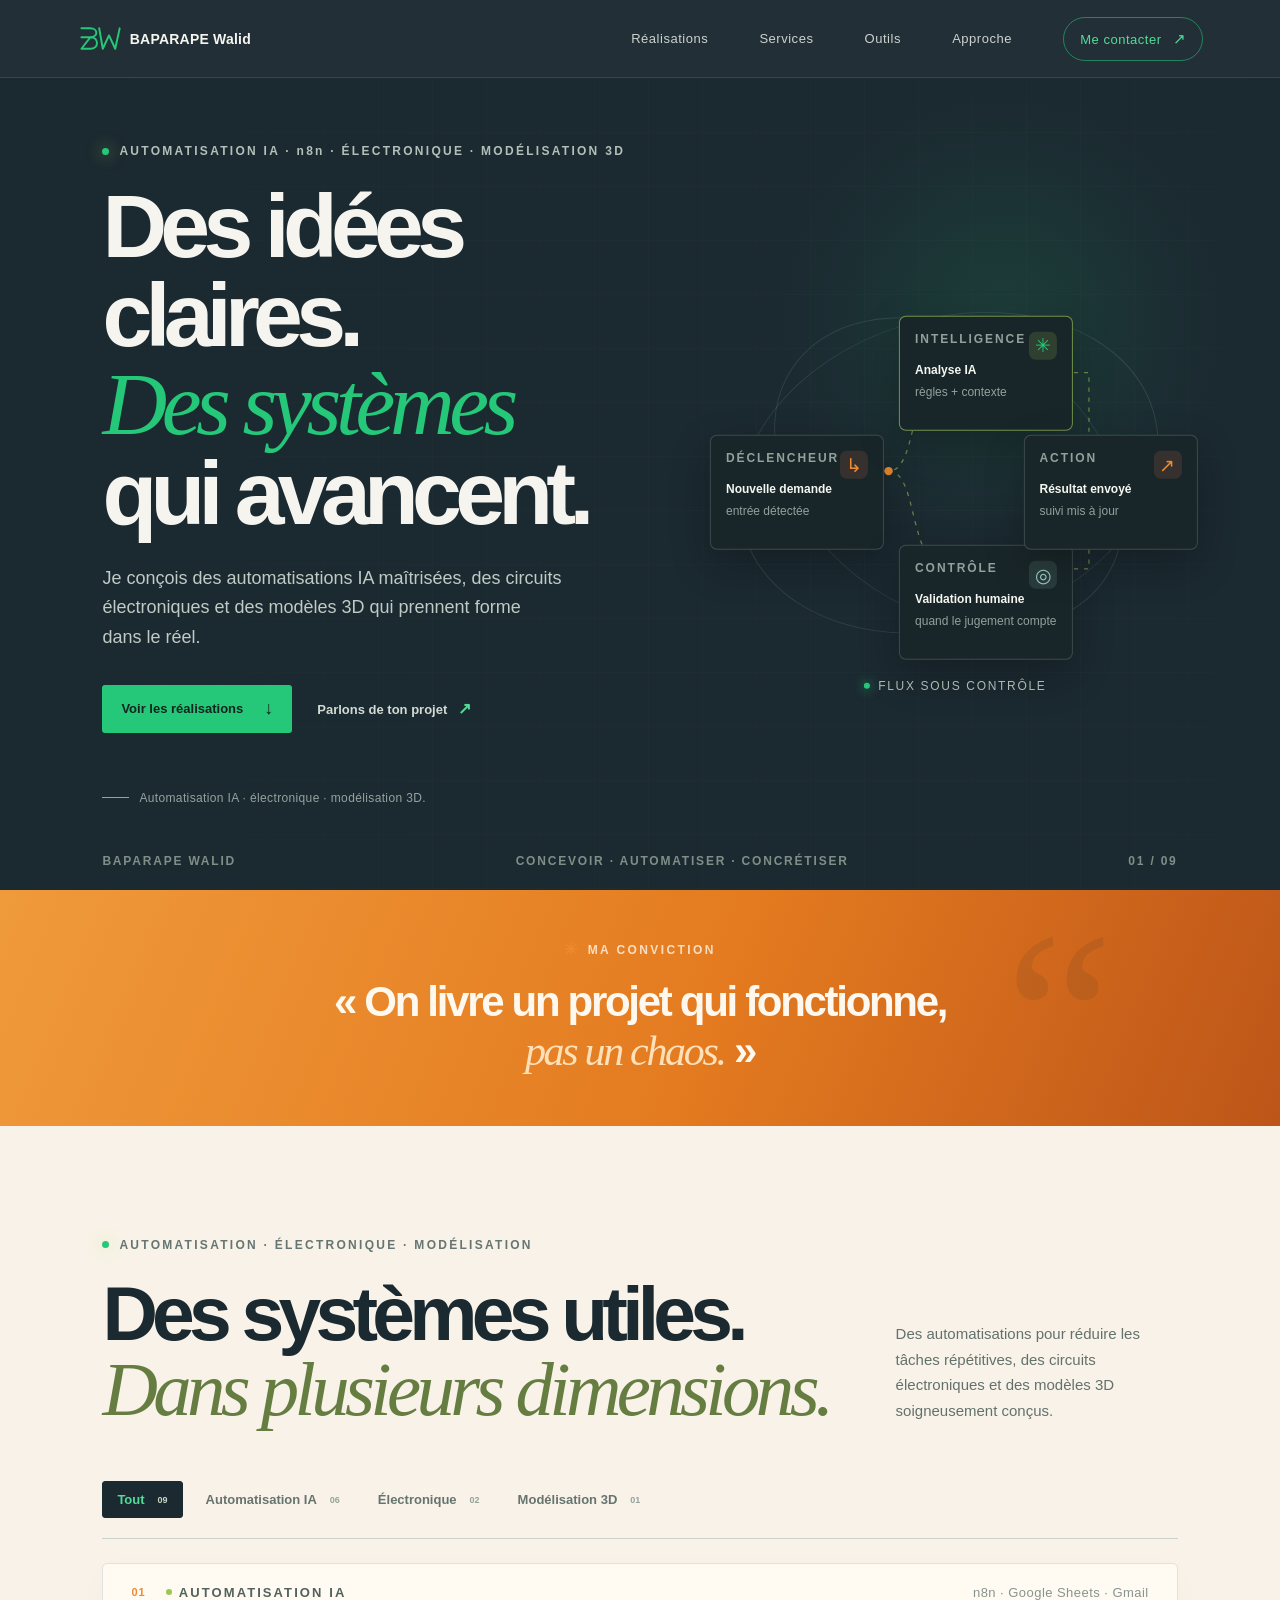
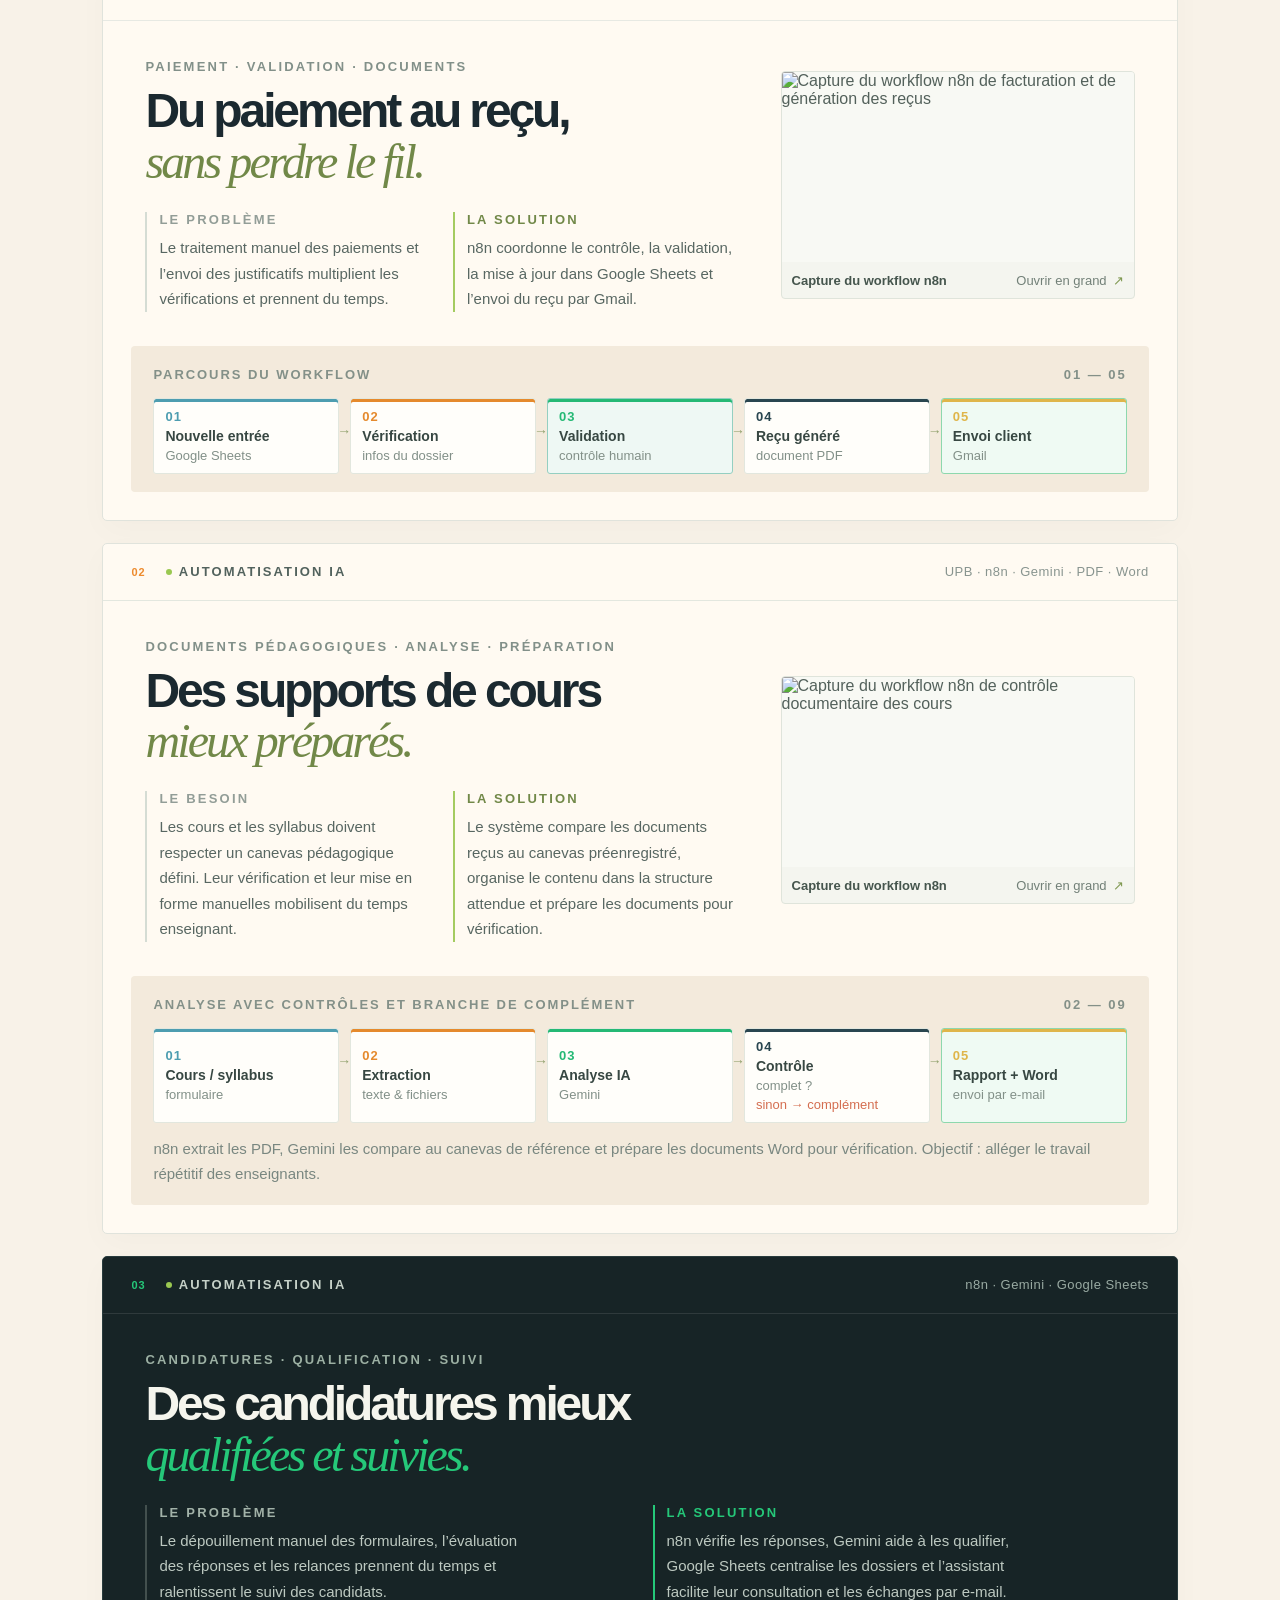
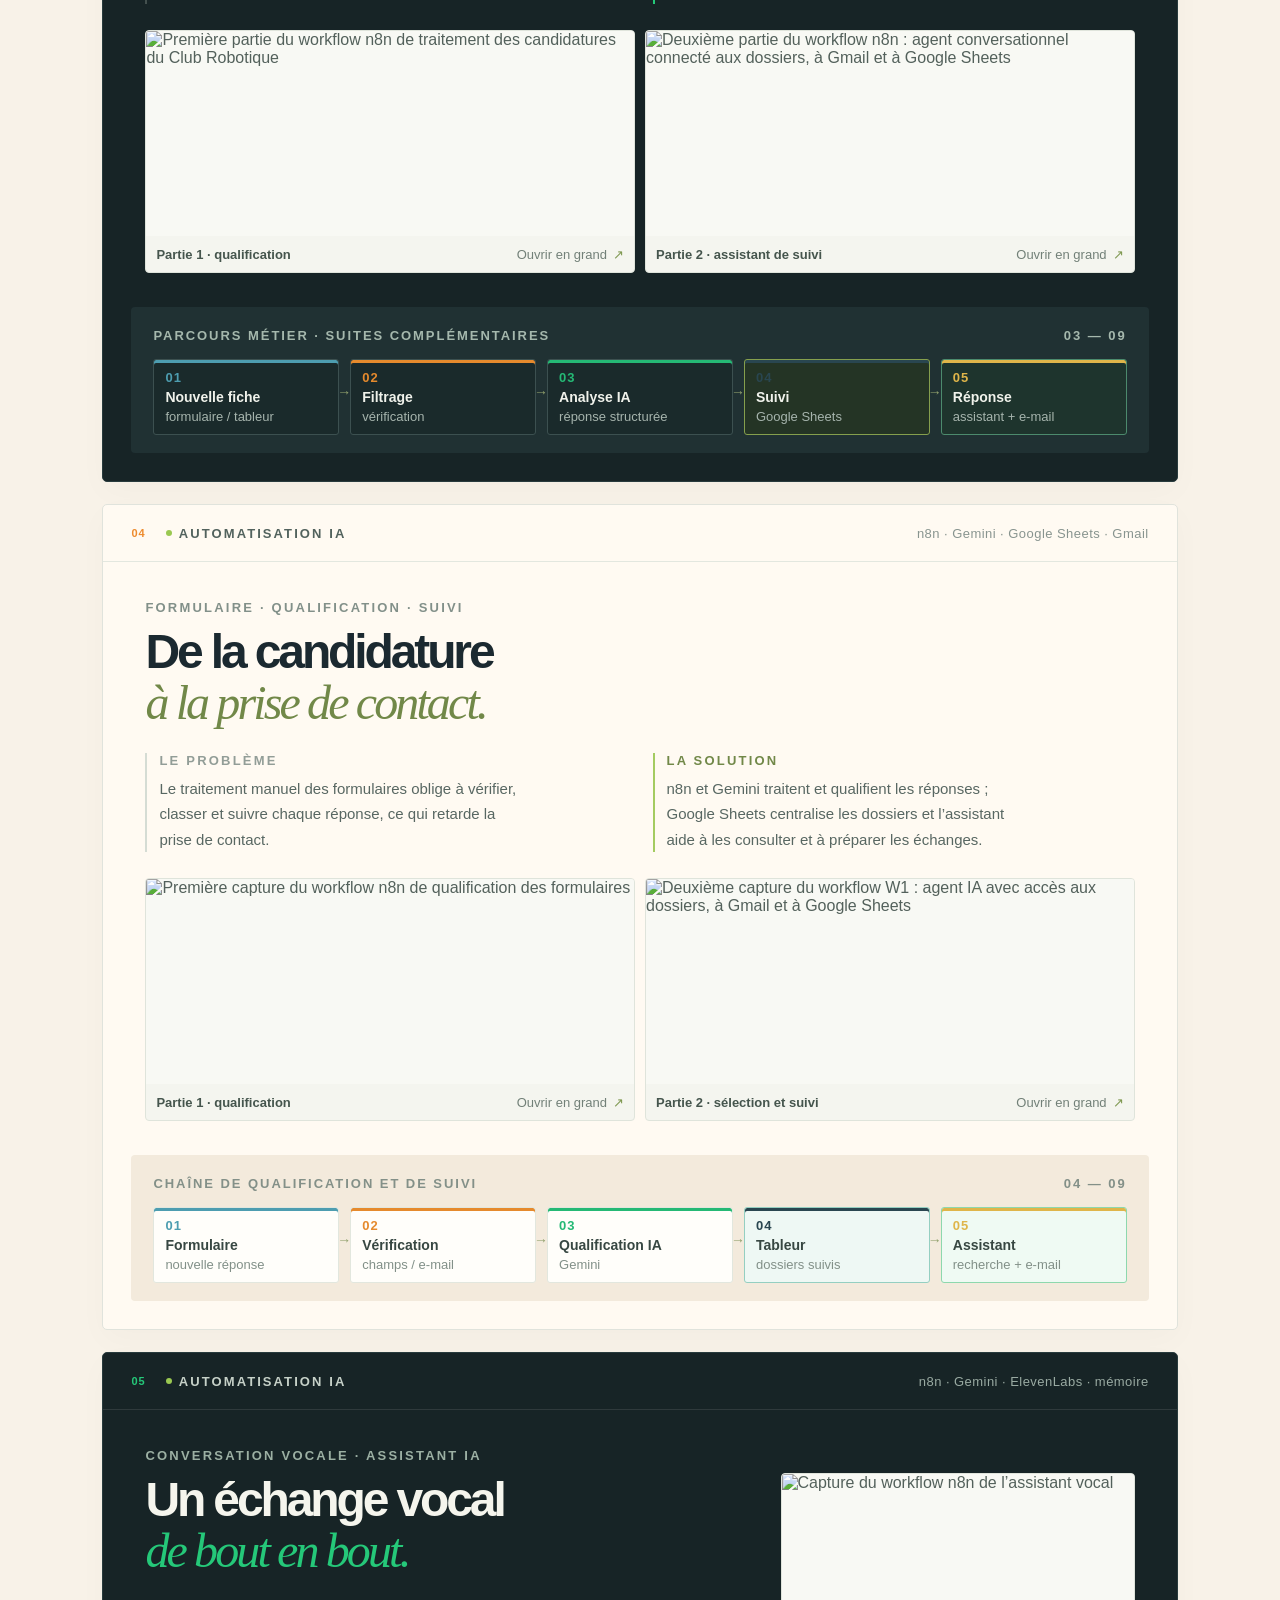
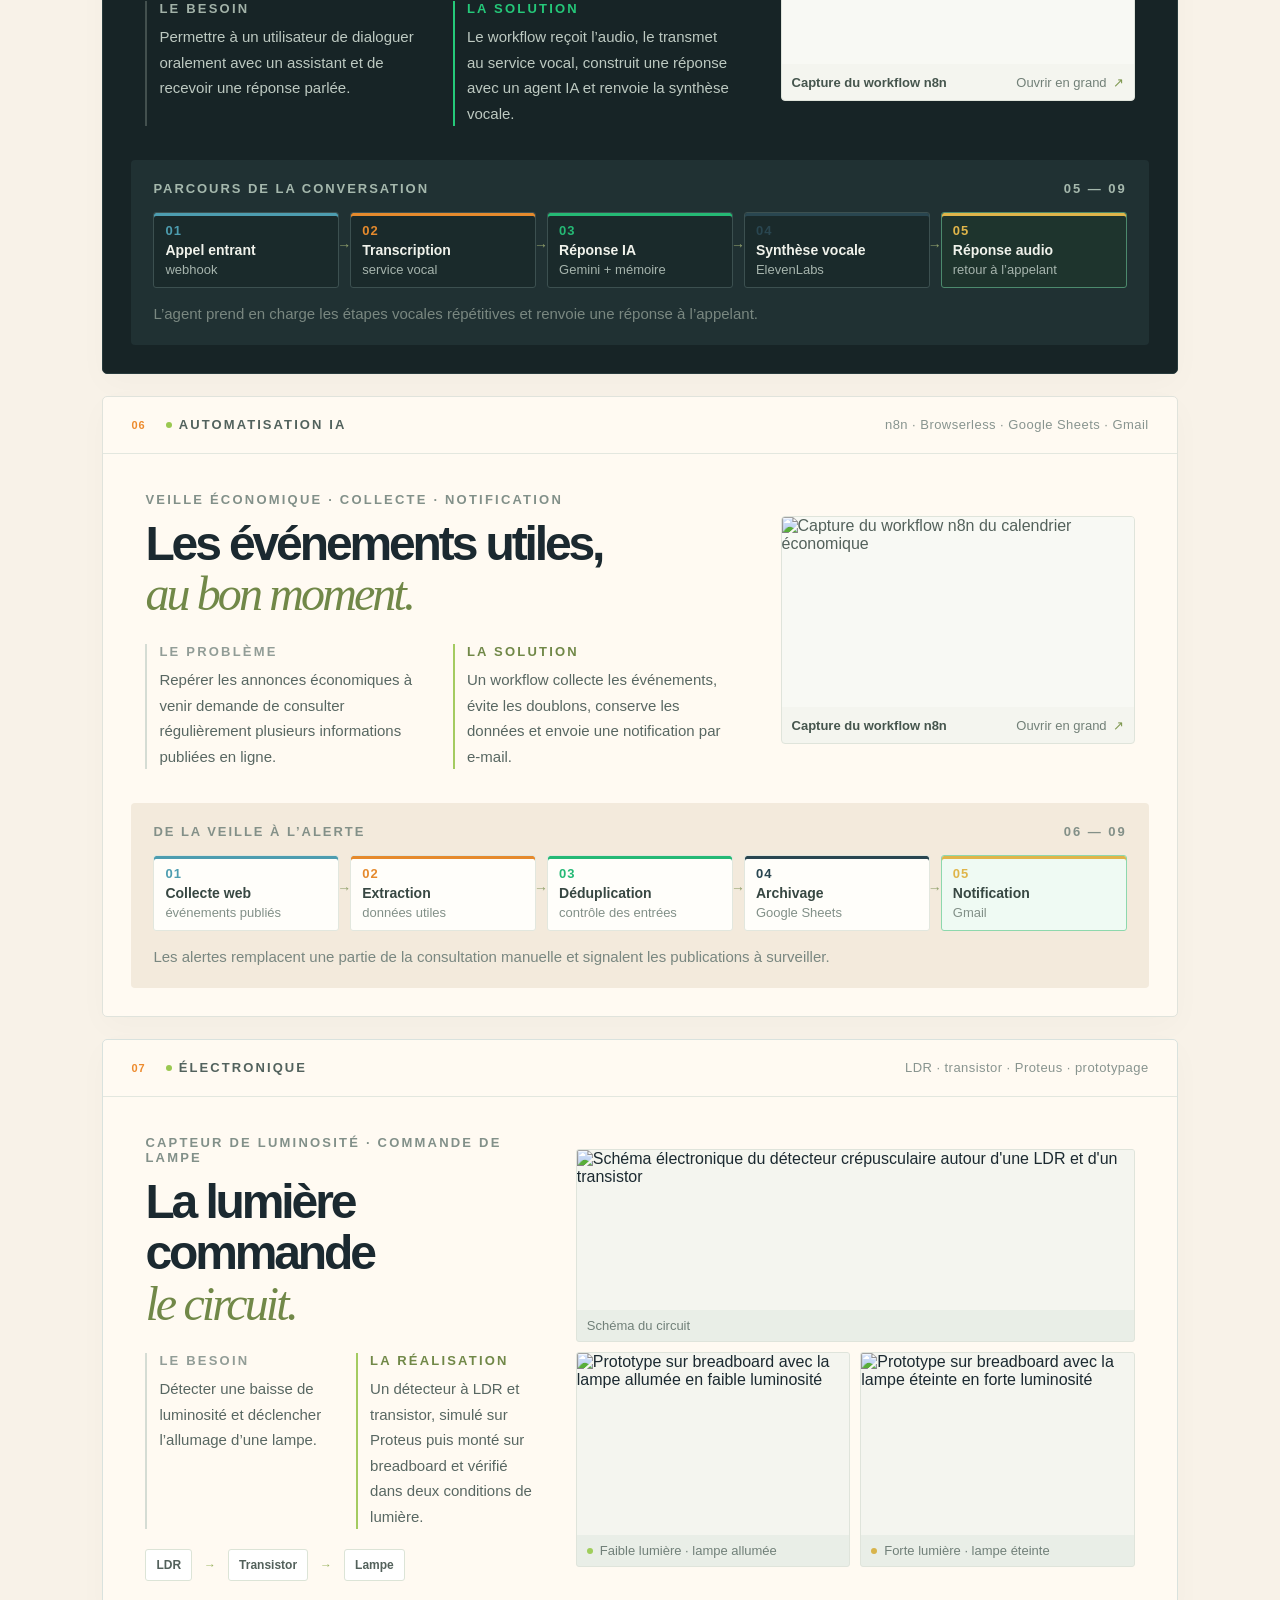
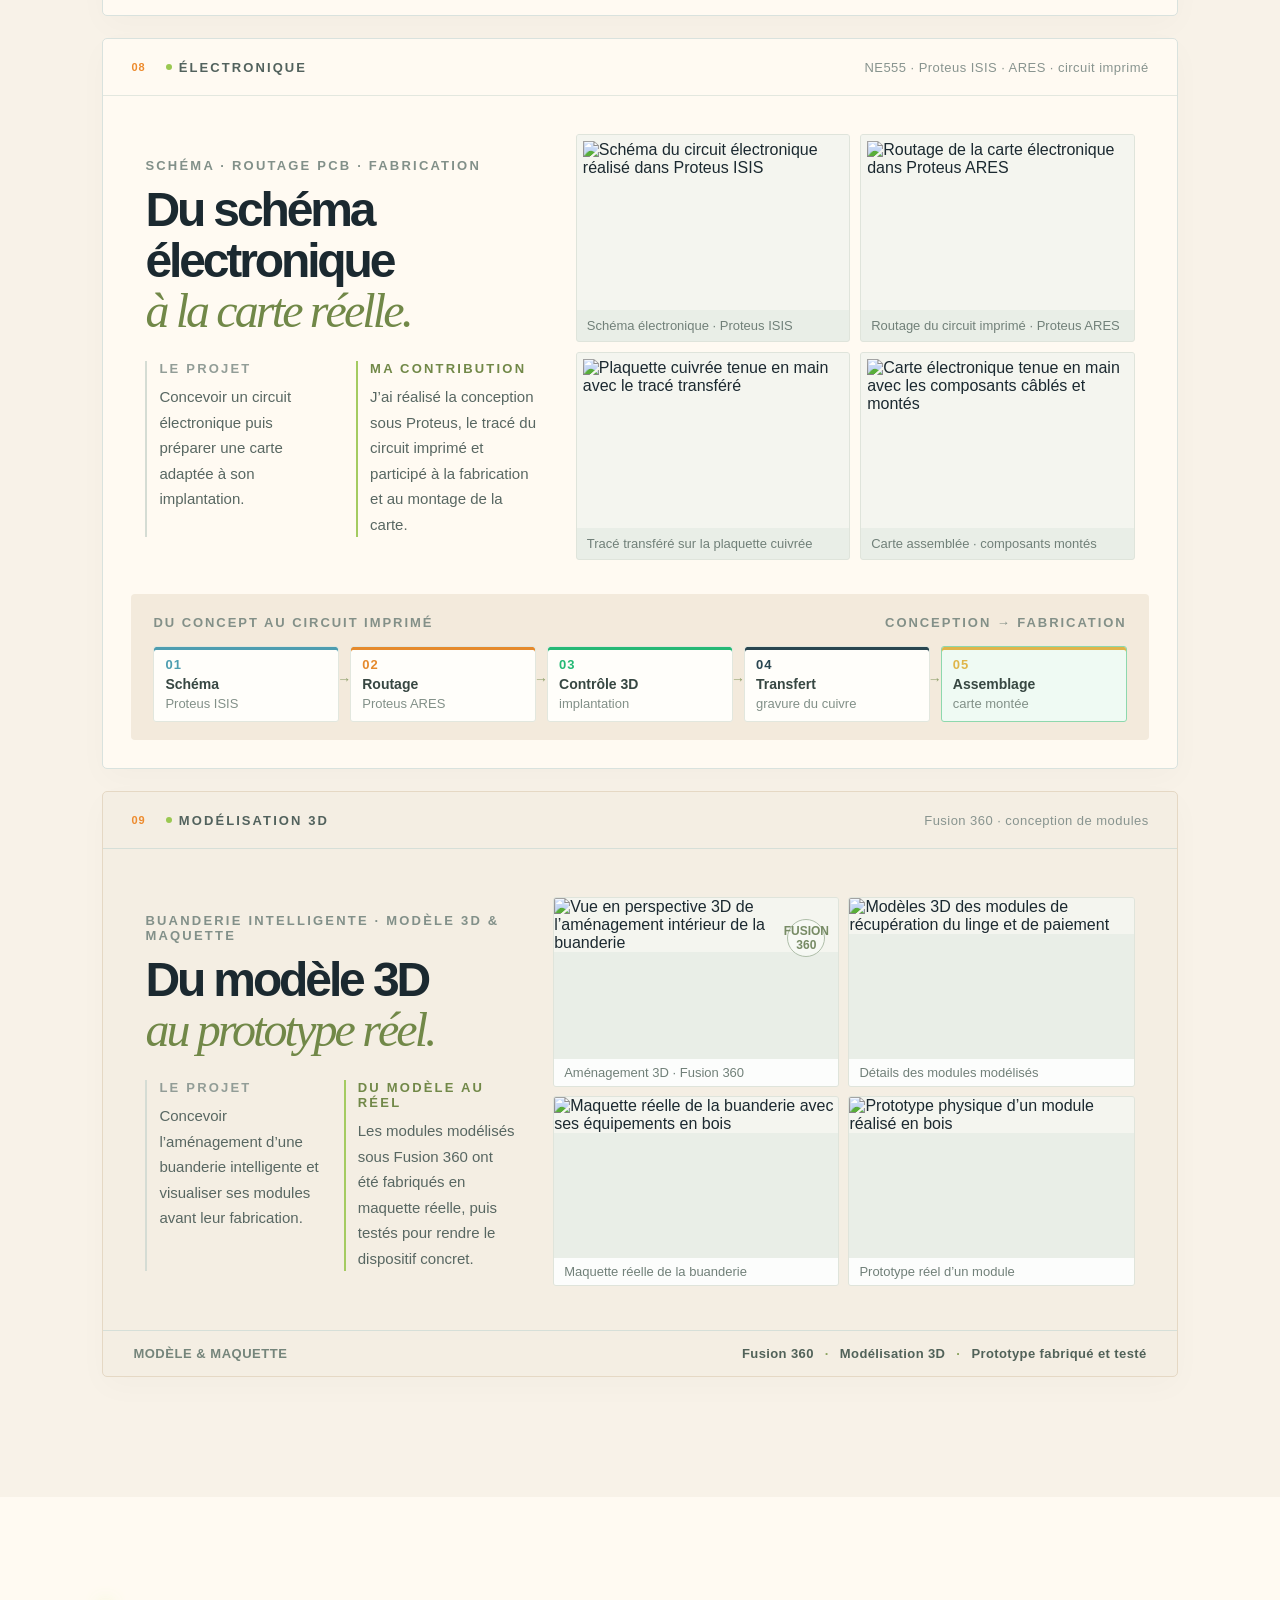
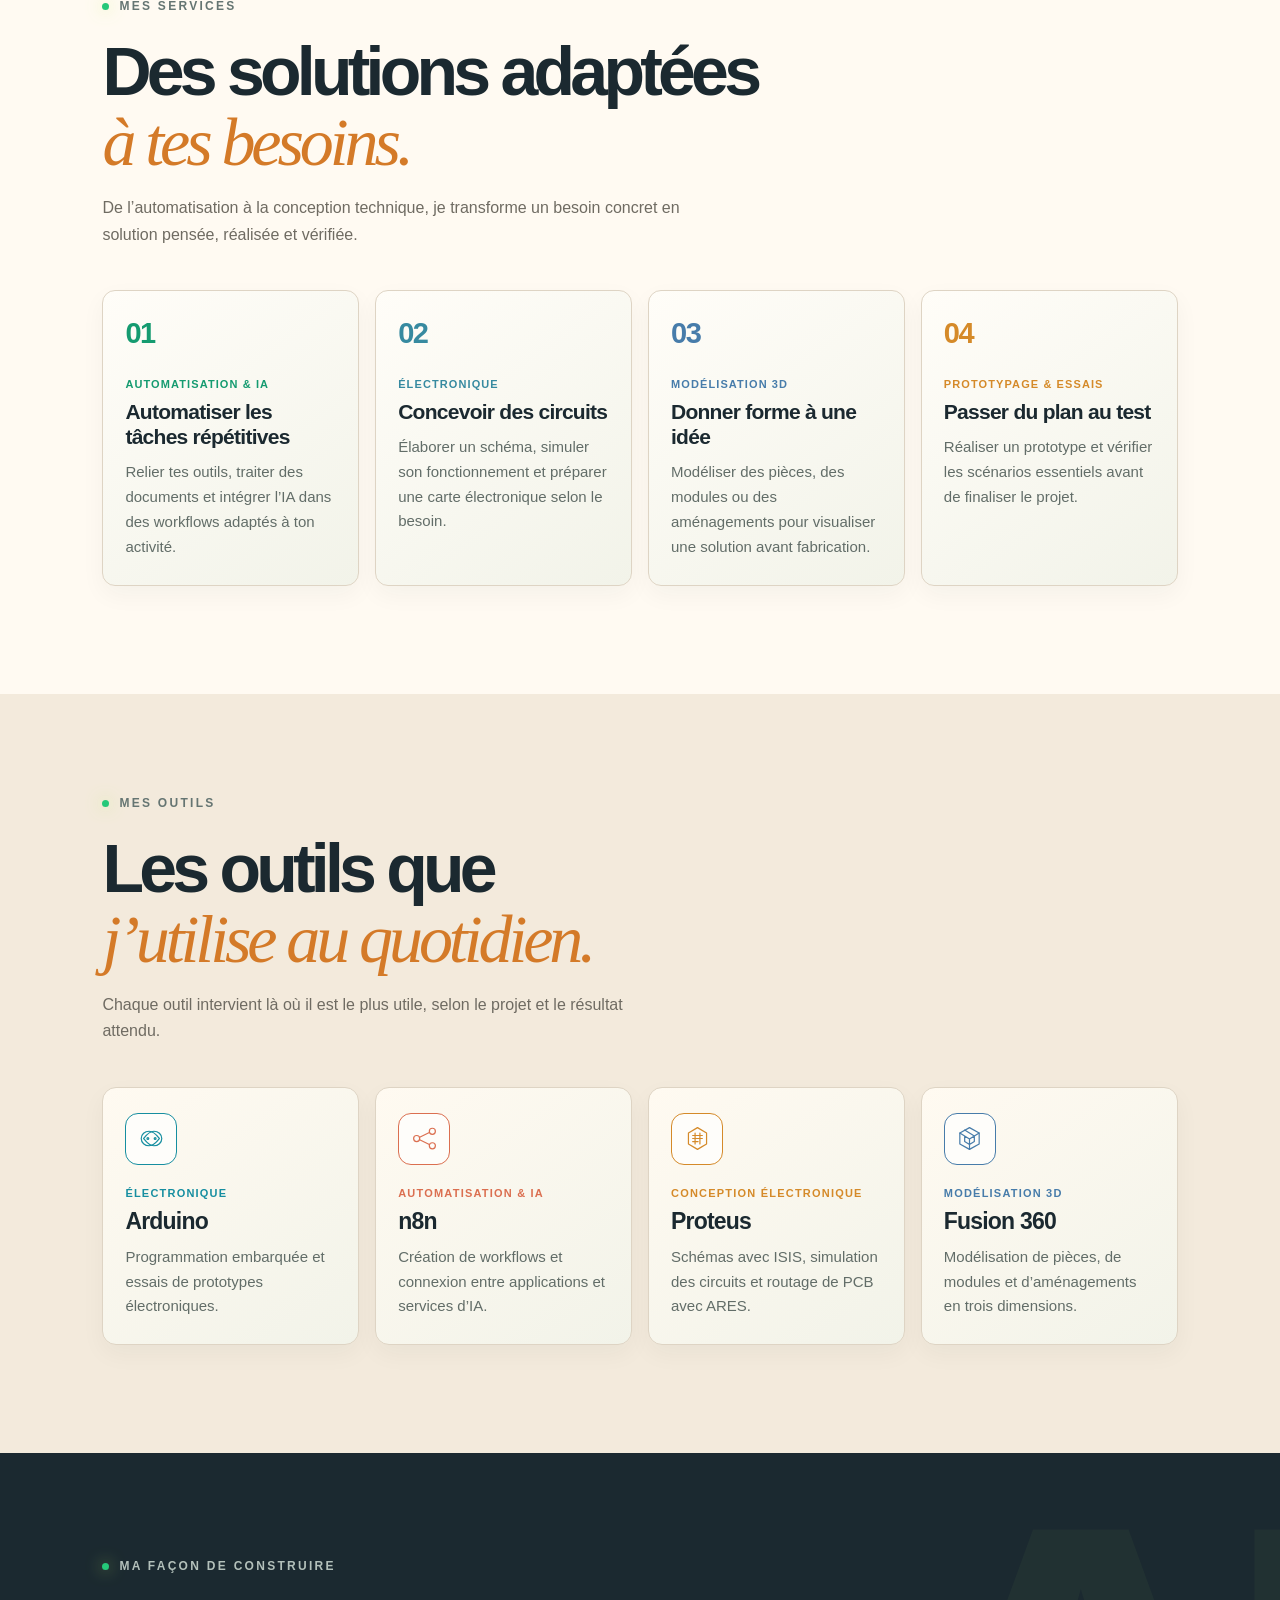
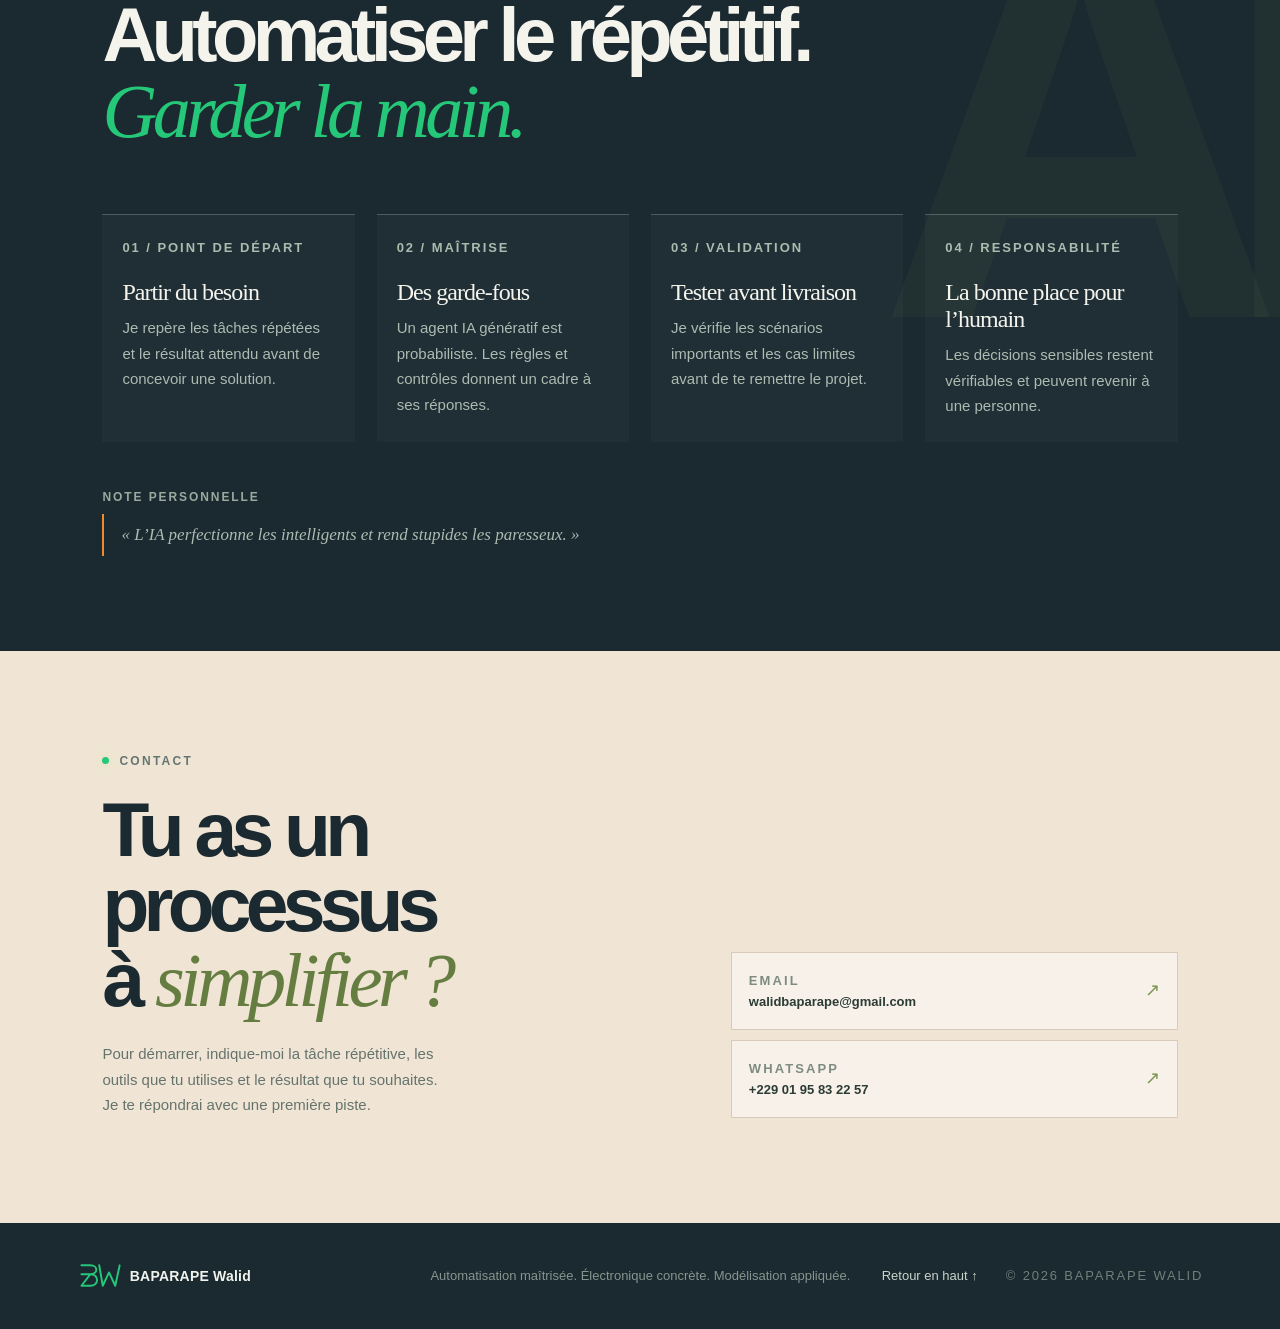
==== index.html @ aa08c41a "Add files via upload" ====
<!doctype html>
<html lang="fr">
<head>
  <meta charset="utf-8">
  <meta name="viewport" content="width=device-width, initial-scale=1">
  <meta name="theme-color" content="#101a1d">
  <meta name="description" content="BAPARAPE Walid conçoit des automatisations IA avec n8n et réalise des projets en électronique et modélisation 3D.">
  <title>BAPARAPE Walid — Automatisation IA, électronique & modélisation</title>
  <link rel="stylesheet" href="styles.css">
</head>
<body>
  <a class="skip-link" href="#contenu">Aller au contenu</a>
  <header class="site-header">
    <a class="brand" href="#accueil" aria-label="BAPARAPE Walid, accueil">
      <span class="brand-mark" aria-hidden="true"><svg viewBox="0 0 54 40"><path d="M5 8h10c9 0 9 10 0 10H5m10 0c10 0 10 13 0 13H5z"/><path d="M25 8l4 23 7-15 7 15 5-23"/></svg></span>
      <span class="brand-name">BAPARAPE Walid</span>
    </a>
    <nav class="main-nav" aria-label="Navigation principale">
      <a href="#realisations">Réalisations</a>
      <a href="#services">Services</a>
      <a href="#outils">Outils</a>
      <a href="#approche">Approche</a>
      <a class="nav-contact" href="#contact">Me contacter <span aria-hidden="true">↗</span></a>
    </nav>
    <button class="menu-toggle" type="button" aria-label="Ouvrir le menu" aria-expanded="false" aria-controls="mobile-menu"><span></span><span></span></button>
  </header>

  <nav class="mobile-menu" id="mobile-menu" aria-label="Navigation mobile" hidden>
    <a href="#realisations">Réalisations</a>
    <a href="#services">Services</a>
    <a href="#outils">Outils</a>
    <a href="#approche">Approche</a>
    <a href="#contact">Me contacter ↗</a>
  </nav>

  <main id="contenu">
    <section class="hero" id="accueil">
      <div class="hero-grid" aria-hidden="true"></div>
      <div class="hero-copy">
        <p class="eyebrow"><span class="eyebrow-dot"></span> AUTOMATISATION IA · n8n · ÉLECTRONIQUE · MODÉLISATION 3D</p>
        <h1>Des idées claires.<br><em>Des systèmes</em><br>qui avancent.</h1>
        <p class="hero-intro">Je conçois des automatisations IA maîtrisées, des circuits électroniques et des modèles 3D qui prennent forme dans le réel.</p>
        <div class="hero-actions">
          <a class="button button-lime" href="#realisations">Voir les réalisations <span aria-hidden="true">↓</span></a>
          <a class="text-link" href="#contact">Parlons de ton projet <span aria-hidden="true">↗</span></a>
        </div>
        <div class="hero-note"><span class="note-line"></span><span>Automatisation IA · électronique · modélisation 3D.</span></div>
      </div>
      <div class="hero-art" aria-label="Illustration d'un flux automatisé">
        <div class="art-orbit orbit-one"></div>
        <div class="art-orbit orbit-two"></div>
        <svg class="art-lines" viewBox="0 0 560 510" fill="none" aria-hidden="true">
          <path d="M95 252H208C245 252 230 134 281 134H370" />
          <path d="M208 252C245 252 230 369 281 369H370" />
          <path d="M370 134H448V252H496" />
          <path d="M370 369H448V252" />
          <circle cx="208" cy="252" r="5"/><circle cx="448" cy="252" r="5"/>
        </svg>
        <div class="art-node node-trigger"><span class="node-icon icon-in">↳</span><span class="node-caption">DÉCLENCHEUR</span><b>Nouvelle demande</b><small>entrée détectée</small></div>
        <div class="art-node node-ai"><span class="node-icon icon-ai">✳</span><span class="node-caption">INTELLIGENCE</span><b>Analyse IA</b><small>règles + contexte</small></div>
        <div class="art-node node-human"><span class="node-icon icon-human">◎</span><span class="node-caption">CONTRÔLE</span><b>Validation humaine</b><small>quand le jugement compte</small></div>
        <div class="art-node node-action"><span class="node-icon icon-out">↗</span><span class="node-caption">ACTION</span><b>Résultat envoyé</b><small>suivi mis à jour</small></div>
        <div class="art-status"><span class="status-pulse"></span> FLUX SOUS CONTRÔLE</div>
      </div>
      <div class="hero-bottom"><span>BAPARAPE WALID</span><span>CONCEVOIR · AUTOMATISER · CONCRÉTISER</span><span>01 / 09</span></div>
    </section>

    <section class="manifesto" aria-label="Ma conviction">
      <div class="manifesto-label"><span class="tiny-star">✳</span> MA CONVICTION</div>
      <p>« On livre un projet qui fonctionne,<br class="desktop-only"> <em>pas un chaos.</em> »</p>
      <span class="manifesto-mark">“</span>
    </section>

    <section class="work-section section-pad" id="realisations">
      <div class="section-heading">
        <div>
          <p class="eyebrow eyebrow-dark"><span class="eyebrow-dot"></span> AUTOMATISATION · ÉLECTRONIQUE · MODÉLISATION</p>
          <h2><span data-heading-first>Des systèmes utiles.</span><br><em data-heading-second>Dans plusieurs dimensions.</em></h2>
        </div>
        <p class="section-intro" data-section-intro>Des automatisations pour réduire les tâches répétitives, des circuits électroniques et des modèles 3D soigneusement conçus.</p>
      </div>
      <div class="filters" role="group" aria-label="Filtrer les projets">
        <button class="filter-button active" type="button" data-filter="all" aria-pressed="true">Tout <span>09</span></button>
        <button class="filter-button" type="button" data-filter="ia" aria-pressed="false">Automatisation IA <span>06</span></button>
        <button class="filter-button" type="button" data-filter="electronique" aria-pressed="false">Électronique <span>02</span></button>
        <button class="filter-button" type="button" data-filter="3d" aria-pressed="false">Modélisation 3D <span>01</span></button>
      </div>

      <div class="project-list">
        <article class="project-card project-feature" data-category="ia" id="paiements">
          <div class="project-topline"><span class="project-number">01</span><span class="project-category"><i></i> AUTOMATISATION IA</span><span class="project-tools">n8n · Google Sheets · Gmail</span></div>
          <div class="project-main">
            <div class="project-copy">
              <p class="project-kicker">PAIEMENT · VALIDATION · DOCUMENTS</p>
              <h3>Du paiement au reçu,<br><em>sans perdre le fil.</em></h3>
              <div class="problem-solution">
                <div><span class="ps-label">LE PROBLÈME</span><p>Le traitement manuel des paiements et l’envoi des justificatifs multiplient les vérifications et prennent du temps.</p></div>
                <div><span class="ps-label ps-solution">LA SOLUTION</span><p>n8n coordonne le contrôle, la validation, la mise à jour dans Google Sheets et l’envoi du reçu par Gmail.</p></div>
              </div>
            </div>
            <a class="workflow-capture" href="assets/workflows/invoice.png" data-lightbox data-caption="Automatisation de facturation et de reçus · n8n"><img src="assets/workflows/invoice.png" alt="Capture du workflow n8n de facturation et de génération des reçus"><span><b>Capture du workflow n8n</b>Ouvrir en grand <i aria-hidden="true">↗</i></span></a>
          </div>
          <div class="flow-wrap">
            <div class="flow-title"><span>PARCOURS DU WORKFLOW</span><span>01 — 05</span></div>
            <ol class="flow flow-five">
              <li><span class="flow-index">01</span><b>Nouvelle entrée</b><small>Google Sheets</small></li>
              <li><span class="flow-index">02</span><b>Vérification</b><small>infos du dossier</small></li>
              <li class="flow-human"><span class="flow-index">03</span><b>Validation</b><small>contrôle humain</small></li>
              <li><span class="flow-index">04</span><b>Reçu généré</b><small>document PDF</small></li>
              <li class="flow-end"><span class="flow-index">05</span><b>Envoi client</b><small>Gmail</small></li>
            </ol>
          </div>
        </article>

        <article class="project-card project-light" data-category="ia" id="documents">
          <div class="project-topline"><span class="project-number">02</span><span class="project-category"><i></i> AUTOMATISATION IA</span><span class="project-tools">UPB · n8n · Gemini · PDF · Word</span></div>
          <div class="project-main">
            <div class="project-copy">
              <p class="project-kicker">DOCUMENTS PÉDAGOGIQUES · ANALYSE · PRÉPARATION</p>
              <h3>Des supports de cours<br><em>mieux préparés.</em></h3>
              <div class="problem-solution">
                <div><span class="ps-label">LE BESOIN</span><p>Les cours et les syllabus doivent respecter un canevas pédagogique défini. Leur vérification et leur mise en forme manuelles mobilisent du temps enseignant.</p></div>
                <div><span class="ps-label ps-solution">LA SOLUTION</span><p>Le système compare les documents reçus au canevas préenregistré, organise le contenu dans la structure attendue et prépare les documents pour vérification.</p></div>
              </div>
            </div>
            <a class="workflow-capture" href="assets/workflows/upb.png" data-lightbox data-caption="Contrôle documentaire des cours · n8n"><img src="assets/workflows/upb.png" alt="Capture du workflow n8n de contrôle documentaire des cours"><span><b>Capture du workflow n8n</b>Ouvrir en grand <i aria-hidden="true">↗</i></span></a>
          </div>
          <div class="flow-wrap">
            <div class="flow-title"><span>ANALYSE AVEC CONTRÔLES ET BRANCHE DE COMPLÉMENT</span><span>02 — 09</span></div>
            <ol class="flow flow-five">
              <li><span class="flow-index">01</span><b>Cours / syllabus</b><small>formulaire</small></li>
              <li><span class="flow-index">02</span><b>Extraction</b><small>texte & fichiers</small></li>
              <li><span class="flow-index">03</span><b>Analyse IA</b><small>Gemini</small></li>
              <li class="flow-branch"><span class="flow-index">04</span><b>Contrôle</b><small>complet ?</small><em>sinon → complément</em></li>
              <li class="flow-end"><span class="flow-index">05</span><b>Rapport + Word</b><small>envoi par e-mail</small></li>
            </ol>
            <p class="flow-footnote">n8n extrait les PDF, Gemini les compare au canevas de référence et prépare les documents Word pour vérification. Objectif : alléger le travail répétitif des enseignants.</p>
          </div>
        </article>

        <article class="project-card project-graphite" data-category="ia" id="candidatures">
          <div class="project-topline"><span class="project-number">03</span><span class="project-category"><i></i> AUTOMATISATION IA</span><span class="project-tools">n8n · Gemini · Google Sheets</span></div>
          <div class="project-main project-main-pair">
            <div class="project-copy">
              <p class="project-kicker">CANDIDATURES · QUALIFICATION · SUIVI</p>
              <h3>Des candidatures mieux<br><em>qualifiées et suivies.</em></h3>
              <div class="problem-solution">
                <div><span class="ps-label">LE PROBLÈME</span><p>Le dépouillement manuel des formulaires, l’évaluation des réponses et les relances prennent du temps et ralentissent le suivi des candidats.</p></div>
                <div><span class="ps-label ps-solution">LA SOLUTION</span><p>n8n vérifie les réponses, Gemini aide à les qualifier, Google Sheets centralise les dossiers et l’assistant facilite leur consultation et les échanges par e-mail.</p></div>
              </div>
            </div>
            <div class="workflow-gallery workflow-gallery-pair"><a class="workflow-capture" href="assets/workflows/club.png" data-lightbox data-caption="Partie 1 — Qualification des candidatures du Club Robotique · n8n"><img src="assets/workflows/club.png" alt="Première partie du workflow n8n de traitement des candidatures du Club Robotique"><span><b>Partie 1 · qualification</b>Ouvrir en grand <i aria-hidden="true">↗</i></span></a><a class="workflow-capture" href="assets/workflows/club-part2.png" data-lightbox data-caption="Partie 2 — Assistant de suivi des candidatures du Club Robotique · n8n"><img src="assets/workflows/club-part2.png" alt="Deuxième partie du workflow n8n : agent conversationnel connecté aux dossiers, à Gmail et à Google Sheets"><span><b>Partie 2 · assistant de suivi</b>Ouvrir en grand <i aria-hidden="true">↗</i></span></a></div>
          </div>
          <div class="flow-wrap">
            <div class="flow-title"><span>PARCOURS MÉTIER · SUITES COMPLÉMENTAIRES</span><span>03 — 09</span></div>
            <ol class="flow flow-five">
              <li><span class="flow-index">01</span><b>Nouvelle fiche</b><small>formulaire / tableur</small></li>
              <li><span class="flow-index">02</span><b>Filtrage</b><small>vérification</small></li>
              <li><span class="flow-index">03</span><b>Analyse IA</b><small>réponse structurée</small></li>
              <li class="flow-human"><span class="flow-index">04</span><b>Suivi</b><small>Google Sheets</small></li>
              <li class="flow-end"><span class="flow-index">05</span><b>Réponse</b><small>assistant + e-mail</small></li>
            </ol>
          </div>
        </article>

        <article class="project-card project-light" data-category="ia" id="qualification">
          <div class="project-topline"><span class="project-number">04</span><span class="project-category"><i></i> AUTOMATISATION IA</span><span class="project-tools">n8n · Gemini · Google Sheets · Gmail</span></div>
          <div class="project-main project-main-pair"><div class="project-copy"><p class="project-kicker">FORMULAIRE · QUALIFICATION · SUIVI</p><h3>De la candidature<br><em>à la prise de contact.</em></h3><div class="problem-solution"><div><span class="ps-label">LE PROBLÈME</span><p>Le traitement manuel des formulaires oblige à vérifier, classer et suivre chaque réponse, ce qui retarde la prise de contact.</p></div><div><span class="ps-label ps-solution">LA SOLUTION</span><p>n8n et Gemini traitent et qualifient les réponses ; Google Sheets centralise les dossiers et l’assistant aide à les consulter et à préparer les échanges.</p></div></div></div><div class="workflow-gallery workflow-gallery-pair"><a class="workflow-capture" href="assets/workflows/w1.png" data-lightbox data-caption="Partie 1 — Qualification des candidatures · n8n"><img src="assets/workflows/w1.png" alt="Première capture du workflow n8n de qualification des formulaires"><span><b>Partie 1 · qualification</b>Ouvrir en grand <i aria-hidden="true">↗</i></span></a><a class="workflow-capture" href="assets/workflows/w1-selection.png" data-lightbox data-caption="Partie 2 — Assistant de sélection et de suivi · n8n"><img src="assets/workflows/w1-selection.png" alt="Deuxième capture du workflow W1 : agent IA avec accès aux dossiers, à Gmail et à Google Sheets"><span><b>Partie 2 · sélection et suivi</b>Ouvrir en grand <i aria-hidden="true">↗</i></span></a></div></div>
          <div class="flow-wrap"><div class="flow-title"><span>CHAÎNE DE QUALIFICATION ET DE SUIVI</span><span>04 — 09</span></div><ol class="flow flow-five"><li><span class="flow-index">01</span><b>Formulaire</b><small>nouvelle réponse</small></li><li><span class="flow-index">02</span><b>Vérification</b><small>champs / e-mail</small></li><li><span class="flow-index">03</span><b>Qualification IA</b><small>Gemini</small></li><li class="flow-human"><span class="flow-index">04</span><b>Tableur</b><small>dossiers suivis</small></li><li class="flow-end"><span class="flow-index">05</span><b>Assistant</b><small>recherche + e-mail</small></li></ol></div>
        </article>

        <article class="project-card project-graphite" data-category="ia" id="agent-vocal">
          <div class="project-topline"><span class="project-number">05</span><span class="project-category"><i></i> AUTOMATISATION IA</span><span class="project-tools">n8n · Gemini · ElevenLabs · mémoire</span></div>
          <div class="project-main"><div class="project-copy"><p class="project-kicker">CONVERSATION VOCALE · ASSISTANT IA</p><h3>Un échange vocal<br><em>de bout en bout.</em></h3><div class="problem-solution"><div><span class="ps-label">LE BESOIN</span><p>Permettre à un utilisateur de dialoguer oralement avec un assistant et de recevoir une réponse parlée.</p></div><div><span class="ps-label ps-solution">LA SOLUTION</span><p>Le workflow reçoit l’audio, le transmet au service vocal, construit une réponse avec un agent IA et renvoie la synthèse vocale.</p></div></div></div><a class="workflow-capture" href="assets/workflows/voice.png" data-lightbox data-caption="Assistant vocal IA · n8n"><img src="assets/workflows/voice.png" alt="Capture du workflow n8n de l’assistant vocal"><span><b>Capture du workflow n8n</b>Ouvrir en grand <i aria-hidden="true">↗</i></span></a></div>
          <div class="flow-wrap"><div class="flow-title"><span>PARCOURS DE LA CONVERSATION</span><span>05 — 09</span></div><ol class="flow flow-five"><li><span class="flow-index">01</span><b>Appel entrant</b><small>webhook</small></li><li><span class="flow-index">02</span><b>Transcription</b><small>service vocal</small></li><li><span class="flow-index">03</span><b>Réponse IA</b><small>Gemini + mémoire</small></li><li><span class="flow-index">04</span><b>Synthèse vocale</b><small>ElevenLabs</small></li><li class="flow-end"><span class="flow-index">05</span><b>Réponse audio</b><small>retour à l’appelant</small></li></ol><p class="flow-footnote">L’agent prend en charge les étapes vocales répétitives et renvoie une réponse à l’appelant.</p></div>
        </article>

        <article class="project-card project-light" data-category="ia" id="veille-economique">
          <div class="project-topline"><span class="project-number">06</span><span class="project-category"><i></i> AUTOMATISATION IA</span><span class="project-tools">n8n · Browserless · Google Sheets · Gmail</span></div>
          <div class="project-main"><div class="project-copy"><p class="project-kicker">VEILLE ÉCONOMIQUE · COLLECTE · NOTIFICATION</p><h3>Les événements utiles,<br><em>au bon moment.</em></h3><div class="problem-solution"><div><span class="ps-label">LE PROBLÈME</span><p>Repérer les annonces économiques à venir demande de consulter régulièrement plusieurs informations publiées en ligne.</p></div><div><span class="ps-label ps-solution">LA SOLUTION</span><p>Un workflow collecte les événements, évite les doublons, conserve les données et envoie une notification par e-mail.</p></div></div></div><a class="workflow-capture" href="assets/workflows/calendar.png" data-lightbox data-caption="Veille du calendrier économique · n8n"><img src="assets/workflows/calendar.png" alt="Capture du workflow n8n du calendrier économique"><span><b>Capture du workflow n8n</b>Ouvrir en grand <i aria-hidden="true">↗</i></span></a></div>
          <div class="flow-wrap"><div class="flow-title"><span>DE LA VEILLE À L’ALERTE</span><span>06 — 09</span></div><ol class="flow flow-five"><li><span class="flow-index">01</span><b>Collecte web</b><small>événements publiés</small></li><li><span class="flow-index">02</span><b>Extraction</b><small>données utiles</small></li><li><span class="flow-index">03</span><b>Déduplication</b><small>contrôle des entrées</small></li><li><span class="flow-index">04</span><b>Archivage</b><small>Google Sheets</small></li><li class="flow-end"><span class="flow-index">05</span><b>Notification</b><small>Gmail</small></li></ol><p class="flow-footnote">Les alertes remplacent une partie de la consultation manuelle et signalent les publications à surveiller.</p></div>
        </article>

        <article class="project-card project-light project-electronics" data-category="electronique" id="electronique">
          <div class="project-topline"><span class="project-number">07</span><span class="project-category"><i></i> ÉLECTRONIQUE</span><span class="project-tools">LDR · transistor · Proteus · prototypage</span></div>
          <div class="project-main project-main-electronics">
            <div class="project-copy">
              <p class="project-kicker">CAPTEUR DE LUMINOSITÉ · COMMANDE DE LAMPE</p>
              <h3>La lumière commande<br><em>le circuit.</em></h3>
              <div class="problem-solution">
                <div><span class="ps-label">LE BESOIN</span><p>Détecter une baisse de luminosité et déclencher l’allumage d’une lampe.</p></div>
                <div><span class="ps-label ps-solution">LA RÉALISATION</span><p>Un détecteur à LDR et transistor, simulé sur Proteus puis monté sur breadboard et vérifié dans deux conditions de lumière.</p></div>
              </div>
              <div class="electronics-flow" aria-label="LDR vers transistor puis lampe"><span>LDR</span><b>→</b><span>Transistor</span><b>→</b><span>Lampe</span></div>
            </div>
            <div class="electronics-gallery">
              <figure class="scheme-figure"><img src="assets/ldr-schematic.jpg" alt="Schéma électronique du détecteur crépusculaire autour d'une LDR et d'un transistor"><figcaption>Schéma du circuit</figcaption></figure>
              <figure class="board-figure board-dark"><img src="assets/ldr-dark.jpg" alt="Prototype sur breadboard avec la lampe allumée en faible luminosité"><figcaption><i></i> Faible lumière · lampe allumée</figcaption></figure>
              <figure class="board-figure board-bright"><img src="assets/ldr-bright.jpg" alt="Prototype sur breadboard avec la lampe éteinte en forte luminosité"><figcaption><i></i> Forte lumière · lampe éteinte</figcaption></figure>
            </div>
          </div>
        </article>

        <article class="project-card project-light project-electronics" data-category="electronique" id="pcb">
          <div class="project-topline"><span class="project-number">08</span><span class="project-category"><i></i> ÉLECTRONIQUE</span><span class="project-tools">NE555 · Proteus ISIS · ARES · circuit imprimé</span></div>
          <div class="project-main project-main-electronics"><div class="project-copy"><p class="project-kicker">SCHÉMA · ROUTAGE PCB · FABRICATION</p><h3>Du schéma électronique<br><em>à la carte réelle.</em></h3><div class="problem-solution"><div><span class="ps-label">LE PROJET</span><p>Concevoir un circuit électronique puis préparer une carte adaptée à son implantation.</p></div><div><span class="ps-label ps-solution">MA CONTRIBUTION</span><p>J’ai réalisé la conception sous Proteus, le tracé du circuit imprimé et participé à la fabrication et au montage de la carte.</p></div></div></div><div class="electronics-gallery pcb-gallery"><figure><img src="assets/pcb-schematic.png" alt="Schéma du circuit électronique réalisé dans Proteus ISIS"><figcaption>Schéma électronique · Proteus ISIS</figcaption></figure><figure><img src="assets/pcb-layout.png" alt="Routage de la carte électronique dans Proteus ARES"><figcaption>Routage du circuit imprimé · Proteus ARES</figcaption></figure><figure><img src="assets/pcb-traces-held.svg" alt="Plaquette cuivrée tenue en main avec le tracé transféré"><figcaption>Tracé transféré sur la plaquette cuivrée</figcaption></figure><figure><img src="assets/pcb-assembled-held.svg" alt="Carte électronique tenue en main avec les composants câblés et montés"><figcaption>Carte assemblée · composants montés</figcaption></figure></div></div>
          <div class="flow-wrap"><div class="flow-title"><span>DU CONCEPT AU CIRCUIT IMPRIMÉ</span><span>CONCEPTION → FABRICATION</span></div><ol class="flow flow-five"><li><span class="flow-index">01</span><b>Schéma</b><small>Proteus ISIS</small></li><li><span class="flow-index">02</span><b>Routage</b><small>Proteus ARES</small></li><li><span class="flow-index">03</span><b>Contrôle 3D</b><small>implantation</small></li><li><span class="flow-index">04</span><b>Transfert</b><small>gravure du cuivre</small></li><li class="flow-end"><span class="flow-index">05</span><b>Assemblage</b><small>carte montée</small></li></ol></div>
        </article>

        <article class="project-card project-3d" data-category="3d" id="modelisation">
          <div class="project-topline"><span class="project-number">09</span><span class="project-category"><i></i> MODÉLISATION 3D</span><span class="project-tools">Fusion 360 · conception de modules</span></div>
          <div class="project-main project-main-3d">
            <div class="project-copy">
              <p class="project-kicker">BUANDERIE INTELLIGENTE · MODÈLE 3D & MAQUETTE</p>
              <h3>Du modèle 3D<br><em>au prototype réel.</em></h3>
              <div class="problem-solution">
                <div><span class="ps-label">LE PROJET</span><p>Concevoir l’aménagement d’une buanderie intelligente et visualiser ses modules avant leur fabrication.</p></div>
                <div><span class="ps-label ps-solution">DU MODÈLE AU RÉEL</span><p>Les modules modélisés sous Fusion 360 ont été fabriqués en maquette réelle, puis testés pour rendre le dispositif concret.</p></div>
              </div>
            </div>
            <div class="cad-gallery">
              <figure><img src="assets/laundry-layout-3d.png" alt="Vue en perspective 3D de l’aménagement intérieur de la buanderie"><figcaption>Aménagement 3D · Fusion 360</figcaption><span class="cad-stamp">FUSION<br>360</span></figure>
              <figure><img src="assets/laundry-model-details.jpg" alt="Modèles 3D des modules de récupération du linge et de paiement"><figcaption>Détails des modules modélisés</figcaption></figure>
              <figure><img src="assets/laundry-prototype-room.png" alt="Maquette réelle de la buanderie avec ses équipements en bois"><figcaption>Maquette réelle de la buanderie</figcaption></figure>
              <figure><img src="assets/laundry-prototype-module.png" alt="Prototype physique d’un module réalisé en bois"><figcaption>Prototype réel d’un module</figcaption></figure>
            </div>
          </div>
          <div class="project-bottom-note"><span>MODÈLE & MAQUETTE</span><span>Fusion 360 <b>·</b> Modélisation 3D <b>·</b> Prototype fabriqué et testé</span></div>
        </article>
      </div>
    </section>

    <section class="services-section section-pad" id="services">
      <div class="services-heading">
        <p class="eyebrow eyebrow-dark"><span class="eyebrow-dot"></span> MES SERVICES</p>
        <h2>Des solutions adaptées<br><em>à tes besoins.</em></h2>
        <p>De l’automatisation à la conception technique, je transforme un besoin concret en solution pensée, réalisée et vérifiée.</p>
      </div>
      <div class="services-grid">
        <article class="service-card service-automation">
          <span class="service-number">01</span>
          <span class="service-type">AUTOMATISATION &amp; IA</span>
          <h3>Automatiser les tâches répétitives</h3>
          <p>Relier tes outils, traiter des documents et intégrer l’IA dans des workflows adaptés à ton activité.</p>
        </article>
        <article class="service-card service-electronics">
          <span class="service-number">02</span>
          <span class="service-type">ÉLECTRONIQUE</span>
          <h3>Concevoir des circuits</h3>
          <p>Élaborer un schéma, simuler son fonctionnement et préparer une carte électronique selon le besoin.</p>
        </article>
        <article class="service-card service-modeling">
          <span class="service-number">03</span>
          <span class="service-type">MODÉLISATION 3D</span>
          <h3>Donner forme à une idée</h3>
          <p>Modéliser des pièces, des modules ou des aménagements pour visualiser une solution avant fabrication.</p>
        </article>
        <article class="service-card service-prototype">
          <span class="service-number">04</span>
          <span class="service-type">PROTOTYPAGE &amp; ESSAIS</span>
          <h3>Passer du plan au test</h3>
          <p>Réaliser un prototype et vérifier les scénarios essentiels avant de finaliser le projet.</p>
        </article>
      </div>
    </section>

    <section class="tools-section section-pad" id="outils">
      <div class="tools-heading">
        <p class="eyebrow eyebrow-dark"><span class="eyebrow-dot"></span> MES OUTILS</p>
        <h2>Les outils que<br><em>j’utilise au quotidien.</em></h2>
        <p>Chaque outil intervient là où il est le plus utile, selon le projet et le résultat attendu.</p>
      </div>
      <div class="tools-grid">
        <article class="tool-card tool-arduino">
          <span class="tool-icon" aria-hidden="true"><svg viewBox="0 0 48 48"><path d="M7 24c0-7 6-12 13-12 8 0 13 7 17 12-4 5-9 12-17 12C13 36 7 31 7 24Z"/><path d="M41 24c0 7-6 12-13 12-8 0-13-7-17-12 4-5 9-12 17-12 7 0 13 5 13 12Z"/><circle cx="18" cy="24" r="1.5"/><circle cx="30" cy="24" r="1.5"/></svg></span>
          <span class="tool-type">ÉLECTRONIQUE</span>
          <h3>Arduino</h3>
          <p>Programmation embarquée et essais de prototypes électroniques.</p>
        </article>
        <article class="tool-card tool-n8n">
          <span class="tool-icon" aria-hidden="true"><svg viewBox="0 0 48 48"><circle cx="11" cy="24" r="5"/><circle cx="37" cy="12" r="5"/><circle cx="37" cy="36" r="5"/><path d="m16 22 16-8M16 26l16 8"/></svg></span>
          <span class="tool-type">AUTOMATISATION &amp; IA</span>
          <h3>n8n</h3>
          <p>Création de workflows et connexion entre applications et services d’IA.</p>
        </article>
        <article class="tool-card tool-proteus">
          <span class="tool-icon" aria-hidden="true"><svg viewBox="0 0 48 48"><path d="m24 6 15 9v18l-15 9-15-9V15l15-9Z"/><path d="M16 19h16M16 24h16M16 29h9M20 15v18M28 15v18"/></svg></span>
          <span class="tool-type">CONCEPTION ÉLECTRONIQUE</span>
          <h3>Proteus</h3>
          <p>Schémas avec ISIS, simulation des circuits et routage de PCB avec ARES.</p>
        </article>
        <article class="tool-card tool-fusion">
          <span class="tool-icon" aria-hidden="true"><svg viewBox="0 0 48 48"><path d="m24 6 16 9v18l-16 9-16-9V15l16-9Z"/><path d="M8 15l16 10 16-10M24 25v17M16 10l16 10v9l-8 5-8-5v-9"/></svg></span>
          <span class="tool-type">MODÉLISATION 3D</span>
          <h3>Fusion 360</h3>
          <p>Modélisation de pièces, de modules et d’aménagements en trois dimensions.</p>
        </article>
      </div>
    </section>

    <section class="approach-section" id="approche">
      <div class="approach-bg-mark" aria-hidden="true">AI</div>
      <div class="section-pad approach-inner">
        <div class="approach-heading">
          <p class="eyebrow"><span class="eyebrow-dot"></span> MA FAÇON DE CONSTRUIRE</p>
          <h2>Automatiser le répétitif.<br><em>Garder la main.</em></h2>
        </div>
        <div class="principles">
          <article class="principle">
            <span class="principle-num">01 / POINT DE DÉPART</span>
            <h3>Partir du besoin</h3>
            <p>Je repère les tâches répétées et le résultat attendu avant de concevoir une solution.</p>
          </article>
          <article class="principle">
            <span class="principle-num">02 / MAÎTRISE</span>
            <h3>Des garde-fous</h3>
            <p>Un agent IA génératif est probabiliste. Les règles et contrôles donnent un cadre à ses réponses.</p>
          </article>
          <article class="principle">
            <span class="principle-num">03 / VALIDATION</span>
            <h3>Tester avant livraison</h3>
            <p>Je vérifie les scénarios importants et les cas limites avant de te remettre le projet.</p>
          </article>
          <article class="principle">
            <span class="principle-num">04 / RESPONSABILITÉ</span>
            <h3>La bonne place pour l’humain</h3>
            <p>Les décisions sensibles restent vérifiables et peuvent revenir à une personne.</p>
          </article>
        </div>
        <div class="personal-note"><span class="personal-note-label">NOTE PERSONNELLE</span><blockquote class="provocation">« L’IA perfectionne les intelligents et rend stupides les paresseux. »</blockquote></div>
      </div>
    </section>

    <section class="contact-section section-pad" id="contact">
      <div class="contact-heading">
        <p class="eyebrow eyebrow-dark"><span class="eyebrow-dot"></span> CONTACT</p>
        <h2>Tu as un processus<br>à <em>simplifier ?</em></h2>
        <p>Pour démarrer, indique-moi la tâche répétitive, les outils que tu utilises et le résultat que tu souhaites. Je te répondrai avec une première piste.</p>
      </div>
      <div class="contact-actions">
        <a class="contact-card contact-email" href="mailto:walidbaparape@gmail.com">
          <span class="contact-card-label">EMAIL</span><b>walidbaparape@gmail.com</b><span class="contact-arrow">↗</span>
        </a>
        <a class="contact-card contact-whatsapp" href="https://wa.me/2290195832257?text=Bonjour%20Walid%2C%20j%E2%80%99aimerais%20parler%20d%E2%80%99un%20processus%20%C3%A0%20simplifier.%20La%20t%C3%A2che%20%C3%A0%20simplifier%20%3A%20...%20%7C%20Mes%20outils%20%3A%20...%20%7C%20Le%20r%C3%A9sultat%20souhait%C3%A9%20%3A%20..." target="_blank" rel="noopener noreferrer">
          <span class="contact-card-label">WHATSAPP</span><b>+229 01 95 83 22 57</b><span class="contact-arrow">↗</span>
        </a>
      </div>
    </section>
  </main>

  <footer class="site-footer">
    <a class="brand footer-brand" href="#accueil"><span class="brand-mark" aria-hidden="true"><svg viewBox="0 0 54 40"><path d="M5 8h10c9 0 9 10 0 10H5m10 0c10 0 10 13 0 13H5z"/><path d="M25 8l4 23 7-15 7 15 5-23"/></svg></span><span class="brand-name">BAPARAPE Walid</span></a>
    <p>Automatisation maîtrisée. Électronique concrète. Modélisation appliquée.</p>
    <a class="back-top" href="#accueil">Retour en haut ↑</a>
    <small>© <span id="year">2026</span> BAPARAPE WALID</small>
  </footer>

  <dialog class="image-dialog" aria-label="Capture du workflow">
    <form method="dialog"><button class="image-dialog-close" aria-label="Fermer la capture">Fermer <span aria-hidden="true">×</span></button></form>
    <img alt="">
    <p></p>
  </dialog>
  <script src="script.js"></script>
</body>
</html>
---- styles.css ----
:root {
  --ink: #1b2930;
  --ink-soft: #2b3c43;
  --paper: #f8f2e8;
  --card: #fffaf2;
  --muted: #786f66;
  --line: #e4d9ca;
  --lime: #25c879;
  --orange: #ed8b2e;
  --teal: #9bcfc8;
  --font: 'Avenir Next', Avenir, 'Segoe UI', sans-serif;
  --serif: 'Iowan Old Style', 'Palatino Linotype', 'Book Antiqua', Georgia, serif;
}

* { box-sizing: border-box; }
html { scroll-behavior: smooth; scroll-padding-top: 84px; }
body { margin: 0; background: var(--paper); color: var(--ink); font-family: var(--font); font-size: 16px; -webkit-font-smoothing: antialiased; }
body.menu-open { overflow: hidden; }
a { color: inherit; text-decoration: none; }
button { font: inherit; }
img { display: block; max-width: 100%; }
::selection { background: var(--lime); color: var(--ink); }

.skip-link { position: fixed; z-index: 20; top: 10px; left: 10px; padding: 12px 16px; border-radius: 6px; background: var(--lime); color: var(--ink); transform: translateY(-160%); }
.skip-link:focus { transform: translateY(0); }
.site-header { position: sticky; z-index: 10; top: 0; height: 78px; display: flex; align-items: center; justify-content: space-between; padding: 0 clamp(22px, 6vw, 96px); background: rgba(16, 26, 29, .96); color: #f5f4ef; border-bottom: 1px solid rgba(255,255,255,.1); backdrop-filter: blur(14px); }
.brand { display: inline-flex; align-items: center; gap: 11px; letter-spacing: -.02em; }
.brand-mark { display: grid; width: 42px; height: 38px; place-items: center; color: var(--lime); }
.brand-mark svg { width: 48px; height: 38px; overflow: visible; fill: none; stroke: currentColor; stroke-width: 2.2; stroke-linecap: round; stroke-linejoin: round; }
.brand-name { font-size: 14px; font-weight: 650; letter-spacing: .015em; }
.main-nav { display: flex; align-items: center; gap: clamp(22px, 4vw, 54px); font-size: 12px; letter-spacing: .04em; }
.main-nav a { color: #ccd3cf; transition: color .2s ease; }
.main-nav a:hover { color: var(--lime); }
.main-nav .nav-contact { padding: 12px 16px; border: 1px solid rgba(198,243,106,.45); border-radius: 999px; color: var(--lime); }
.nav-contact span { margin-left: 7px; font-size: 15px; }
.menu-toggle,.mobile-menu { display: none; }

.hero { position: relative; overflow: hidden; min-height: 660px; display: grid; grid-template-columns: minmax(0, 1.05fr) minmax(440px, .95fr); align-items: center; gap: 28px; padding: 54px clamp(22px, 8vw, 132px) 85px; background: var(--ink); color: #f5f4ef; }
.hero-grid { position: absolute; inset: 0; opacity: .11; background-image: linear-gradient(rgba(205,224,208,.16) 1px, transparent 1px), linear-gradient(90deg, rgba(205,224,208,.16) 1px, transparent 1px); background-size: 54px 54px; mask-image: linear-gradient(90deg, transparent, black 32%, black 92%, transparent); }
.hero:before { content: ''; position: absolute; width: 480px; height: 480px; right: 3%; top: 0; border-radius: 50%; background: radial-gradient(circle, rgba(198,243,106,.09), transparent 68%); pointer-events: none; }
.hero-copy { position: relative; z-index: 1; max-width: 650px; padding-top: 12px; }
.eyebrow { display: flex; align-items: center; gap: 10px; margin: 0 0 24px; color: #b3c0ba; font-size: 10px; font-weight: 700; letter-spacing: .19em; }
.eyebrow-dot { display: inline-block; width: 7px; height: 7px; border-radius: 50%; background: var(--lime); box-shadow: 0 0 16px rgba(198,243,106,.7); }
.eyebrow-dark { color: #657572; }
.hero h1 { max-width: 680px; margin: 0; font-size: clamp(56px, 7vw, 100px); line-height: .99; letter-spacing: -.075em; font-weight: 590; }
h1 em,h2 em,h3 em { color: var(--lime); font-family: var(--serif); font-weight: 400; letter-spacing: -.06em; }
.hero-intro { max-width: 460px; margin: 26px 0 0; color: #c0cbc5; font-size: clamp(15px, 1.5vw, 18px); line-height: 1.65; }
.hero-actions { display: flex; align-items: center; flex-wrap: wrap; gap: 25px; margin-top: 32px; }
.button { min-height: 48px; display: inline-flex; align-items: center; justify-content: center; gap: 21px; padding: 0 19px; border-radius: 3px; font-size: 12px; font-weight: 750; transition: transform .2s, background .2s; }
.button:hover { transform: translateY(-2px); }
.button-lime { background: var(--lime); color: var(--ink); }
.button-lime:hover { background: #d7ff8d; }
.button span { font-size: 18px; }
.text-link { color: #d1dad3; font-size: 12px; font-weight: 600; }
.text-link span { padding-left: 7px; color: var(--lime); font-size: 16px; }
.hero-note { display: flex; align-items: center; gap: 10px; margin-top: 58px; color: #96a39e; font-size: 11px; letter-spacing: .03em; }
.note-line { width: 27px; height: 1px; background: var(--orange); }

.hero-art { position: relative; z-index: 1; width: min(100%, 560px); aspect-ratio: 1.04; justify-self: end; transform: translate(4%, 1%); }
.art-orbit { position: absolute; border: 1px solid rgba(214,229,216,.12); border-radius: 50%; }
.orbit-one { inset: 5% 7%; transform: rotate(-17deg) scaleY(.72); }
.orbit-two { inset: 10% 12%; transform: rotate(34deg) scaleY(.72); }
.art-lines { position: absolute; inset: 3%; width: 94%; height: 94%; overflow: visible; }
.art-lines path { stroke: rgba(198,243,106,.45); stroke-width: 1.5; stroke-dasharray: 5 7; animation: signal-flow 8s linear infinite; }
.art-lines circle { fill: var(--orange); }
.art-node { position: absolute; animation: node-float 5.6s ease-in-out infinite; }
.node-ai { animation-delay: -1.4s; }
.node-human { animation-delay: -2.8s; }
.node-action { animation-delay: -4.2s; }
.art-node { position: absolute; width: 174px; min-height: 115px; padding: 15px; border: 1px solid rgba(227,236,226,.18); border-radius: 7px; background: #192629; box-shadow: 0 15px 40px rgba(0,0,0,.23); }
.node-trigger { left: 2%; top: 42%; }
.node-ai { left: 40%; top: 17%; border-color: rgba(198,243,106,.52); }
.node-human { left: 40%; top: 65%; }
.node-action { right: 0; top: 42%; }
.node-icon { float: right; width: 28px; height: 28px; display: grid; place-items: center; border-radius: 7px; font-size: 19px; }
.icon-in,.icon-out { background: rgba(255,121,87,.13); color: var(--orange); }
.icon-ai { background: rgba(198,243,106,.13); color: var(--lime); }
.icon-human { background: rgba(165,212,199,.13); color: var(--teal); }
.node-caption { display: block; margin-bottom: 17px; color: #93a19b; font-size: 8px; font-weight: 700; letter-spacing: .16em; }
.art-node b { display: block; margin-bottom: 5px; color: #f4f6ef; font-size: 12px; }
.art-node small { color: #94a09b; font-size: 9px; }
.art-status { position: absolute; bottom: 4%; left: 33%; display: flex; align-items: center; gap: 8px; color: #aeb9b1; font-size: 8px; letter-spacing: .14em; }
.status-pulse { width: 6px; animation: status-glow 1.8s ease-in-out infinite; height: 6px; border-radius: 50%; background: var(--lime); box-shadow: 0 0 12px var(--lime); }
.hero-bottom { position: absolute; right: clamp(22px, 8vw, 132px); bottom: 22px; left: clamp(22px, 8vw, 132px); display: flex; justify-content: space-between; color: #7f8f88; font-size: 8px; font-weight: 700; letter-spacing: .15em; }

.manifesto { position: relative; overflow: hidden; display: flex; align-items: center; justify-content: center; flex-direction: column; min-height: 236px; padding: 50px 22px; background: var(--lime); text-align: center; }
.manifesto-label { display: flex; align-items: center; gap: 8px; margin-bottom: 19px; color: #4e6040; font-size: 9px; font-weight: 800; letter-spacing: .2em; }
.tiny-star { color: var(--orange); font-size: 16px; }
.manifesto p { z-index: 1; animation: manifesto-arrive .8s cubic-bezier(.2,.7,.2,1) both; margin: 0; font-size: clamp(24px, 4vw, 42px); font-weight: 640; letter-spacing: -.055em; line-height: 1.16; }
.manifesto p em { color: #647839; font-family: var(--serif); font-weight: 500; }
.manifesto-mark { position: absolute; top: 6px; right: 13%; color: rgba(16,26,29,.07); font-family: var(--serif); font-size: 245px; line-height: 1; }

.section-pad { padding-right: clamp(22px, 8vw, 132px); padding-left: clamp(22px, 8vw, 132px); }
.work-section { padding-top: 112px; padding-bottom: 120px; }
.section-heading { display: flex; align-items: end; justify-content: space-between; gap: 35px; margin-bottom: 54px; }
.section-heading h2,.contact-heading h2 { margin: 0; font-size: clamp(46px, 6vw, 78px); font-weight: 560; letter-spacing: -.075em; line-height: .98; }
.section-heading h2 em,.contact-heading h2 em { color: #657d40; }
.section-intro { max-width: 280px; margin: 0 2px 4px 0; color: #63716d; font-size: 13px; line-height: 1.7; }
.filters { display: flex; gap: 8px; flex-wrap: wrap; padding-bottom: 20px; border-bottom: 1px solid #ccd3cd; }
.filter-button { display: inline-flex; align-items: center; gap: 13px; padding: 10px 14px; border: 1px solid transparent; border-radius: 3px; background: transparent; color: #66746f; cursor: pointer; font-size: 11px; font-weight: 650; transition: all .2s; }
.filter-button span { color: #96a29a; font-size: 9px; }
.filter-button:hover { border-color: #c3cbc3; color: var(--ink); }
.filter-button.active { border-color: var(--ink); background: var(--ink); color: var(--lime); }
.filter-button.active span { color: #c8d5c3; }
.project-list { display: grid; gap: 22px; margin-top: 24px; }
.project-card { overflow: hidden; border: 1px solid #e0e3dc; border-radius: 5px; background: var(--card); box-shadow: 0 10px 32px rgba(20,33,32,.025); transition: opacity .24s, transform .24s; }
.project-card.is-hidden { display: none; }
.motion-ready .motion-reveal { opacity: 0; transform: translateY(18px); transition: opacity .65s ease var(--reveal-delay, 0ms), transform .65s cubic-bezier(.2,.7,.2,1) var(--reveal-delay, 0ms); }
.motion-ready .motion-reveal.is-visible { opacity: 1; transform: translateY(0); }
.project-topline { min-height: 57px; display: flex; align-items: center; gap: 20px; padding: 0 28px; border-bottom: 1px solid #e7e9e3; color: #73817c; }
.project-number { color: var(--orange); font-size: 11px; font-weight: 800; letter-spacing: .1em; }
.project-category { display: flex; align-items: center; gap: 7px; color: #52625d; font-size: 8px; font-weight: 800; letter-spacing: .16em; }
.project-category i { width: 6px; height: 6px; border-radius: 50%; background: #9ac851; }
.project-tools { margin-left: auto; color: #88948f; font-size: 9px; letter-spacing: .035em; }
.project-main { display: grid; grid-template-columns: minmax(0, 1.25fr) minmax(245px, .75fr); gap: 45px; align-items: center; padding: 38px 42px 34px; }
.project-copy { max-width: 670px; }
.project-kicker { margin: 0 0 12px; color: #829089; font-size: 8px; font-weight: 800; letter-spacing: .17em; }
.project-copy h3 { margin: 0 0 24px; font-size: clamp(32px, 4vw, 48px); font-weight: 580; letter-spacing: -.065em; line-height: 1.06; }
.project-copy h3 em { color: #718848; }
.problem-solution { display: grid; grid-template-columns: 1fr 1fr; gap: 25px; }
.problem-solution > div { padding-left: 12px; border-left: 2px solid #d5dcd4; }
.problem-solution > div:last-child { border-color: #a4cb61; }
.ps-label { display: block; margin-bottom: 8px; color: #929d97; font-size: 8px; font-weight: 800; letter-spacing: .17em; }
.ps-solution { color: #718848; }
.problem-solution p { max-width: 360px; margin: 0; color: #586762; font-size: 11px; line-height: 1.65; }
.project-side-note { align-self: stretch; display: flex; flex-direction: column; justify-content: center; min-height: 150px; padding: 24px; border-radius: 4px; background: #f0f3ec; }
.side-icon { display: grid; width: 28px; height: 28px; place-items: center; margin-bottom: 16px; border-radius: 50%; background: var(--lime); color: var(--ink); font-size: 16px; }
.project-side-note p { max-width: 200px; margin: 0; color: #62716a; font-size: 11px; line-height: 1.65; }
.flow-wrap { margin: 0 28px 28px; padding: 21px 22px 18px; border-radius: 4px; background: #f3f5f0; }
.flow-title { display: flex; justify-content: space-between; gap: 10px; margin-bottom: 16px; color: #839088; font-size: 8px; font-weight: 800; letter-spacing: .15em; }
.flow { display: grid; grid-template-columns: repeat(5, minmax(0,1fr)); gap: 11px; margin: 0; padding: 0; list-style: none; }
.flow li { position: relative; min-height: 74px; display: flex; flex-direction: column; justify-content: center; gap: 4px; padding: 10px 11px; border: 1px solid #e2e7de; border-radius: 3px; background: #fffefa; }
.flow li:not(:last-child):after { content: '→'; position: absolute; top: 24px; right: -13px; z-index: 1; color: #91a16d; font-size: 14px; animation: arrow-nudge 1.6s ease-in-out infinite; }
.flow-index { color: #9aaa73; font-size: 7px; font-weight: 800; letter-spacing: .08em; }
.flow li b { color: #374742; font-size: 9px; font-weight: 750; }
.flow li small { color: #829088; font-size: 8px; }
.flow-human { border-color: #bfd188 !important; background: #faffef !important; }
.flow-end { border-color: #a9d9c6 !important; background: #f0faf4 !important; }
.flow-branch em { color: #d46e50; font-size: 7px; font-style: normal; }
.flow-footnote { margin: 13px 0 0; color: #798780; font-size: 9px; }
/* Repères couleur des schémas : entrée, traitement, IA, contrôle humain, résultat. */
.flow li { box-shadow: inset 0 3px var(--flow-color); }
.flow li:nth-child(1) { --flow-color: #55a8c2; }
.flow li:nth-child(2) { --flow-color: #63ad91; }
.flow li:nth-child(3) { --flow-color: #a48bcf; }
.flow li:nth-child(4) { --flow-color: #f28d6e; }
.flow li:nth-child(5) { --flow-color: #8bbd60; }
.flow-index { color: var(--flow-color); }


.project-light { background: #f8f9f4; }
.project-light .project-topline { border-color: #e3e7df; }
.document-art { position: relative; min-height: 214px; display: flex; justify-content: center; align-items: center; }
.doc-sheet { position: absolute; width: 142px; height: 174px; padding: 18px 14px; border: 1px solid #d4dbd0; border-radius: 3px; background: #fffefa; box-shadow: 0 15px 38px rgba(35,48,38,.09); }
.doc-sheet span { display: block; margin-bottom: 17px; color: #829472; font-size: 8px; font-weight: 800; letter-spacing: .15em; }
.doc-sheet i { display: block; height: 4px; margin: 10px 0; border-radius: 8px; background: #e5e9e2; }
.doc-sheet i:nth-of-type(2) { width: 80%; }
.doc-sheet i:nth-of-type(3) { width: 91%; }
.doc-sheet i:nth-of-type(4) { width: 58%; }
.doc-back { top: 18px; left: 19%; transform: rotate(-8deg); background: #edf3e5; }
.doc-front { z-index: 1; top: 26px; left: 40%; transform: rotate(4deg); }
.doc-front .doc-type { margin-bottom: 12px; color: #667e47; }
.doc-front b { display: block; margin-bottom: 12px; font-family: var(--serif); font-size: 16px; line-height: 1.04; font-weight: 500; }
.doc-front small { display: block; margin-top: 14px; color: #8b978b; font-size: 6px; letter-spacing: .12em; }
.doc-front .doc-check { position: absolute; top: 9px; right: 11px; display: grid; width: 22px; height: 22px; place-items: center; border-radius: 50%; background: var(--lime); color: #4d6532; font-size: 12px; }
.doc-chip { position: absolute; right: 4%; bottom: 15px; z-index: 2; padding: 9px 11px; border: 1px solid #d3dacd; border-radius: 999px; background: white; color: #687666; font-size: 8px; font-weight: 800; letter-spacing: .1em; }

.project-graphite { border-color: #283b3d; background: #172426; color: #f3f4ed; }
.project-graphite .project-topline { border-color: rgba(255,255,255,.1); }
.project-graphite .project-number { color: var(--lime); }
.project-graphite .project-category { color: #c6d1c8; }
.project-graphite .project-tools { color: #9aaba3; }
.project-graphite .project-kicker { color: #9cb0a3; }
.project-graphite .project-copy h3 { color: #f5f5ed; }
.project-graphite .project-copy h3 em { color: var(--lime); }
.project-graphite .ps-label { color: #a2b2a8; }
.project-graphite .ps-solution { color: var(--lime); }
.project-graphite .problem-solution > div { border-color: rgba(226,239,222,.22); }
.project-graphite .problem-solution > div:last-child { border-color: var(--lime); }
.project-graphite .problem-solution p { color: #bdc9c1; }
.project-graphite .flow-wrap { background: #203133; }
.project-graphite .flow-title { color: #a5b8ad; }
.project-graphite .flow li { border-color: #3c5050; background: #1a2a2b; }
.project-graphite .flow li b { color: #f0f2eb; }
.project-graphite .flow li small { color: #a6b4ad; }
.project-graphite .flow-human { border-color: #859f4d !important; background: #243425 !important; }
.project-graphite .flow-end { border-color: #4c8a6d !important; background: #1e342d !important; }
.candidate-art { position: relative; min-height: 225px; display: grid; place-items: center; }
.candidate-ring { position: absolute; width: 200px; height: 200px; border: 1px solid rgba(198,243,106,.13); border-radius: 50%; }
.ring-a { transform: scaleX(1.55) rotate(26deg); }
.ring-b { transform: scaleX(1.55) rotate(-26deg); }
.candidate-center { position: relative; z-index: 0; display: grid; width: 116px; height: 116px; place-content: center; border: 1px solid rgba(198,243,106,.4); border-radius: 50%; background: #1a2d2d; color: #aebdb2; font-size: 8px; line-height: 1.7; letter-spacing: .12em; text-align: center; }
.candidate-center b { color: var(--lime); font-size: 10px; }
.candidate-card { position: absolute; z-index: 1; display: flex; align-items: center; gap: 8px; min-width: 166px; padding: 9px; border: 1px solid rgba(255,255,255,.13); border-radius: 5px; background: #243537; box-shadow: 0 8px 28px rgba(0,0,0,.2); }
.card-one { top: 2px; left: 0; }.card-two { top: 83px; right: -5px; }.card-three { bottom: 2px; left: 14px; }
.avatar { display: grid; width: 26px; height: 26px; flex: 0 0 26px; place-items: center; border-radius: 50%; background: #46604d; color: var(--lime); font-size: 10px; font-weight: 800; }
.avatar-b { background: #394d4c; }.avatar-c { background: #564740; color: #ffb398; }
.candidate-card b,.candidate-card small { display: block; white-space: nowrap; }
.candidate-card b { color: #edf2ec; font-size: 8px; }.candidate-card small { margin-top: 4px; color: #9eafa5; font-size: 7px; }
.candidate-card i { margin-left: auto; color: var(--lime); font-size: 12px; font-style: normal; }

.workflow-gallery { display: grid; min-width: 0; gap: 10px; }
.workflow-gallery-pair { grid-template-columns: repeat(2, minmax(0, 1fr)); }
.project-main-pair { grid-template-columns: minmax(0, 1fr); gap: 26px; }
.project-main-pair .project-copy { max-width: none; }
.workflow-gallery .workflow-capture img { height: 205px; }
.workflow-capture { display: flex; min-width: 0; flex-direction: column; justify-content: space-between; overflow: hidden; border: 1px solid #dfe4db; border-radius: 4px; background: #f4f5ef; color: #53615b; transition: border-color .2s, transform .2s; }
.workflow-capture:hover { transform: translateY(-2px); border-color: #9ab86a; }
.workflow-capture img { width: 100%; height: 190px; object-fit: contain; background: #f8f9f4; }
.workflow-capture > span { display: flex; align-items: center; justify-content: space-between; gap: 6px; min-height: 36px; padding: 7px 10px; color: #728078; font-size: 8px; }
.workflow-capture > span b { margin-right: auto; color: #45554d; font-size: 8px; font-weight: 750; }
.workflow-capture i { color: #7e9850; font-size: 13px; font-style: normal; }
.image-expand { position: relative; display: block; min-width: 0; cursor: zoom-in; }
.image-expand:after { content: "↗"; position: absolute; right: 9px; bottom: 9px; display: grid; width: 25px; height: 25px; place-items: center; border: 1px solid rgba(255,255,255,.6); border-radius: 50%; background: rgba(16,26,29,.78); color: white; font-size: 13px; opacity: 0; transform: translateY(3px); transition: opacity .2s, transform .2s; pointer-events: none; }
.image-expand:hover:after,.image-expand:focus-visible:after { opacity: 1; transform: translateY(0); }
.image-expand img { cursor: zoom-in; }
.image-expand:focus-visible { outline: 2px solid #8caf4e; outline-offset: 3px; }
.image-dialog { position: fixed; width: min(1200px, calc(100vw - 32px)); max-width: none; max-height: calc(100vh - 32px); padding: 15px; overflow: auto; border: 1px solid #52615a; border-radius: 6px; background: #101a1d; color: #f3f4ed; box-shadow: 0 20px 80px rgba(0,0,0,.5); }
.image-dialog::backdrop { background: rgba(7,13,14,.78); backdrop-filter: blur(4px); }
.image-dialog form { display: flex; justify-content: flex-end; margin-bottom: 10px; }
.image-dialog-close { display: inline-flex; align-items: center; gap: 10px; padding: 7px 11px; border: 1px solid rgba(255,255,255,.2); border-radius: 3px; background: transparent; color: #e0e7df; cursor: pointer; font-size: 11px; }
.image-dialog-close span { color: var(--lime); font-size: 18px; }
.image-dialog img { width: 100%; max-height: calc(100vh - 105px); object-fit: contain; background: #f3f3ef; }
.image-dialog p { margin: 11px 0 1px; color: #b4c0b5; font-size: 11px; }

.project-electronics { border-color: #d9e2de; }
.project-main-electronics { grid-template-columns: minmax(260px,.83fr) minmax(380px,1.17fr); gap: 34px; }
.electronics-flow { display: flex; align-items: center; gap: 12px; margin-top: 20px; color: #698349; font-size: 10px; font-weight: 750; }
.electronics-flow span { padding: 8px 10px; border: 1px solid #dce4d7; border-radius: 3px; background: #fff; color: #53615b; }
.electronics-flow b { color: #9bb361; }
.electronics-gallery { display: grid; grid-template-columns: repeat(2, 1fr); gap: 10px; }
.electronics-gallery figure,.cad-gallery figure { position: relative; overflow: hidden; margin: 0; border: 1px solid #dfe4db; border-radius: 3px; background: #e9eee7; }
.electronics-gallery img { width: 100%; height: 182px; object-fit: contain; background: #f4f5ef; }
.electronics-gallery .scheme-figure { grid-column: span 2; }
.electronics-gallery .scheme-figure img { height: 160px; object-fit: contain; background: #f4f5ef; }
.electronics-gallery figcaption,.cad-gallery figcaption { display: flex; align-items: center; gap: 7px; min-height: 31px; padding: 0 10px; color: #718079; font-size: 8px; }
.board-figure figcaption i { width: 6px; height: 6px; border-radius: 50%; background: #9fce5b; }
.board-bright figcaption i { background: #d8b44b; }

.project-3d { background: #e9efeb; border-color: #d4ded7; }
.project-3d .project-topline { border-color: #d6dfd8; }
.project-main-3d { grid-template-columns: minmax(280px,.78fr) minmax(440px,1.22fr); gap: 36px; }
.team-note { margin: 22px 0 0; padding: 11px 13px; border-left: 2px solid var(--orange); background: rgba(255,255,255,.48); color: #65736c; font-size: 9px; line-height: 1.5; }
.team-note span { display: block; margin-bottom: 4px; color: #b46950; font-size: 7px; font-weight: 800; letter-spacing: .15em; }
.cad-gallery { position: relative; display: grid; grid-template-columns: repeat(2, minmax(0, 1fr)); grid-template-rows: 190px 190px; gap: 9px; padding: 10px 0; }
.cad-gallery img { width: 100%; height: calc(100% - 30px); object-fit: contain; background: #f4f5ef; }
.cad-gallery img { object-position: center; }
.pcb-gallery figure { min-width: 0; }
.pcb-gallery img { height: 175px; padding: 6px; }
.voice-visual,.calendar-visual { min-height: 200px; display: flex; align-items: center; justify-content: center; gap: 10px; padding: 24px; border: 1px solid rgba(255,255,255,.12); border-radius: 4px; background: #203133; color: #f1f4ed; }
.voice-visual span,.calendar-visual b { padding: 12px 13px; border: 1px solid rgba(198,243,106,.35); border-radius: 4px; color: var(--lime); font-size: 9px; letter-spacing: .08em; }
.voice-visual b,.calendar-visual i { color: #9cb773; }
.calendar-visual { flex-direction: column; align-items: stretch; gap: 8px; background: #f0f3ec; border-color: #e1e7dd; }
.calendar-visual .calendar-date { color: #859181; font-size: 8px; font-weight: 800; letter-spacing: .16em; }
.calendar-visual b { color: #425249; border-color: #d8e0d4; background: #fffefa; }
.calendar-visual i { align-self: center; font-style: normal; }
.cad-gallery figcaption { position: absolute; right: 0; bottom: 0; left: 0; min-height: 27px; background: rgba(255,255,255,.88); }
.cad-stamp { position: absolute; top: 21px; right: 13px; display: grid; width: 38px; height: 38px; place-content: center; border: 1px solid #afbea9; border-radius: 50%; background: rgba(248,250,245,.88); color: #778b65; font-size: 7px; font-weight: 800; line-height: 1.2; text-align: center; }
.cad-caption { position: absolute; right: 0; bottom: 0; color: #798a7d; font-size: 7px; font-weight: 800; letter-spacing: .12em; }
.project-bottom-note { display: flex; justify-content: space-between; gap: 16px; padding: 15px 30px; border-top: 1px solid #d6dfd8; color: #75857b; font-size: 8px; font-weight: 750; letter-spacing: .13em; }
.project-bottom-note span:last-child { color: #516259; letter-spacing: .03em; }
.project-bottom-note b { padding: 0 7px; color: #8ba45f; }

.approach-section { position: relative; overflow: hidden; background: #142123; color: #f4f4ed; }
.approach-bg-mark { position: absolute; right: -2%; top: 2%; color: rgba(198,243,106,.035); font-size: clamp(220px, 44vw, 620px); font-weight: 850; letter-spacing: -.12em; line-height: .9; }
.approach-inner { position: relative; z-index: 1; padding-top: 106px; padding-bottom: 95px; }
.approach-heading h2 { max-width: 850px; margin: 0; font-size: clamp(45px, 6vw, 76px); letter-spacing: -.075em; line-height: 1; }
.approach-heading h2 em { color: var(--lime); }
.principles { display: grid; grid-template-columns: repeat(4,minmax(0,1fr)); gap: 22px; margin-top: 65px; }
.principle { min-height: 170px; padding: 23px 20px; border-top: 1px solid rgba(255,255,255,.21); background: rgba(255,255,255,.025); }
.principle-num { color: #a9bcad; font-size: 8px; font-weight: 750; letter-spacing: .15em; }
.principle h3 { margin: 23px 0 9px; font-family: var(--serif); font-size: 24px; font-weight: 500; letter-spacing: -.04em; }
.principle p { max-width: 260px; margin: 0; color: #adbbb2; font-size: 11px; line-height: 1.7; }
.provocation { margin: 57px 0 0; padding: 20px 23px; border-left: 2px solid var(--orange); color: #d3dbd3; font-family: var(--serif); font-size: clamp(16px, 2vw, 21px); font-style: italic; }
.provocation span { display: block; margin-top: 9px; color: #93a39a; font-family: var(--font); font-size: 9px; font-style: normal; letter-spacing: .04em; }


.personal-note { margin-top: 45px; }
.personal-note-label { color: #9ca99f; font-size: 8px; font-weight: 800; letter-spacing: .16em; }
.personal-note .provocation { margin-top: 9px; padding: 11px 17px; color: #aebbb1; font-size: clamp(14px, 1.6vw, 17px); }

.contact-section { display: grid; grid-template-columns: 1fr .8fr; align-items: end; gap: 70px; padding-top: 103px; padding-bottom: 105px; background: #e8eddf; }
.contact-heading h2 { font-size: clamp(48px, 6vw, 77px); }
.contact-heading > p:last-child { max-width: 355px; margin: 23px 0 0; color: #65736d; font-size: 13px; line-height: 1.65; }
.contact-actions { display: grid; gap: 10px; }
.contact-card { position: relative; display: flex; min-height: 78px; flex-direction: column; justify-content: center; gap: 6px; padding: 15px 49px 15px 17px; border: 1px solid #cfd9c9; background: rgba(255,255,255,.46); transition: border-color .2s, transform .2s, background .2s; }
.contact-card:hover { transform: translateX(3px); border-color: #9cb86d; background: #f5f8ed; }
.contact-card-label { color: #7e8c80; font-size: 7px; font-weight: 800; letter-spacing: .16em; }
.contact-card b { color: #2b3c35; font-size: 13px; font-weight: 650; }
.contact-arrow { position: absolute; top: 26px; right: 17px; color: #7f9651; font-size: 18px; }
.site-footer { min-height: 106px; display: grid; grid-template-columns: 1fr 1.3fr auto auto; align-items: center; gap: 28px; padding: 22px clamp(22px, 6vw, 96px); background: var(--ink); color: #b8c3bc; }
.footer-brand .brand-name { color: #f0f3ec; }
.site-footer p { margin: 0; color: #87958e; font-size: 9px; }
.back-top { color: #c9d4ca; font-size: 9px; }
.back-top:hover { color: var(--lime); }
.site-footer small { color: #718079; font-size: 7px; letter-spacing: .14em; }

@media (max-width: 1050px) {
  .hero { grid-template-columns: 1fr .85fr; padding-right: 5vw; padding-left: 5vw; }
  .hero-art { transform: translate(3%,0) scale(.93); transform-origin: center right; }
  .art-node { width: 154px; }
  .project-main { gap: 28px; padding-right: 30px; padding-left: 30px; }
  .project-main-electronics,.project-main-3d { grid-template-columns: 1fr; }
  .electronics-gallery { max-width: 650px; }
  .cad-gallery { max-width: 720px; }
  .site-footer { grid-template-columns: 1fr 1.2fr auto; }
  .site-footer small { grid-column: 1 / -1; }
}
@media (max-width: 760px) {
  html { scroll-padding-top: 68px; }
  .site-header { height: 66px; padding: 0 20px; }
  .main-nav { display: none; }
  .menu-toggle { display: flex; width: 40px; height: 40px; flex-direction: column; align-items: center; justify-content: center; gap: 5px; border: 1px solid rgba(198,243,106,.4); border-radius: 50%; background: transparent; cursor: pointer; }
  .menu-toggle span { width: 14px; height: 1px; background: var(--lime); transition: transform .2s; }
  .menu-toggle[aria-expanded="true"] span:first-child { transform: translateY(3px) rotate(45deg); }
  .menu-toggle[aria-expanded="true"] span:last-child { transform: translateY(-3px) rotate(-45deg); }
  .mobile-menu { position: fixed; z-index: 9; top: 66px; right: 0; left: 0; display: flex; flex-direction: column; gap: 0; padding: 10px 20px 22px; border-bottom: 1px solid rgba(255,255,255,.13); background: #101a1d; }
  .mobile-menu[hidden] { display: none; }
  .mobile-menu a { padding: 16px 4px; border-bottom: 1px solid rgba(255,255,255,.09); color: #d4ddd5; font-size: 14px; }
  .hero { min-height: 0; display: flex; flex-direction: column; align-items: stretch; gap: 15px; padding: 67px 22px 58px; }
  .hero h1 { font-size: clamp(53px, 13vw, 84px); }
  .hero-intro { max-width: 420px; margin-top: 20px; }
  .hero-note { margin-top: 34px; }
  .hero-art { width: min(100%,500px); align-self: center; margin: 7px -8% -8px; transform: scale(.88); transform-origin: top center; }
  .hero-bottom { right: 22px; bottom: 17px; left: 22px; font-size: 7px; }
  .hero-bottom span:nth-child(2) { display: none; }
  .manifesto { min-height: 192px; }
  .manifesto-mark { right: 2%; font-size: 180px; }
  .section-pad { padding-right: 21px; padding-left: 21px; }
  .work-section { padding-top: 75px; padding-bottom: 77px; }
  .section-heading { align-items: start; flex-direction: column; gap: 18px; margin-bottom: 34px; }
  .section-heading h2,.contact-heading h2 { font-size: clamp(44px, 12vw, 67px); }
  .section-intro { max-width: 400px; }
  .filters { gap: 5px; }
  .filter-button { padding: 9px 10px; gap: 8px; font-size: 9px; }
  .project-topline { min-height: 50px; flex-wrap: wrap; gap: 9px 13px; padding: 9px 15px; }
  .project-tools { flex-basis: 100%; margin-left: 24px; font-size: 8px; }
  .project-main { grid-template-columns: 1fr; gap: 24px; padding: 27px 17px 21px; }
  .project-copy h3 { font-size: 37px; }
  .problem-solution { gap: 16px; }
  .problem-solution p { font-size: 10px; }
  .project-side-note { min-height: 0; padding: 16px; }
  .project-side-note p { max-width: none; }
  .side-icon { margin-bottom: 9px; }
  .flow-wrap { margin: 0 12px 13px; padding: 17px 13px; }
  .flow-title { font-size: 7px; }
  .flow { grid-template-columns: 1fr; gap: 7px; padding-left: 7px; }
  .flow li { min-height: 56px; padding: 8px 12px 8px 38px; }
  .flow li:not(:last-child):after { content: '↓'; top: auto; right: 50%; bottom: -12px; }
  .flow-index { position: absolute; top: 21px; left: 12px; }
  .flow li b { font-size: 10px; }
  .flow li small { font-size: 8px; }
  .flow-branch em { font-size: 8px; }
  .document-art { min-height: 205px; }
  .doc-back { left: 20%; }
  .doc-front { left: 43%; }
  .doc-chip { right: 4%; }
  .candidate-art { min-height: 208px; margin: 0 10px; }
  .workflow-capture img { height: 155px; }
  .workflow-gallery-pair { grid-template-columns: 1fr; }
  .workflow-gallery .workflow-capture img { height: 170px; }
  .card-one { left: 0; }.card-two { right: -5px; }.card-three { left: 3px; }
  .electronics-gallery { gap: 7px; }
  .electronics-gallery img { height: 145px; }
  .electronics-gallery.pcb-gallery img { height: 145px; }
  .electronics-gallery .scheme-figure img { height: 135px; }
  .electronics-gallery figcaption { min-height: 34px; padding: 5px 7px; font-size: 7px; line-height: 1.35; }
  .electronics-flow { gap: 7px; font-size: 8px; }
  .electronics-flow span { padding: 7px; }
  .cad-gallery { grid-template-rows: 160px 160px; gap: 6px; }
  .cad-gallery figcaption { padding: 0 6px; font-size: 7px; }
  .project-bottom-note { align-items: start; flex-direction: column; gap: 7px; padding: 13px 17px; font-size: 7px; }
  .approach-inner { padding-top: 76px; padding-bottom: 66px; }
  .approach-heading h2 { font-size: clamp(42px, 11vw, 63px); }
  .principles { grid-template-columns: 1fr; gap: 8px; margin-top: 40px; }
  .principle { min-height: 0; padding: 18px 16px; }
  .principle h3 { margin: 15px 0 7px; }
  .principle p { max-width: 440px; }
  .provocation { margin-top: 36px; padding: 16px; font-size: 17px; line-height: 1.5; }
  .personal-note { margin-top: 35px; }
  .contact-section { grid-template-columns: 1fr; gap: 30px; padding-top: 73px; padding-bottom: 74px; }
  .contact-heading > p:last-child { margin-top: 17px; }
  .contact-card { min-height: 72px; }
  .site-footer { grid-template-columns: 1fr auto; gap: 15px; padding: 25px 21px; }
  .site-footer p { grid-column: 1 / -1; grid-row: 2; }
  .site-footer small { grid-column: 1 / -1; grid-row: 3; }
}
@media (max-width: 390px) {
  .hero-art { width: 120%; margin-left: -10%; transform: scale(.78); }
  .hero { padding-bottom: 42px; }
  .project-copy h3 { font-size: 33px; }
  .problem-solution { grid-template-columns: 1fr; }
  .doc-sheet { width: 128px; }
}
@keyframes node-float { 0%,100% { translate: 0 0; } 50% { translate: 0 -6px; } }
@keyframes signal-flow { to { stroke-dashoffset: -48; } }
@keyframes status-glow { 0%,100% { opacity: .65; box-shadow: 0 0 5px var(--lime); } 50% { opacity: 1; box-shadow: 0 0 15px var(--lime); } }
@keyframes manifesto-arrive { from { opacity: 0; transform: translateY(12px); } to { opacity: 1; transform: translateY(0); } }
@keyframes arrow-nudge { 0%,100% { transform: translateX(0); } 50% { transform: translateX(3px); } }
@media (prefers-reduced-motion: reduce) {
  *,*::before,*::after { scroll-behavior: auto !important; animation-duration: .01ms !important; animation-iteration-count: 1 !important; transition-duration: .01ms !important; }
}

/* Lisibilité des textes secondaires et légendes */
.eyebrow, .hero-note, .manifesto-label, .project-kicker, .project-category,
.project-tools, .project-topline, .project-bottom-note, .ps-label,
.flow-title, .flow-index, .flow li small, .flow-branch em,
.workflow-capture figcaption, .electronics-gallery figcaption,
.cad-gallery figcaption, .cad-caption, .cad-stamp,
.principle-num, .contact-card-label, .site-footer p, .site-footer small,
.back-top, .personal-note-label, .node-caption, .art-node small, .art-status,
.hero-bottom, .doc-sheet span, .doc-front small, .doc-chip, .workflow-capture > span,
.workflow-capture > span b, .team-note, .team-note span, .electronics-flow,
.voice-visual span, .calendar-visual .calendar-date { font-size: 12px; }
.problem-solution p, .flow-footnote, .principle p,
.contact-heading > p:last-child, .project-side-note p,
.project-description, .site-footer p { font-size: 14px; line-height: 1.65; }
.flow li b { font-size: 13px; }
.project-bottom-note { letter-spacing: .04em; }
.principles { grid-template-columns: repeat(4,minmax(0,1fr)); }
@media (max-width: 1050px) {
  .principles { grid-template-columns: repeat(2,minmax(0,1fr)); }
}
@media (max-width: 760px) {
  .principles { grid-template-columns: 1fr; }
  .problem-solution p, .flow-footnote, .principle p,
  .contact-heading > p:last-child, .project-side-note p { font-size: 14px; }
  .project-tools, .project-topline, .project-bottom-note,
  .workflow-capture figcaption, .electronics-gallery figcaption,
  .cad-gallery figcaption, .cad-caption, .cad-stamp,
  .flow-title, .flow-index, .flow li small, .flow-branch em,
  .principle-num, .contact-card-label, .site-footer p, .site-footer small { font-size: 11px; }
  .flow li b { font-size: 13px; }
  .hero-bottom { font-size: 11px; }
}

/* Palette inspirée de la référence : crème, encre, orange et vert messagerie */
.site-header { background: rgba(27,41,48,.97); }
.hero { background: #1b2930; }
.hero:before { background: radial-gradient(circle, rgba(37,200,121,.12), transparent 68%); }
.manifesto { background: linear-gradient(112deg, #ef9a3b 0%, #e47b20 55%, #bd5519 100%); color: #fff8ee; }
.manifesto-label { color: rgba(255,248,238,.78); }
.manifesto p em { color: #ffe0b8; }
.manifesto-mark { color: rgba(27,41,48,.09); }
.eyebrow-dot, .status-pulse { background: #25c879; }
.button-lime { background: #25c879; color: #10251e; }
.button-lime:hover { background: #4cdb94; }
.main-nav .nav-contact { border-color: rgba(37,200,121,.55); color: #52dc98; }
.main-nav a:hover, .text-link span { color: #52dc98; }
.menu-toggle { border-color: rgba(37,200,121,.55); }
.menu-toggle span { background: #52dc98; }
.filter-button.active { border-color: #1b2930; background: #1b2930; color: #52dc98; }
.project-side-note { background: #f1e8da; }
.flow-wrap { background: #f3eadc; }
.flow li:nth-child(1) { --flow-color: #4d9db0; }
.flow li:nth-child(2) { --flow-color: #e58a2d; }
.flow li:nth-child(3) { --flow-color: #25b975; }
.flow li:nth-child(4) { --flow-color: #294650; }
.flow li:nth-child(5) { --flow-color: #dfb54a; }
.flow-human { border-color: #94cfc1 !important; background: #eef8f4 !important; }
.flow-end { border-color: #8dd8ad !important; background: #effaf3 !important; }
.project-light { background: #fffaf2; }
.project-3d { background: #f4eee3; border-color: #e5d8c4; }
.approach-section { background: #1b2930; }
.contact-section { background: #f0e5d5; }
.contact-card { border-color: #dacbb8; }
.contact-card:hover { border-color: #25b975; background: #f8f3ea; }
.site-footer { background: #1b2930; }
@media (max-width: 760px) {
  .mobile-menu { background: #1b2930; }
}

/* Dernier ajustement de lisibilité */
.main-nav { font-size: 13px; }
.button, .text-link, .filter-button { font-size: 13px; }
.section-intro, .problem-solution p, .project-side-note p,
.principle p, .contact-heading > p:last-child,
.project-description, .flow-footnote, .team-note { font-size: 15px; line-height: 1.7; }
.project-kicker, .project-category, .project-tools, .project-topline,
.project-bottom-note, .ps-label, .flow-title, .flow-index,
.flow li small, .flow-branch em, .workflow-capture > span,
.workflow-capture > span b, .workflow-capture figcaption,
.electronics-gallery figcaption, .cad-gallery figcaption,
.cad-caption, .principle-num, .contact-card-label,
.site-footer p, .site-footer small, .back-top { font-size: 13px; }
.flow li b { font-size: 14px; }
.hero-note, .eyebrow, .manifesto-label { font-size: 12px; }
@media (max-width: 760px) {
  .problem-solution p, .project-side-note p, .principle p,
  .contact-heading > p:last-child, .section-intro, .flow-footnote,
  .team-note { font-size: 15px; }
  .project-kicker, .project-category, .project-tools, .project-topline,
  .project-bottom-note, .ps-label, .flow-title, .flow-index,
  .flow li small, .flow-branch em, .workflow-capture > span,
  .workflow-capture > span b, .workflow-capture figcaption,
  .electronics-gallery figcaption, .cad-gallery figcaption,
  .cad-caption, .principle-num, .contact-card-label,
  .site-footer p, .site-footer small, .back-top { font-size: 12px; }
  .flow li b { font-size: 14px; }
  .main-nav, .button, .text-link, .filter-button { font-size: 13px; }
}

/* Cartes des outils */
.tools-section { padding-top: 102px; padding-bottom: 108px; background: #f3eadc; }
.tools-heading { max-width: 780px; margin-bottom: 42px; }
.tools-heading h2 { margin: 0; font-size: clamp(42px, 5.6vw, 68px); line-height: 1.02; letter-spacing: -.07em; font-weight: 560; }
.tools-heading h2 em { color: #d47a28; }
.tools-heading > p:last-child { max-width: 580px; margin: 18px 0 0; color: #6f6b62; font-size: 16px; line-height: 1.65; }
.tools-grid { display: grid; grid-template-columns: repeat(4,minmax(0,1fr)); gap: 16px; }
.tool-card { min-height: 242px; padding: 25px 22px; border: 1px solid #ded4c4; border-radius: 14px; background: linear-gradient(145deg,#fffaf1 0%,#f2f3e9 100%); box-shadow: 0 9px 25px rgba(27,41,48,.045); transition: transform .22s ease, box-shadow .22s ease, border-color .22s ease; }
.tool-card:hover { transform: translateY(-5px); border-color: #d5a66c; box-shadow: 0 16px 32px rgba(27,41,48,.09); }
.tool-icon { display: grid; width: 52px; height: 52px; place-items: center; margin-bottom: 22px; border: 1px solid currentColor; border-radius: 13px; background: rgba(255,255,255,.7); }
.tool-icon svg { width: 29px; height: 29px; fill: none; stroke: currentColor; stroke-width: 2; stroke-linecap: round; stroke-linejoin: round; }
.tool-arduino { --tool-color: #168ea0; }
.tool-n8n { --tool-color: #db6f50; }
.tool-proteus { --tool-color: #d58a29; }
.tool-fusion { --tool-color: #477caa; }
.tool-icon { color: var(--tool-color); }
.tool-type { display: block; margin-bottom: 9px; color: var(--tool-color); font-size: 11px; font-weight: 800; letter-spacing: .11em; }
.tool-card h3 { margin: 0 0 10px; color: #1b2930; font-size: 23px; font-weight: 650; letter-spacing: -.035em; }
.tool-card p { margin: 0; color: #626d68; font-size: 15px; line-height: 1.65; }
@media (max-width: 1050px) {
  .tools-grid { grid-template-columns: repeat(2,minmax(0,1fr)); }
}
@media (max-width: 760px) {
  .tools-section { padding-top: 76px; padding-bottom: 78px; }
  .tools-heading { margin-bottom: 30px; }
  .tools-heading h2 { font-size: clamp(40px,10vw,58px); }
  .tools-grid { gap: 11px; }
  .tool-card { min-height: 220px; padding: 20px 16px; border-radius: 11px; }
  .tool-icon { width: 46px; height: 46px; margin-bottom: 18px; }
  .tool-type { font-size: 10px; }
  .tool-card h3 { font-size: 20px; }
  .tool-card p { font-size: 14px; }
}
@media (max-width: 430px) {
  .tools-grid { grid-template-columns: 1fr; }
  .tool-card { min-height: 0; }
}

/* Rubrique de services distincte des outils */
.services-section { padding-top: 102px; padding-bottom: 108px; background: #fffaf2; }
.services-heading { max-width: 790px; margin-bottom: 42px; }
.services-heading h2 { margin: 0; font-size: clamp(42px,5.6vw,68px); line-height: 1.02; letter-spacing: -.07em; font-weight: 560; }
.services-heading h2 em { color: #d47a28; }
.services-heading > p:last-child { max-width: 610px; margin: 18px 0 0; color: #6f6b62; font-size: 16px; line-height: 1.65; }
.services-grid { display: grid; grid-template-columns: repeat(4,minmax(0,1fr)); gap: 16px; }
.service-card { position: relative; min-height: 250px; padding: 26px 22px; overflow: hidden; border: 1px solid #ded4c4; border-radius: 13px; background: linear-gradient(145deg,#fffdf8,#f2f3e9); box-shadow: 0 9px 25px rgba(27,41,48,.045); transition: transform .22s ease, box-shadow .22s ease, border-color .22s ease; }
.service-card:hover { transform: translateY(-5px); border-color: var(--service-color); box-shadow: 0 16px 32px rgba(27,41,48,.09); }
.service-number { display: block; margin-bottom: 28px; color: var(--service-color); font-size: 29px; font-weight: 650; letter-spacing: -.05em; }
.service-type { display: block; margin-bottom: 9px; color: var(--service-color); font-size: 11px; font-weight: 800; letter-spacing: .1em; }
.service-card h3 { margin: 0 0 11px; color: #1b2930; font-size: 21px; line-height: 1.2; font-weight: 650; letter-spacing: -.035em; }
.service-card p { margin: 0; color: #626d68; font-size: 15px; line-height: 1.65; }
.service-automation { --service-color: #159b70; }
.service-electronics { --service-color: #378aa0; }
.service-modeling { --service-color: #477caa; }
.service-prototype { --service-color: #d58a29; }
@media (max-width: 1050px) {
  .services-grid { grid-template-columns: repeat(2,minmax(0,1fr)); }
}
@media (max-width: 760px) {
  .services-section { padding-top: 76px; padding-bottom: 78px; }
  .services-heading { margin-bottom: 30px; }
  .services-heading h2 { font-size: clamp(40px,10vw,58px); }
  .services-grid { gap: 11px; }
  .service-card { min-height: 220px; padding: 21px 17px; border-radius: 11px; }
  .service-number { margin-bottom: 20px; }
  .service-type { font-size: 10px; }
  .service-card h3 { font-size: 19px; }
  .service-card p { font-size: 14px; }
}
@media (max-width: 430px) {
  .services-grid { grid-template-columns: 1fr; }
  .service-card { min-height: 0; }
}
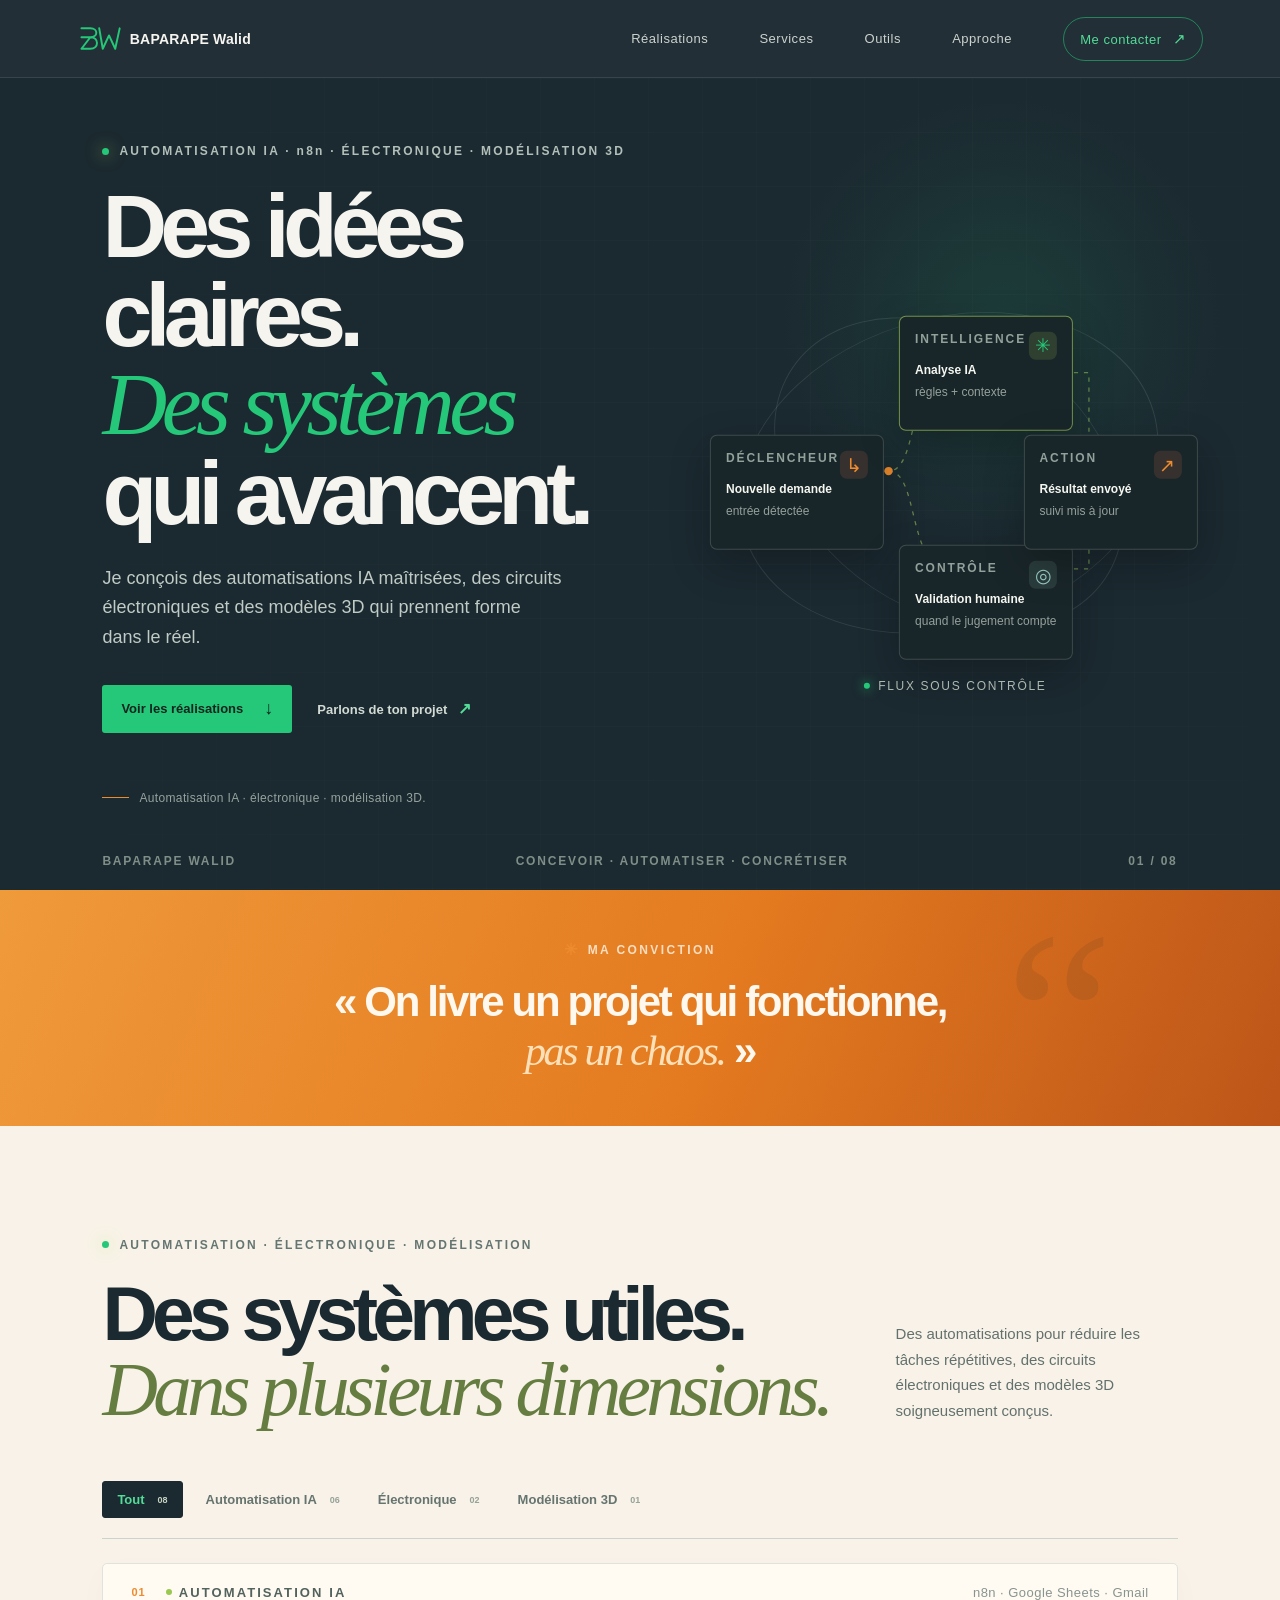
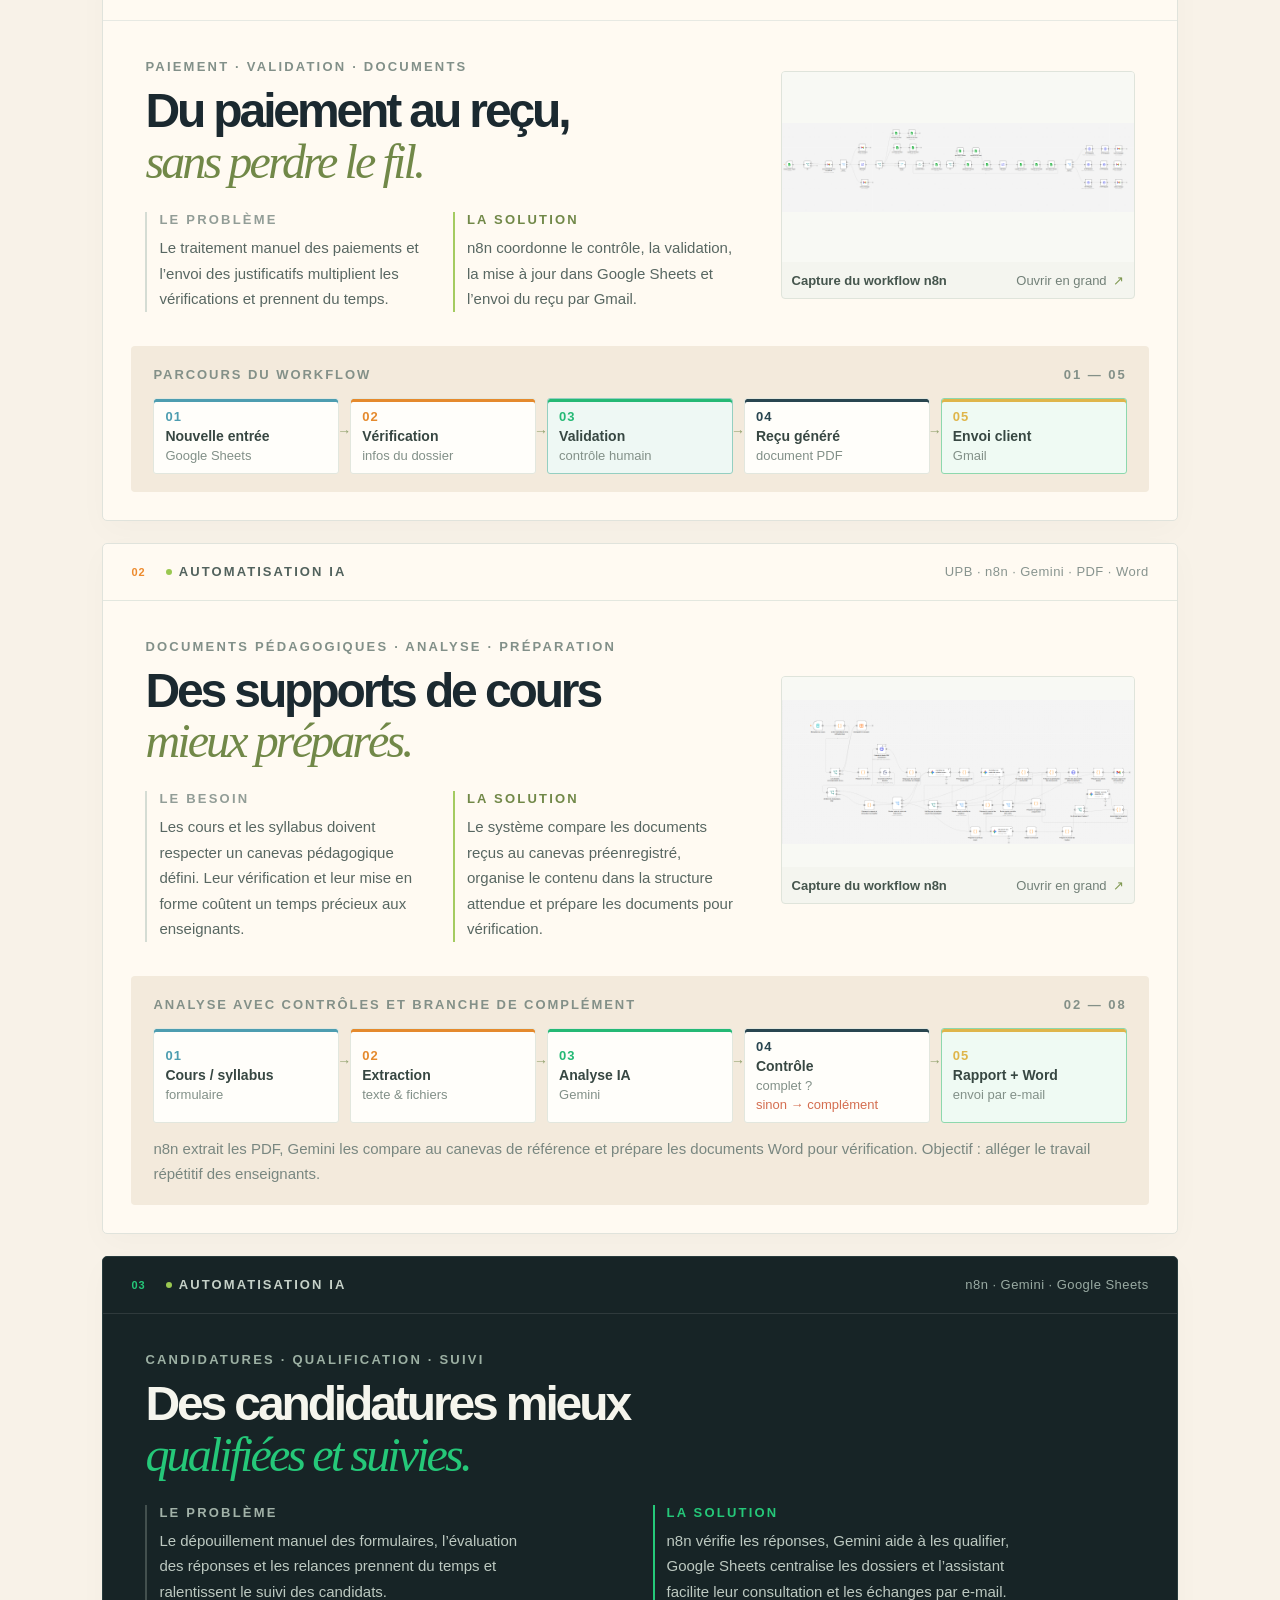
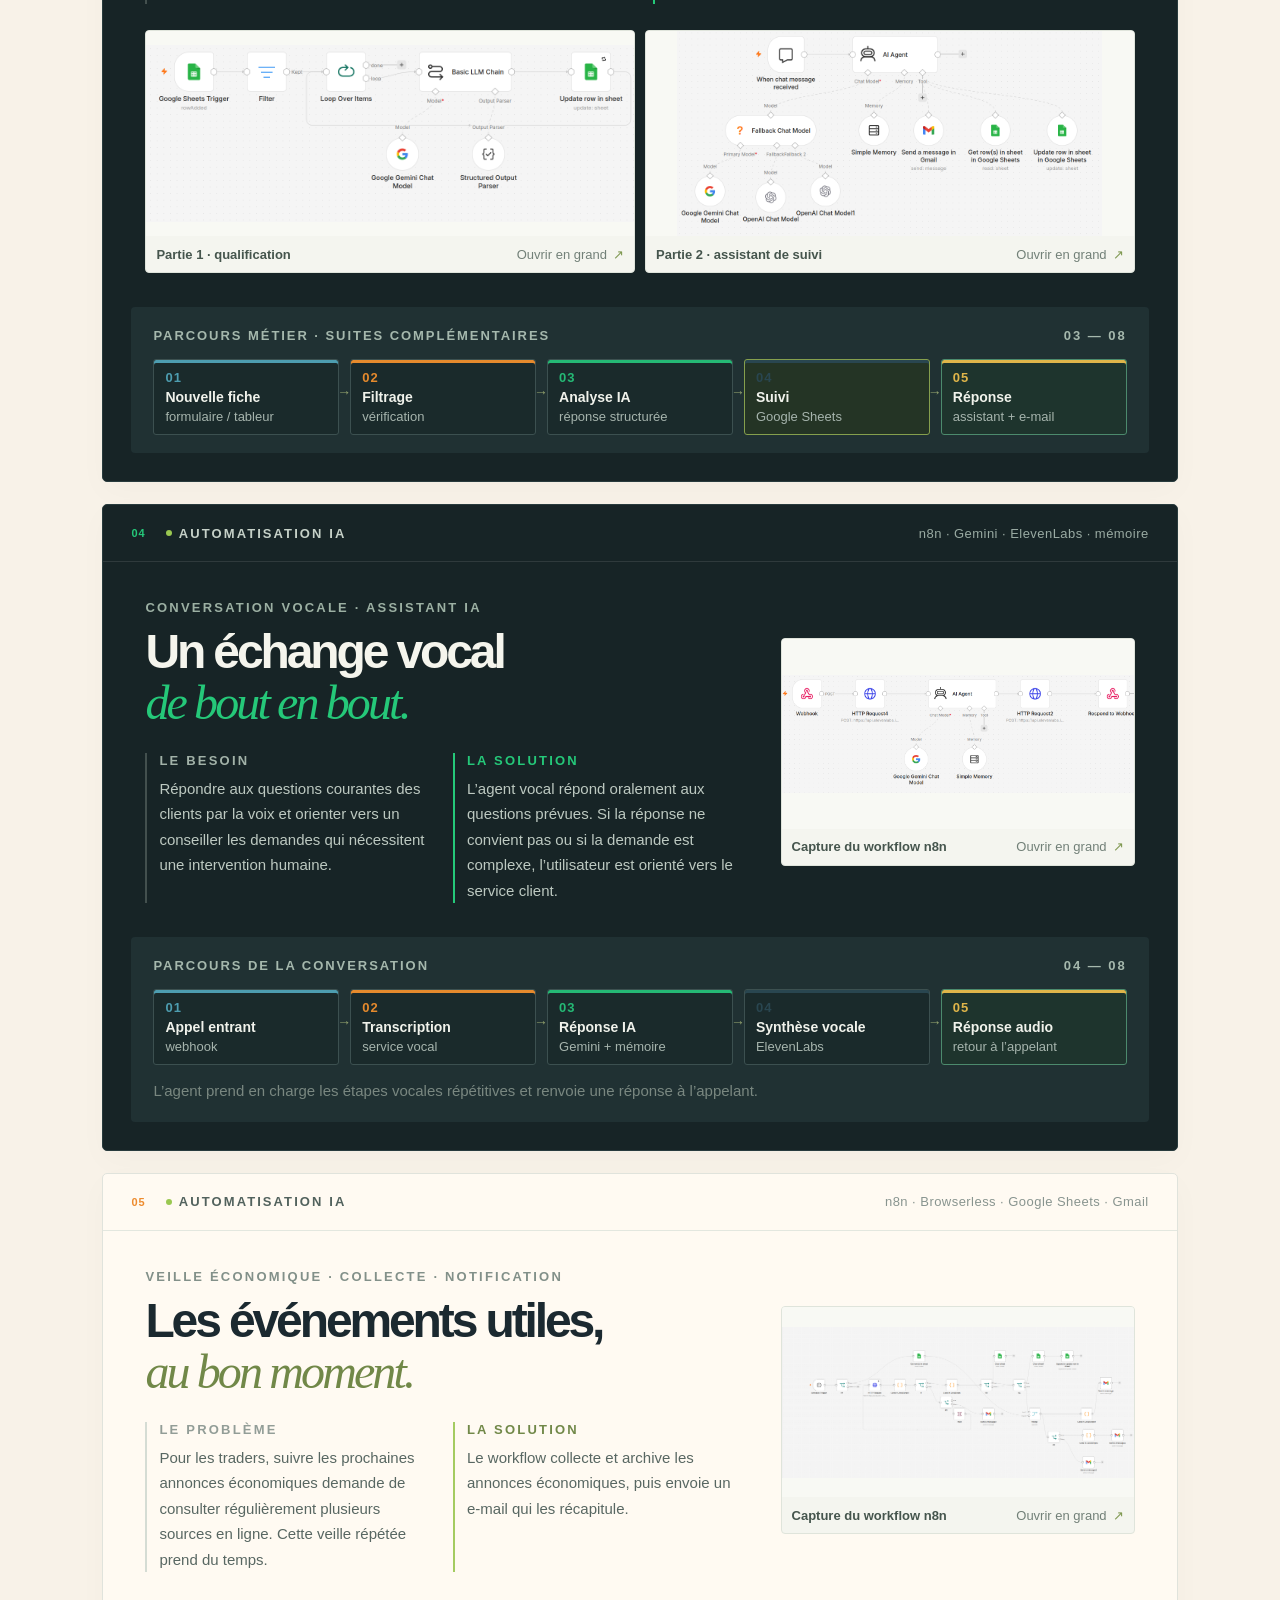
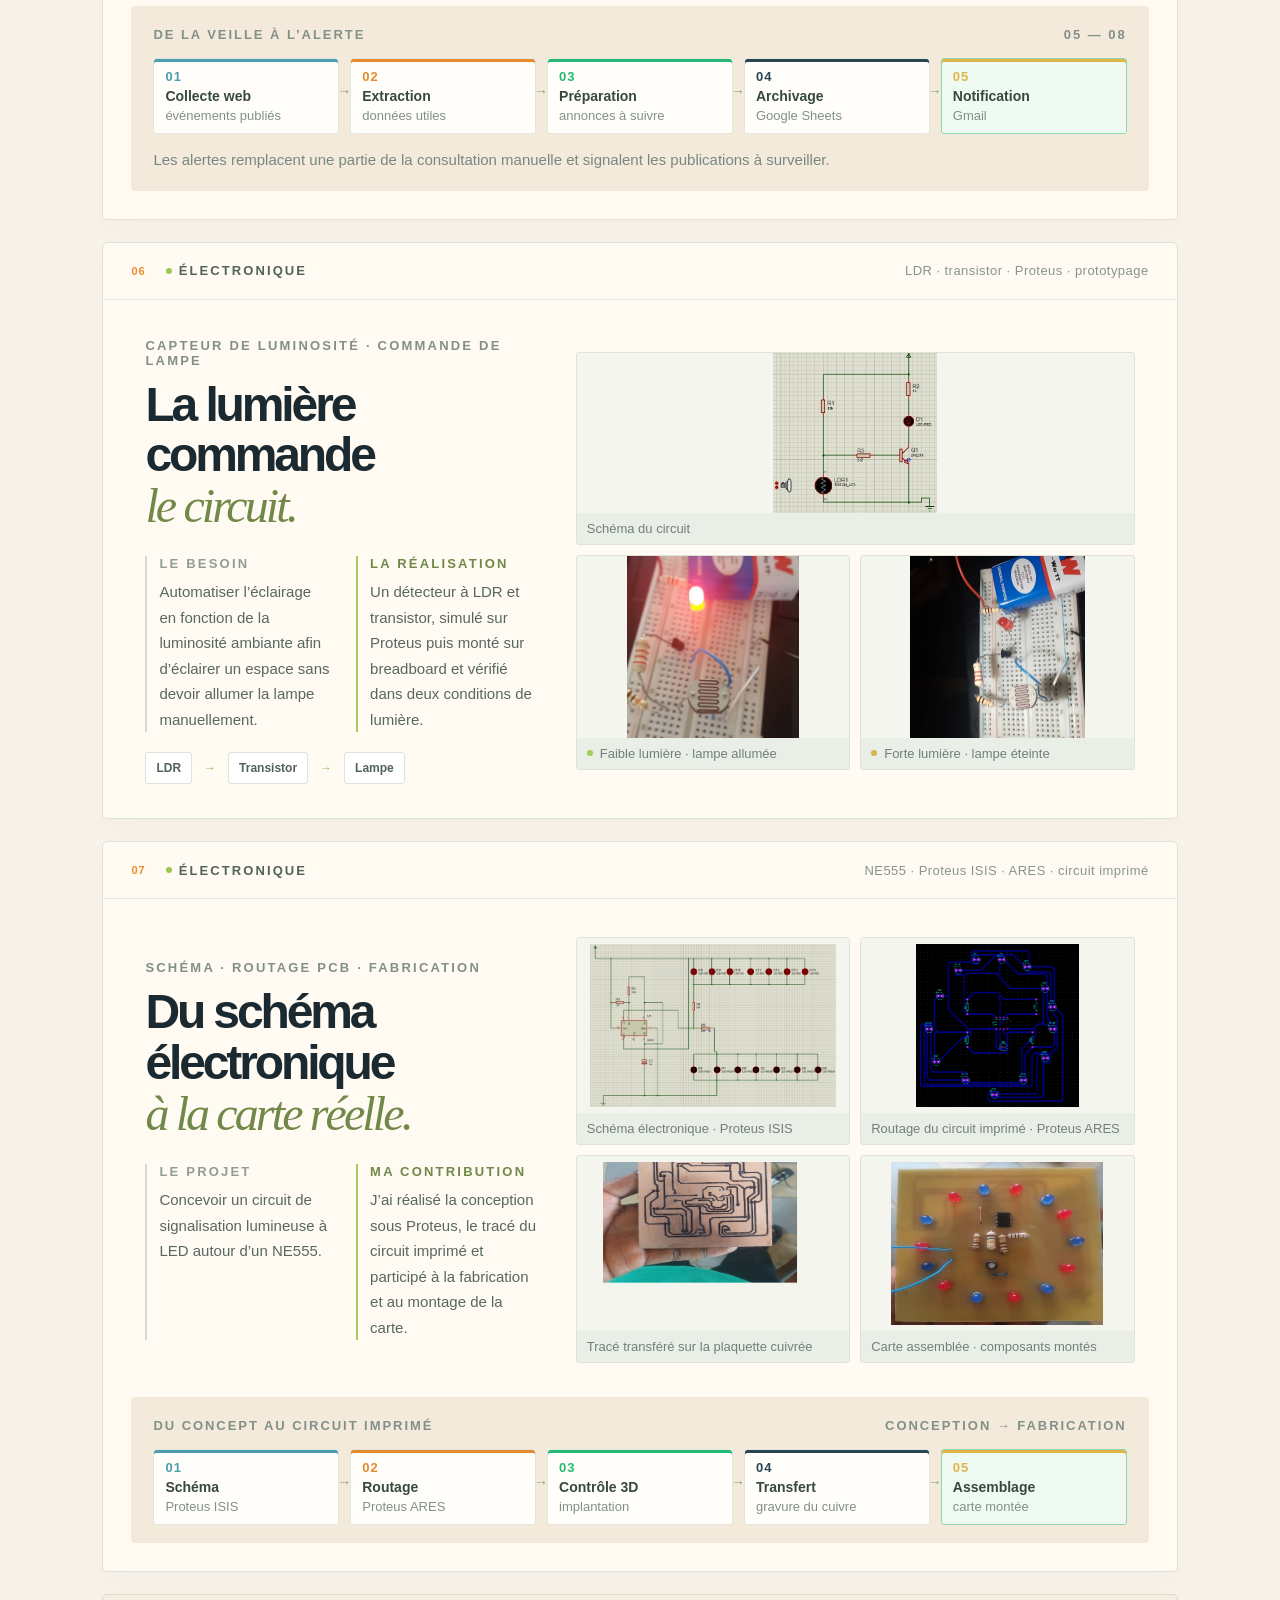
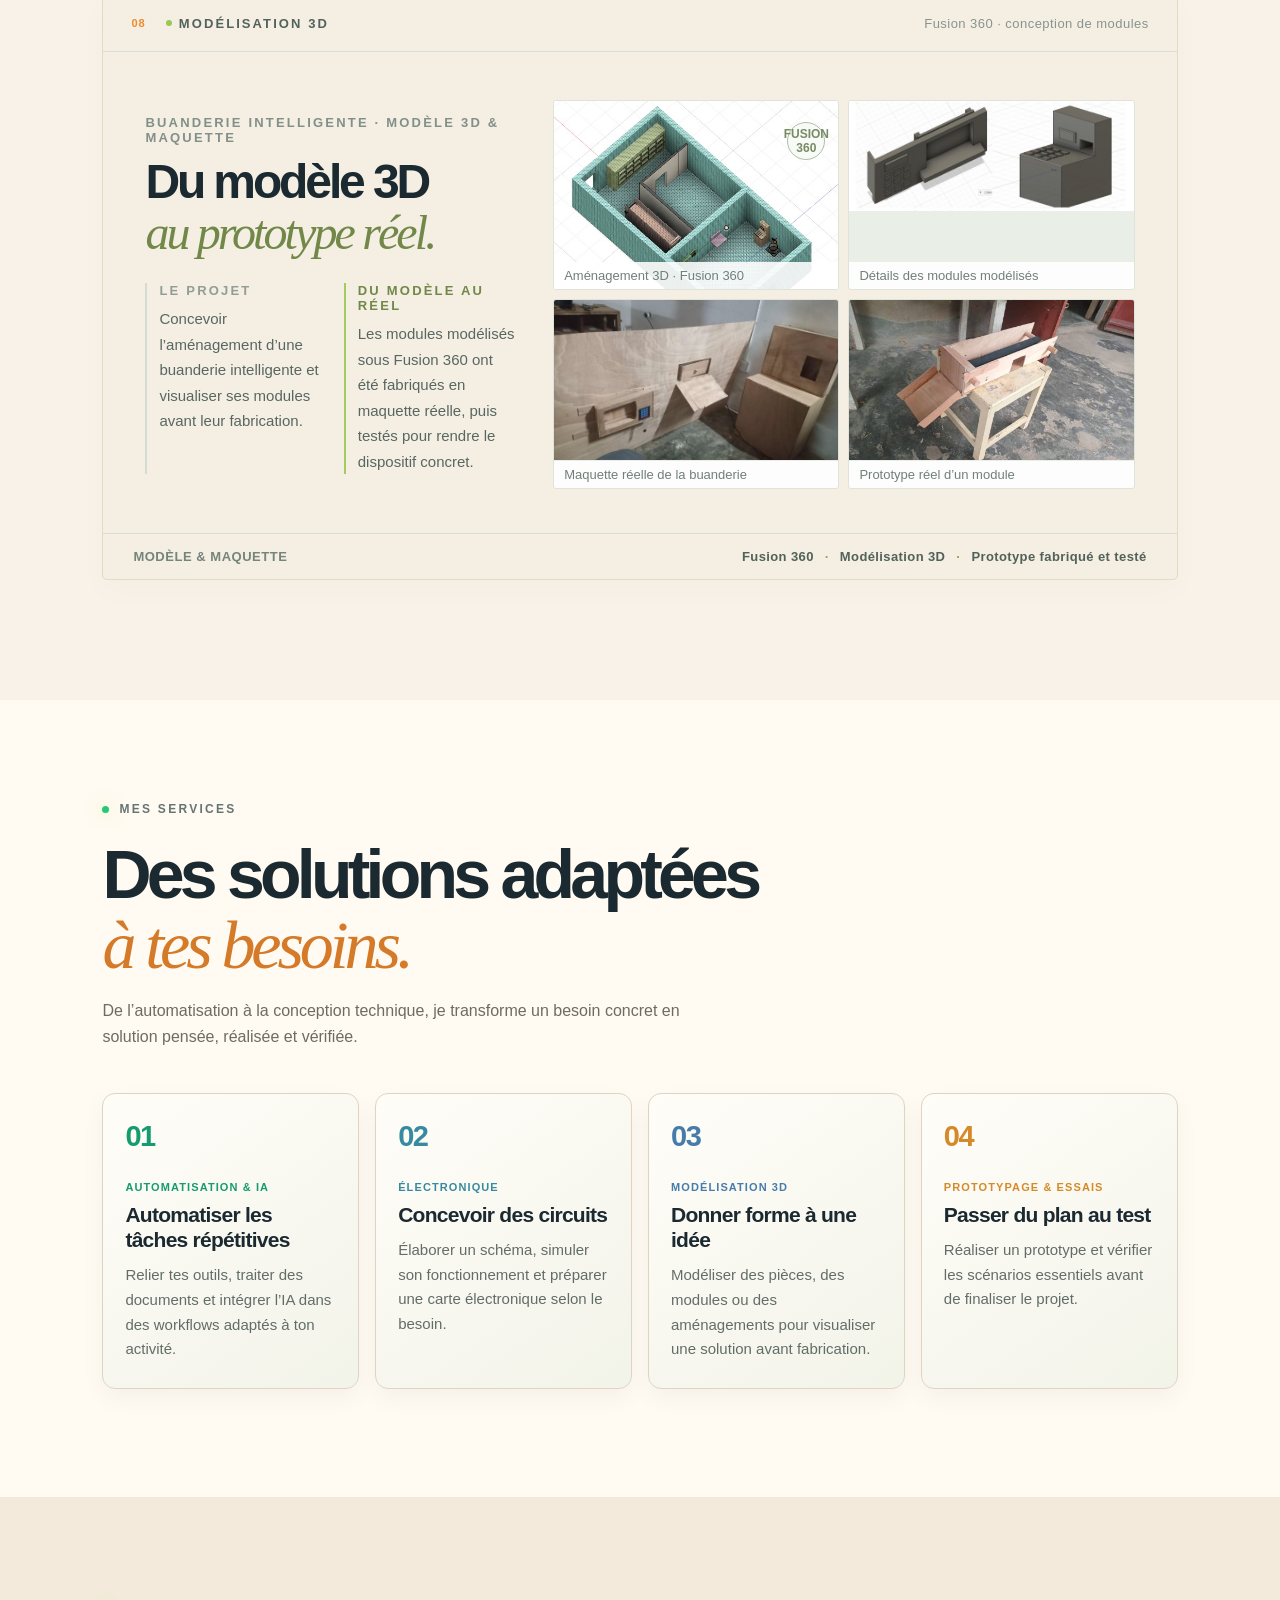
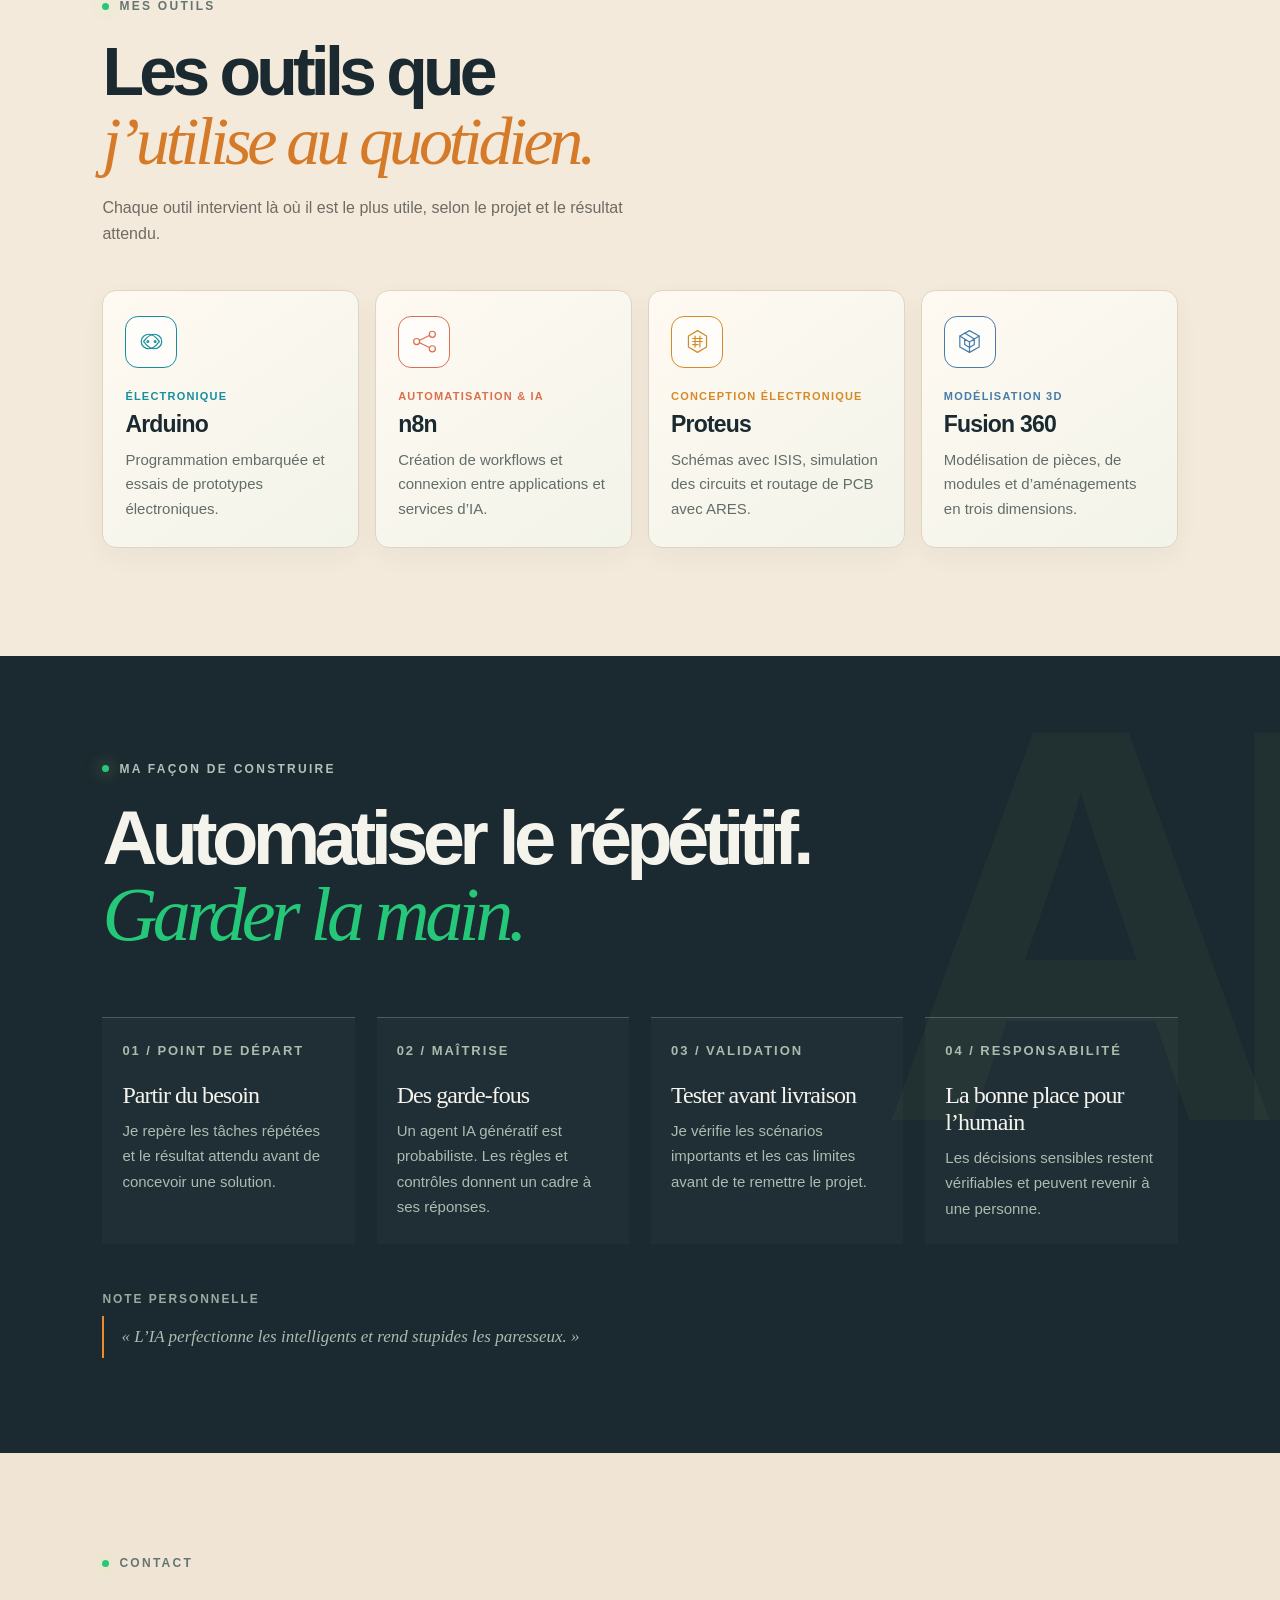
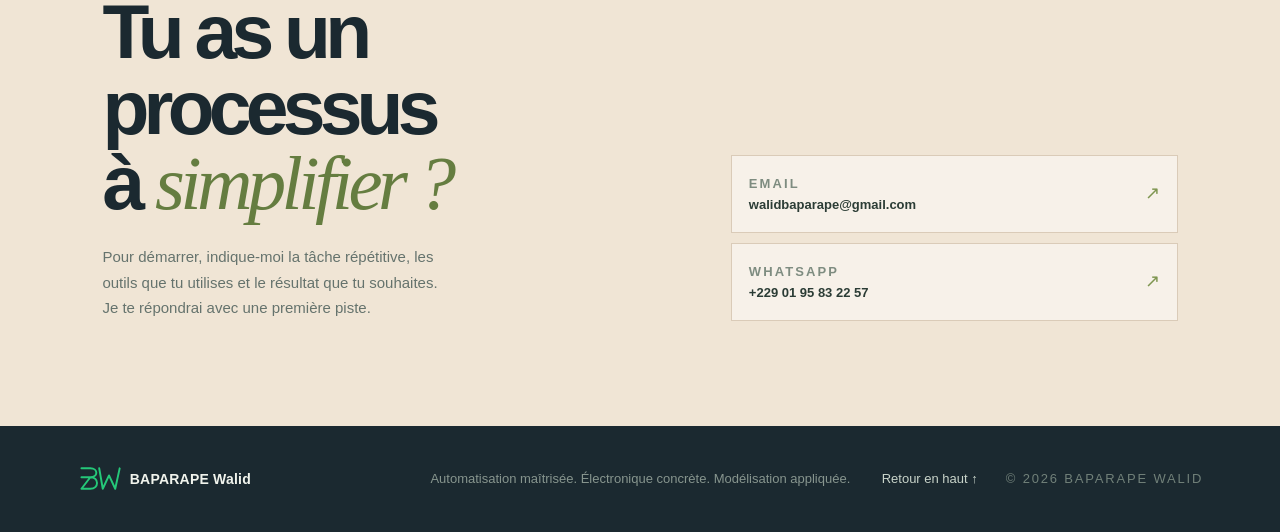
==== commit 2ce596fa: "Add files via upload" ====
--- a/index.html
+++ b/index.html
@@ -62,7 +62,7 @@
         <div class="art-node node-action"><span class="node-icon icon-out">↗</span><span class="node-caption">ACTION</span><b>Résultat envoyé</b><small>suivi mis à jour</small></div>
         <div class="art-status"><span class="status-pulse"></span> FLUX SOUS CONTRÔLE</div>
       </div>
-      <div class="hero-bottom"><span>BAPARAPE WALID</span><span>CONCEVOIR · AUTOMATISER · CONCRÉTISER</span><span>01 / 09</span></div>
+      <div class="hero-bottom"><span>BAPARAPE WALID</span><span>CONCEVOIR · AUTOMATISER · CONCRÉTISER</span><span>01 / 08</span></div>
     </section>
 
     <section class="manifesto" aria-label="Ma conviction">
@@ -80,7 +80,7 @@
         <p class="section-intro" data-section-intro>Des automatisations pour réduire les tâches répétitives, des circuits électroniques et des modèles 3D soigneusement conçus.</p>
       </div>
       <div class="filters" role="group" aria-label="Filtrer les projets">
-        <button class="filter-button active" type="button" data-filter="all" aria-pressed="true">Tout <span>09</span></button>
+        <button class="filter-button active" type="button" data-filter="all" aria-pressed="true">Tout <span>08</span></button>
         <button class="filter-button" type="button" data-filter="ia" aria-pressed="false">Automatisation IA <span>06</span></button>
         <button class="filter-button" type="button" data-filter="electronique" aria-pressed="false">Électronique <span>02</span></button>
         <button class="filter-button" type="button" data-filter="3d" aria-pressed="false">Modélisation 3D <span>01</span></button>
@@ -119,14 +119,14 @@
               <p class="project-kicker">DOCUMENTS PÉDAGOGIQUES · ANALYSE · PRÉPARATION</p>
               <h3>Des supports de cours<br><em>mieux préparés.</em></h3>
               <div class="problem-solution">
-                <div><span class="ps-label">LE BESOIN</span><p>Les cours et les syllabus doivent respecter un canevas pédagogique défini. Leur vérification et leur mise en forme manuelles mobilisent du temps enseignant.</p></div>
+                <div><span class="ps-label">LE BESOIN</span><p>Les cours et les syllabus doivent respecter un canevas pédagogique défini. Leur vérification et leur mise en forme coûtent un temps précieux aux enseignants.</p></div>
                 <div><span class="ps-label ps-solution">LA SOLUTION</span><p>Le système compare les documents reçus au canevas préenregistré, organise le contenu dans la structure attendue et prépare les documents pour vérification.</p></div>
               </div>
             </div>
             <a class="workflow-capture" href="assets/workflows/upb.png" data-lightbox data-caption="Contrôle documentaire des cours · n8n"><img src="assets/workflows/upb.png" alt="Capture du workflow n8n de contrôle documentaire des cours"><span><b>Capture du workflow n8n</b>Ouvrir en grand <i aria-hidden="true">↗</i></span></a>
           </div>
           <div class="flow-wrap">
-            <div class="flow-title"><span>ANALYSE AVEC CONTRÔLES ET BRANCHE DE COMPLÉMENT</span><span>02 — 09</span></div>
+            <div class="flow-title"><span>ANALYSE AVEC CONTRÔLES ET BRANCHE DE COMPLÉMENT</span><span>02 — 08</span></div>
             <ol class="flow flow-five">
               <li><span class="flow-index">01</span><b>Cours / syllabus</b><small>formulaire</small></li>
               <li><span class="flow-index">02</span><b>Extraction</b><small>texte & fichiers</small></li>
@@ -152,7 +152,7 @@
             <div class="workflow-gallery workflow-gallery-pair"><a class="workflow-capture" href="assets/workflows/club.png" data-lightbox data-caption="Partie 1 — Qualification des candidatures du Club Robotique · n8n"><img src="assets/workflows/club.png" alt="Première partie du workflow n8n de traitement des candidatures du Club Robotique"><span><b>Partie 1 · qualification</b>Ouvrir en grand <i aria-hidden="true">↗</i></span></a><a class="workflow-capture" href="assets/workflows/club-part2.png" data-lightbox data-caption="Partie 2 — Assistant de suivi des candidatures du Club Robotique · n8n"><img src="assets/workflows/club-part2.png" alt="Deuxième partie du workflow n8n : agent conversationnel connecté aux dossiers, à Gmail et à Google Sheets"><span><b>Partie 2 · assistant de suivi</b>Ouvrir en grand <i aria-hidden="true">↗</i></span></a></div>
           </div>
           <div class="flow-wrap">
-            <div class="flow-title"><span>PARCOURS MÉTIER · SUITES COMPLÉMENTAIRES</span><span>03 — 09</span></div>
+            <div class="flow-title"><span>PARCOURS MÉTIER · SUITES COMPLÉMENTAIRES</span><span>03 — 08</span></div>
             <ol class="flow flow-five">
               <li><span class="flow-index">01</span><b>Nouvelle fiche</b><small>formulaire / tableur</small></li>
               <li><span class="flow-index">02</span><b>Filtrage</b><small>vérification</small></li>
@@ -163,32 +163,26 @@
           </div>
         </article>
 
-        <article class="project-card project-light" data-category="ia" id="qualification">
-          <div class="project-topline"><span class="project-number">04</span><span class="project-category"><i></i> AUTOMATISATION IA</span><span class="project-tools">n8n · Gemini · Google Sheets · Gmail</span></div>
-          <div class="project-main project-main-pair"><div class="project-copy"><p class="project-kicker">FORMULAIRE · QUALIFICATION · SUIVI</p><h3>De la candidature<br><em>à la prise de contact.</em></h3><div class="problem-solution"><div><span class="ps-label">LE PROBLÈME</span><p>Le traitement manuel des formulaires oblige à vérifier, classer et suivre chaque réponse, ce qui retarde la prise de contact.</p></div><div><span class="ps-label ps-solution">LA SOLUTION</span><p>n8n et Gemini traitent et qualifient les réponses ; Google Sheets centralise les dossiers et l’assistant aide à les consulter et à préparer les échanges.</p></div></div></div><div class="workflow-gallery workflow-gallery-pair"><a class="workflow-capture" href="assets/workflows/w1.png" data-lightbox data-caption="Partie 1 — Qualification des candidatures · n8n"><img src="assets/workflows/w1.png" alt="Première capture du workflow n8n de qualification des formulaires"><span><b>Partie 1 · qualification</b>Ouvrir en grand <i aria-hidden="true">↗</i></span></a><a class="workflow-capture" href="assets/workflows/w1-selection.png" data-lightbox data-caption="Partie 2 — Assistant de sélection et de suivi · n8n"><img src="assets/workflows/w1-selection.png" alt="Deuxième capture du workflow W1 : agent IA avec accès aux dossiers, à Gmail et à Google Sheets"><span><b>Partie 2 · sélection et suivi</b>Ouvrir en grand <i aria-hidden="true">↗</i></span></a></div></div>
-          <div class="flow-wrap"><div class="flow-title"><span>CHAÎNE DE QUALIFICATION ET DE SUIVI</span><span>04 — 09</span></div><ol class="flow flow-five"><li><span class="flow-index">01</span><b>Formulaire</b><small>nouvelle réponse</small></li><li><span class="flow-index">02</span><b>Vérification</b><small>champs / e-mail</small></li><li><span class="flow-index">03</span><b>Qualification IA</b><small>Gemini</small></li><li class="flow-human"><span class="flow-index">04</span><b>Tableur</b><small>dossiers suivis</small></li><li class="flow-end"><span class="flow-index">05</span><b>Assistant</b><small>recherche + e-mail</small></li></ol></div>
-        </article>
-
         <article class="project-card project-graphite" data-category="ia" id="agent-vocal">
-          <div class="project-topline"><span class="project-number">05</span><span class="project-category"><i></i> AUTOMATISATION IA</span><span class="project-tools">n8n · Gemini · ElevenLabs · mémoire</span></div>
-          <div class="project-main"><div class="project-copy"><p class="project-kicker">CONVERSATION VOCALE · ASSISTANT IA</p><h3>Un échange vocal<br><em>de bout en bout.</em></h3><div class="problem-solution"><div><span class="ps-label">LE BESOIN</span><p>Permettre à un utilisateur de dialoguer oralement avec un assistant et de recevoir une réponse parlée.</p></div><div><span class="ps-label ps-solution">LA SOLUTION</span><p>Le workflow reçoit l’audio, le transmet au service vocal, construit une réponse avec un agent IA et renvoie la synthèse vocale.</p></div></div></div><a class="workflow-capture" href="assets/workflows/voice.png" data-lightbox data-caption="Assistant vocal IA · n8n"><img src="assets/workflows/voice.png" alt="Capture du workflow n8n de l’assistant vocal"><span><b>Capture du workflow n8n</b>Ouvrir en grand <i aria-hidden="true">↗</i></span></a></div>
-          <div class="flow-wrap"><div class="flow-title"><span>PARCOURS DE LA CONVERSATION</span><span>05 — 09</span></div><ol class="flow flow-five"><li><span class="flow-index">01</span><b>Appel entrant</b><small>webhook</small></li><li><span class="flow-index">02</span><b>Transcription</b><small>service vocal</small></li><li><span class="flow-index">03</span><b>Réponse IA</b><small>Gemini + mémoire</small></li><li><span class="flow-index">04</span><b>Synthèse vocale</b><small>ElevenLabs</small></li><li class="flow-end"><span class="flow-index">05</span><b>Réponse audio</b><small>retour à l’appelant</small></li></ol><p class="flow-footnote">L’agent prend en charge les étapes vocales répétitives et renvoie une réponse à l’appelant.</p></div>
+          <div class="project-topline"><span class="project-number">04</span><span class="project-category"><i></i> AUTOMATISATION IA</span><span class="project-tools">n8n · Gemini · ElevenLabs · mémoire</span></div>
+          <div class="project-main"><div class="project-copy"><p class="project-kicker">CONVERSATION VOCALE · ASSISTANT IA</p><h3>Un échange vocal<br><em>de bout en bout.</em></h3><div class="problem-solution"><div><span class="ps-label">LE BESOIN</span><p>Répondre aux questions courantes des clients par la voix et orienter vers un conseiller les demandes qui nécessitent une intervention humaine.</p></div><div><span class="ps-label ps-solution">LA SOLUTION</span><p>L’agent vocal répond oralement aux questions prévues. Si la réponse ne convient pas ou si la demande est complexe, l’utilisateur est orienté vers le service client.</p></div></div></div><a class="workflow-capture" href="assets/workflows/voice.png" data-lightbox data-caption="Assistant vocal IA · n8n"><img src="assets/workflows/voice.png" alt="Capture du workflow n8n de l’assistant vocal"><span><b>Capture du workflow n8n</b>Ouvrir en grand <i aria-hidden="true">↗</i></span></a></div>
+          <div class="flow-wrap"><div class="flow-title"><span>PARCOURS DE LA CONVERSATION</span><span>04 — 08</span></div><ol class="flow flow-five"><li><span class="flow-index">01</span><b>Appel entrant</b><small>webhook</small></li><li><span class="flow-index">02</span><b>Transcription</b><small>service vocal</small></li><li><span class="flow-index">03</span><b>Réponse IA</b><small>Gemini + mémoire</small></li><li><span class="flow-index">04</span><b>Synthèse vocale</b><small>ElevenLabs</small></li><li class="flow-end"><span class="flow-index">05</span><b>Réponse audio</b><small>retour à l’appelant</small></li></ol><p class="flow-footnote">L’agent prend en charge les étapes vocales répétitives et renvoie une réponse à l’appelant.</p></div>
         </article>
 
         <article class="project-card project-light" data-category="ia" id="veille-economique">
-          <div class="project-topline"><span class="project-number">06</span><span class="project-category"><i></i> AUTOMATISATION IA</span><span class="project-tools">n8n · Browserless · Google Sheets · Gmail</span></div>
-          <div class="project-main"><div class="project-copy"><p class="project-kicker">VEILLE ÉCONOMIQUE · COLLECTE · NOTIFICATION</p><h3>Les événements utiles,<br><em>au bon moment.</em></h3><div class="problem-solution"><div><span class="ps-label">LE PROBLÈME</span><p>Repérer les annonces économiques à venir demande de consulter régulièrement plusieurs informations publiées en ligne.</p></div><div><span class="ps-label ps-solution">LA SOLUTION</span><p>Un workflow collecte les événements, évite les doublons, conserve les données et envoie une notification par e-mail.</p></div></div></div><a class="workflow-capture" href="assets/workflows/calendar.png" data-lightbox data-caption="Veille du calendrier économique · n8n"><img src="assets/workflows/calendar.png" alt="Capture du workflow n8n du calendrier économique"><span><b>Capture du workflow n8n</b>Ouvrir en grand <i aria-hidden="true">↗</i></span></a></div>
-          <div class="flow-wrap"><div class="flow-title"><span>DE LA VEILLE À L’ALERTE</span><span>06 — 09</span></div><ol class="flow flow-five"><li><span class="flow-index">01</span><b>Collecte web</b><small>événements publiés</small></li><li><span class="flow-index">02</span><b>Extraction</b><small>données utiles</small></li><li><span class="flow-index">03</span><b>Déduplication</b><small>contrôle des entrées</small></li><li><span class="flow-index">04</span><b>Archivage</b><small>Google Sheets</small></li><li class="flow-end"><span class="flow-index">05</span><b>Notification</b><small>Gmail</small></li></ol><p class="flow-footnote">Les alertes remplacent une partie de la consultation manuelle et signalent les publications à surveiller.</p></div>
+          <div class="project-topline"><span class="project-number">05</span><span class="project-category"><i></i> AUTOMATISATION IA</span><span class="project-tools">n8n · Browserless · Google Sheets · Gmail</span></div>
+          <div class="project-main"><div class="project-copy"><p class="project-kicker">VEILLE ÉCONOMIQUE · COLLECTE · NOTIFICATION</p><h3>Les événements utiles,<br><em>au bon moment.</em></h3><div class="problem-solution"><div><span class="ps-label">LE PROBLÈME</span><p>Pour les traders, suivre les prochaines annonces économiques demande de consulter régulièrement plusieurs sources en ligne. Cette veille répétée prend du temps.</p></div><div><span class="ps-label ps-solution">LA SOLUTION</span><p>Le workflow collecte et archive les annonces économiques, puis envoie un e-mail qui les récapitule.</p></div></div></div><a class="workflow-capture" href="assets/workflows/calendar.png" data-lightbox data-caption="Veille du calendrier économique · n8n"><img src="assets/workflows/calendar.png" alt="Capture du workflow n8n du calendrier économique"><span><b>Capture du workflow n8n</b>Ouvrir en grand <i aria-hidden="true">↗</i></span></a></div>
+          <div class="flow-wrap"><div class="flow-title"><span>DE LA VEILLE À L’ALERTE</span><span>05 — 08</span></div><ol class="flow flow-five"><li><span class="flow-index">01</span><b>Collecte web</b><small>événements publiés</small></li><li><span class="flow-index">02</span><b>Extraction</b><small>données utiles</small></li><li><span class="flow-index">03</span><b>Préparation</b><small>annonces à suivre</small></li><li><span class="flow-index">04</span><b>Archivage</b><small>Google Sheets</small></li><li class="flow-end"><span class="flow-index">05</span><b>Notification</b><small>Gmail</small></li></ol><p class="flow-footnote">Les alertes remplacent une partie de la consultation manuelle et signalent les publications à surveiller.</p></div>
         </article>
 
         <article class="project-card project-light project-electronics" data-category="electronique" id="electronique">
-          <div class="project-topline"><span class="project-number">07</span><span class="project-category"><i></i> ÉLECTRONIQUE</span><span class="project-tools">LDR · transistor · Proteus · prototypage</span></div>
+          <div class="project-topline"><span class="project-number">06</span><span class="project-category"><i></i> ÉLECTRONIQUE</span><span class="project-tools">LDR · transistor · Proteus · prototypage</span></div>
           <div class="project-main project-main-electronics">
             <div class="project-copy">
               <p class="project-kicker">CAPTEUR DE LUMINOSITÉ · COMMANDE DE LAMPE</p>
               <h3>La lumière commande<br><em>le circuit.</em></h3>
               <div class="problem-solution">
-                <div><span class="ps-label">LE BESOIN</span><p>Détecter une baisse de luminosité et déclencher l’allumage d’une lampe.</p></div>
+                <div><span class="ps-label">LE BESOIN</span><p>Automatiser l’éclairage en fonction de la luminosité ambiante afin d’éclairer un espace sans devoir allumer la lampe manuellement.</p></div>
                 <div><span class="ps-label ps-solution">LA RÉALISATION</span><p>Un détecteur à LDR et transistor, simulé sur Proteus puis monté sur breadboard et vérifié dans deux conditions de lumière.</p></div>
               </div>
               <div class="electronics-flow" aria-label="LDR vers transistor puis lampe"><span>LDR</span><b>→</b><span>Transistor</span><b>→</b><span>Lampe</span></div>
@@ -202,13 +196,13 @@
         </article>
 
         <article class="project-card project-light project-electronics" data-category="electronique" id="pcb">
-          <div class="project-topline"><span class="project-number">08</span><span class="project-category"><i></i> ÉLECTRONIQUE</span><span class="project-tools">NE555 · Proteus ISIS · ARES · circuit imprimé</span></div>
-          <div class="project-main project-main-electronics"><div class="project-copy"><p class="project-kicker">SCHÉMA · ROUTAGE PCB · FABRICATION</p><h3>Du schéma électronique<br><em>à la carte réelle.</em></h3><div class="problem-solution"><div><span class="ps-label">LE PROJET</span><p>Concevoir un circuit électronique puis préparer une carte adaptée à son implantation.</p></div><div><span class="ps-label ps-solution">MA CONTRIBUTION</span><p>J’ai réalisé la conception sous Proteus, le tracé du circuit imprimé et participé à la fabrication et au montage de la carte.</p></div></div></div><div class="electronics-gallery pcb-gallery"><figure><img src="assets/pcb-schematic.png" alt="Schéma du circuit électronique réalisé dans Proteus ISIS"><figcaption>Schéma électronique · Proteus ISIS</figcaption></figure><figure><img src="assets/pcb-layout.png" alt="Routage de la carte électronique dans Proteus ARES"><figcaption>Routage du circuit imprimé · Proteus ARES</figcaption></figure><figure><img src="assets/pcb-traces-held.svg" alt="Plaquette cuivrée tenue en main avec le tracé transféré"><figcaption>Tracé transféré sur la plaquette cuivrée</figcaption></figure><figure><img src="assets/pcb-assembled-held.svg" alt="Carte électronique tenue en main avec les composants câblés et montés"><figcaption>Carte assemblée · composants montés</figcaption></figure></div></div>
+          <div class="project-topline"><span class="project-number">07</span><span class="project-category"><i></i> ÉLECTRONIQUE</span><span class="project-tools">NE555 · Proteus ISIS · ARES · circuit imprimé</span></div>
+          <div class="project-main project-main-electronics"><div class="project-copy"><p class="project-kicker">SCHÉMA · ROUTAGE PCB · FABRICATION</p><h3>Du schéma électronique<br><em>à la carte réelle.</em></h3><div class="problem-solution"><div><span class="ps-label">LE PROJET</span><p>Concevoir un circuit de signalisation lumineuse à LED autour d’un NE555.</p></div><div><span class="ps-label ps-solution">MA CONTRIBUTION</span><p>J’ai réalisé la conception sous Proteus, le tracé du circuit imprimé et participé à la fabrication et au montage de la carte.</p></div></div></div><div class="electronics-gallery pcb-gallery"><figure><img src="assets/pcb-schematic.png" alt="Schéma d’un circuit à NE555 commandant deux rangées de LED rouges et vertes dans Proteus ISIS"><figcaption>Schéma électronique · Proteus ISIS</figcaption></figure><figure><img src="assets/pcb-layout.png" alt="Routage de la carte électronique dans Proteus ARES"><figcaption>Routage du circuit imprimé · Proteus ARES</figcaption></figure><figure><img src="assets/pcb-traces-held.svg" alt="Plaquette cuivrée tenue en main avec le tracé transféré"><figcaption>Tracé transféré sur la plaquette cuivrée</figcaption></figure><figure><img src="assets/pcb-assembled-held.svg" alt="Carte électronique tenue en main avec les composants câblés et montés"><figcaption>Carte assemblée · composants montés</figcaption></figure></div></div>
           <div class="flow-wrap"><div class="flow-title"><span>DU CONCEPT AU CIRCUIT IMPRIMÉ</span><span>CONCEPTION → FABRICATION</span></div><ol class="flow flow-five"><li><span class="flow-index">01</span><b>Schéma</b><small>Proteus ISIS</small></li><li><span class="flow-index">02</span><b>Routage</b><small>Proteus ARES</small></li><li><span class="flow-index">03</span><b>Contrôle 3D</b><small>implantation</small></li><li><span class="flow-index">04</span><b>Transfert</b><small>gravure du cuivre</small></li><li class="flow-end"><span class="flow-index">05</span><b>Assemblage</b><small>carte montée</small></li></ol></div>
         </article>
 
         <article class="project-card project-3d" data-category="3d" id="modelisation">
-          <div class="project-topline"><span class="project-number">09</span><span class="project-category"><i></i> MODÉLISATION 3D</span><span class="project-tools">Fusion 360 · conception de modules</span></div>
+          <div class="project-topline"><span class="project-number">08</span><span class="project-category"><i></i> MODÉLISATION 3D</span><span class="project-tools">Fusion 360 · conception de modules</span></div>
           <div class="project-main project-main-3d">
             <div class="project-copy">
               <p class="project-kicker">BUANDERIE INTELLIGENTE · MODÈLE 3D & MAQUETTE</p>
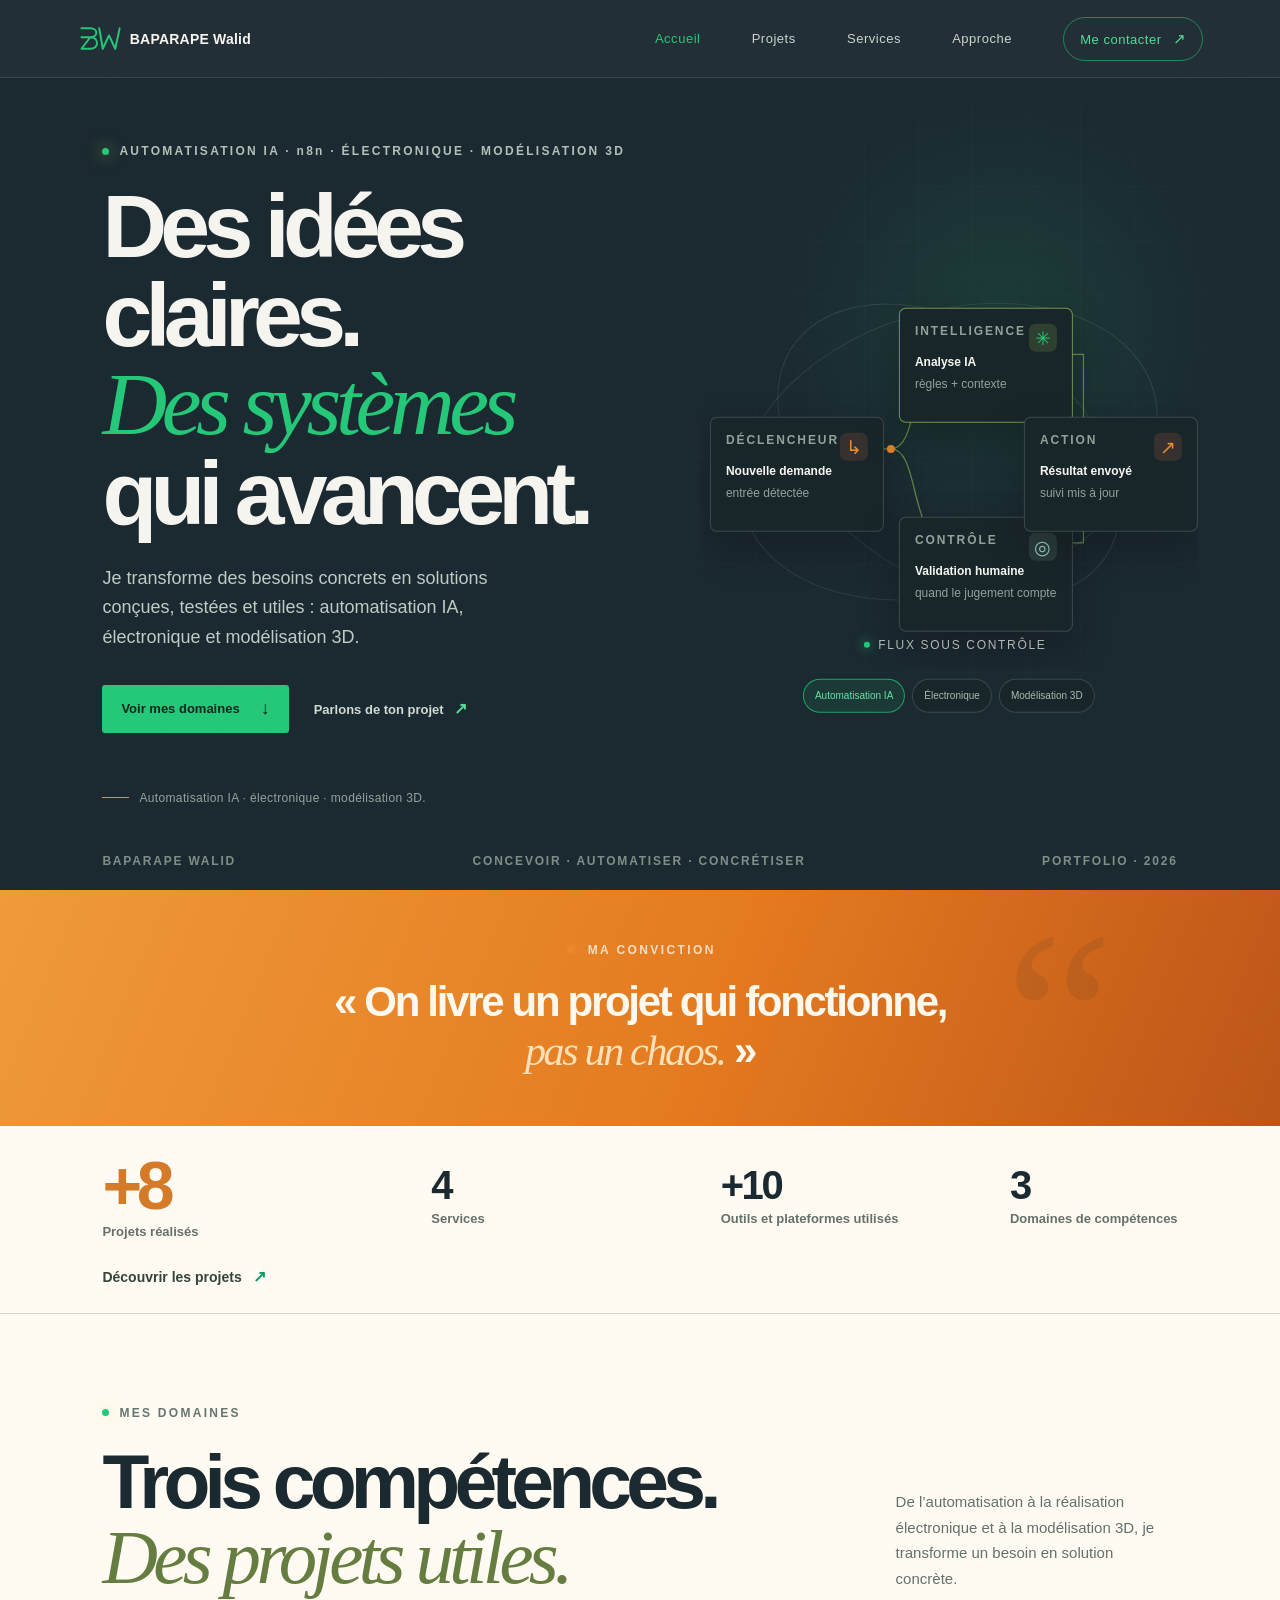
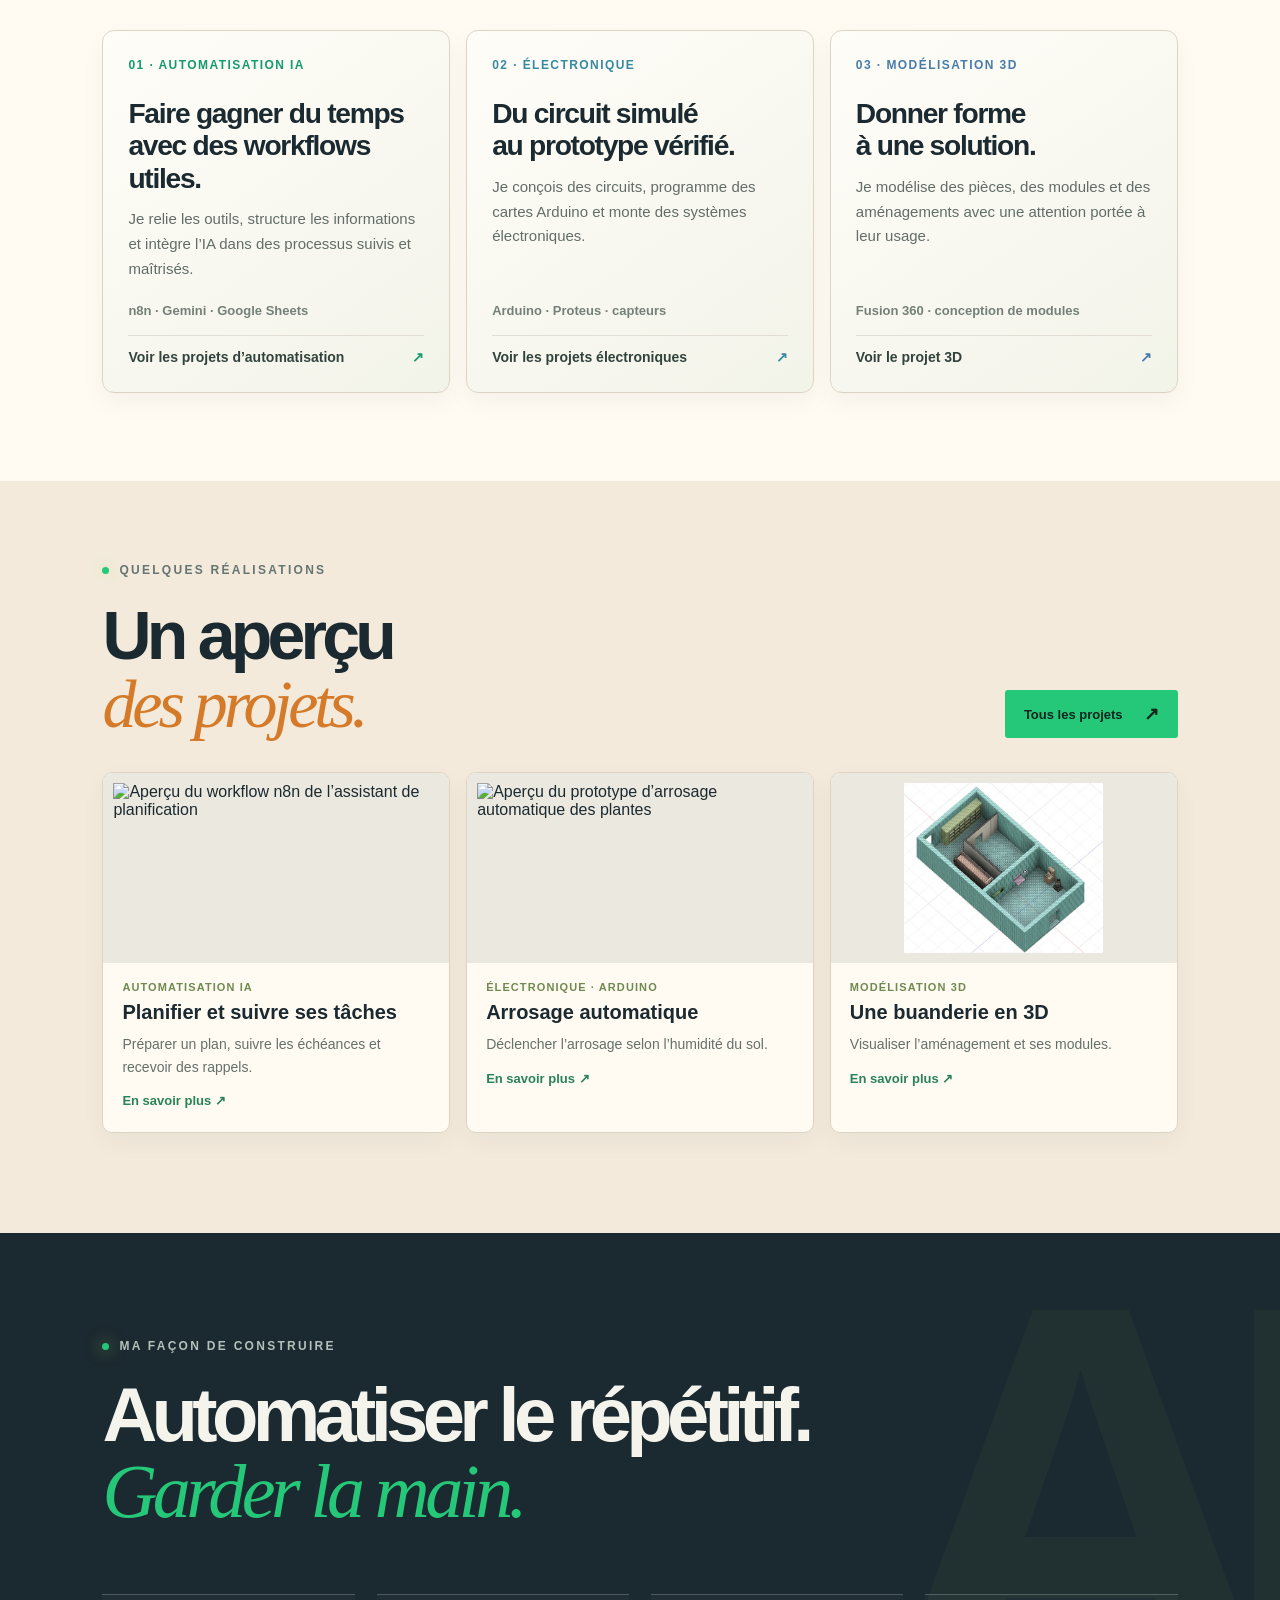
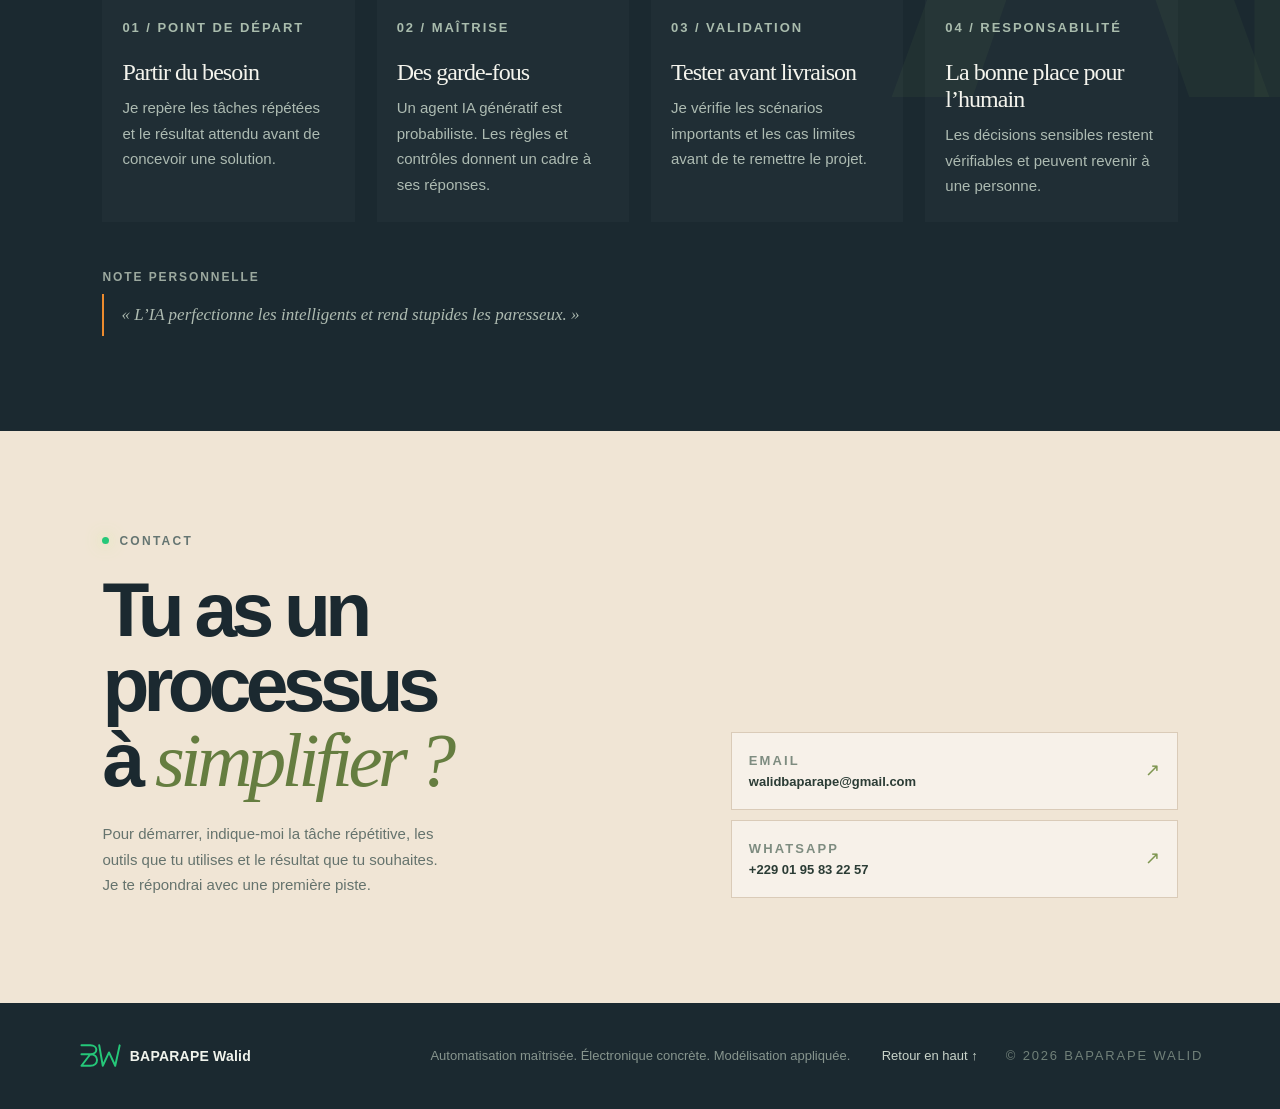
==== commit d98312b2: "Add files via upload" ====
--- a/index.html
+++ b/index.html
@@ -1,68 +1,57 @@
-<!doctype html>
-<html lang="fr">
-<head>
-  <meta charset="utf-8">
-  <meta name="viewport" content="width=device-width, initial-scale=1">
-  <meta name="theme-color" content="#101a1d">
-  <meta name="description" content="BAPARAPE Walid conçoit des automatisations IA avec n8n et réalise des projets en électronique et modélisation 3D.">
-  <title>BAPARAPE Walid — Automatisation IA, électronique & modélisation</title>
-  <link rel="stylesheet" href="styles.css">
-</head>
-<body>
-  <a class="skip-link" href="#contenu">Aller au contenu</a>
-  <header class="site-header">
-    <a class="brand" href="#accueil" aria-label="BAPARAPE Walid, accueil">
-      <span class="brand-mark" aria-hidden="true"><svg viewBox="0 0 54 40"><path d="M5 8h10c9 0 9 10 0 10H5m10 0c10 0 10 13 0 13H5z"/><path d="M25 8l4 23 7-15 7 15 5-23"/></svg></span>
-      <span class="brand-name">BAPARAPE Walid</span>
-    </a>
-    <nav class="main-nav" aria-label="Navigation principale">
-      <a href="#realisations">Réalisations</a>
-      <a href="#services">Services</a>
-      <a href="#outils">Outils</a>
-      <a href="#approche">Approche</a>
-      <a class="nav-contact" href="#contact">Me contacter <span aria-hidden="true">↗</span></a>
-    </nav>
-    <button class="menu-toggle" type="button" aria-label="Ouvrir le menu" aria-expanded="false" aria-controls="mobile-menu"><span></span><span></span></button>
-  </header>
-
-  <nav class="mobile-menu" id="mobile-menu" aria-label="Navigation mobile" hidden>
-    <a href="#realisations">Réalisations</a>
-    <a href="#services">Services</a>
-    <a href="#outils">Outils</a>
-    <a href="#approche">Approche</a>
-    <a href="#contact">Me contacter ↗</a>
-  </nav>
-
-  <main id="contenu">
+<!doctype html><html lang="fr"><head><meta charset="utf-8"><meta name="viewport" content="width=device-width, initial-scale=1"><meta name="theme-color" content="#1b2930"><meta name="description" content="BAPARAPE Walid : automatisation IA avec n8n, électronique avec Arduino et Proteus, modélisation 3D avec Fusion 360."><title>BAPARAPE Walid — Automatisation, électronique et modélisation 3D</title><link rel="stylesheet" href="styles.css"></head><body class="home-page"><a class="skip-link" href="#contenu">Aller au contenu</a>
+  <header class="site-header"><a class="brand" href="index.html#accueil" aria-label="BAPARAPE Walid, accueil"><span class="brand-mark" aria-hidden="true"><svg viewBox="0 0 54 40"><path d="M5 8h10c9 0 9 10 0 10H5m10 0c10 0 10 13 0 13H5z"/><path d="M25 8l4 23 7-15 7 15 5-23"/></svg></span><span class="brand-name">BAPARAPE Walid</span></a><nav class="main-nav" aria-label="Navigation principale"><a href="index.html#accueil" aria-current="page">Accueil</a><a href="projets.html">Projets</a><a href="services.html">Services</a><a href="#approche">Approche</a><a class="nav-contact" href="#contact">Me contacter <span aria-hidden="true">↗</span></a></nav><button class="menu-toggle" type="button" aria-label="Ouvrir le menu" aria-expanded="false" aria-controls="mobile-menu"><span></span><span></span></button></header><nav class="mobile-menu" id="mobile-menu" aria-label="Navigation mobile" hidden><a href="index.html#accueil">Accueil</a><a href="projets.html">Projets</a><a href="services.html">Services</a><a href="#approche">Approche</a><a href="#contact">Me contacter ↗</a></nav>
+<main id="contenu">
     <section class="hero" id="accueil">
       <div class="hero-grid" aria-hidden="true"></div>
       <div class="hero-copy">
         <p class="eyebrow"><span class="eyebrow-dot"></span> AUTOMATISATION IA · n8n · ÉLECTRONIQUE · MODÉLISATION 3D</p>
         <h1>Des idées claires.<br><em>Des systèmes</em><br>qui avancent.</h1>
-        <p class="hero-intro">Je conçois des automatisations IA maîtrisées, des circuits électroniques et des modèles 3D qui prennent forme dans le réel.</p>
+        <p class="hero-intro">Je transforme des besoins concrets en solutions conçues, testées et utiles : automatisation IA, électronique et modélisation 3D.</p>
         <div class="hero-actions">
-          <a class="button button-lime" href="#realisations">Voir les réalisations <span aria-hidden="true">↓</span></a>
+          <a class="button button-lime" href="#domaines">Voir mes domaines <span aria-hidden="true">↓</span></a>
           <a class="text-link" href="#contact">Parlons de ton projet <span aria-hidden="true">↗</span></a>
         </div>
         <div class="hero-note"><span class="note-line"></span><span>Automatisation IA · électronique · modélisation 3D.</span></div>
       </div>
-      <div class="hero-art" aria-label="Illustration d'un flux automatisé">
-        <div class="art-orbit orbit-one"></div>
-        <div class="art-orbit orbit-two"></div>
-        <svg class="art-lines" viewBox="0 0 560 510" fill="none" aria-hidden="true">
-          <path d="M95 252H208C245 252 230 134 281 134H370" />
-          <path d="M208 252C245 252 230 369 281 369H370" />
-          <path d="M370 134H448V252H496" />
-          <path d="M370 369H448V252" />
-          <circle cx="208" cy="252" r="5"/><circle cx="448" cy="252" r="5"/>
-        </svg>
-        <div class="art-node node-trigger"><span class="node-icon icon-in">↳</span><span class="node-caption">DÉCLENCHEUR</span><b>Nouvelle demande</b><small>entrée détectée</small></div>
-        <div class="art-node node-ai"><span class="node-icon icon-ai">✳</span><span class="node-caption">INTELLIGENCE</span><b>Analyse IA</b><small>règles + contexte</small></div>
-        <div class="art-node node-human"><span class="node-icon icon-human">◎</span><span class="node-caption">CONTRÔLE</span><b>Validation humaine</b><small>quand le jugement compte</small></div>
-        <div class="art-node node-action"><span class="node-icon icon-out">↗</span><span class="node-caption">ACTION</span><b>Résultat envoyé</b><small>suivi mis à jour</small></div>
-        <div class="art-status"><span class="status-pulse"></span> FLUX SOUS CONTRÔLE</div>
+      <div class="hero-art" role="region" aria-label="Aperçu des trois domaines">
+        <section class="hero-scene hero-scene-ai is-active" id="scene-ia" role="group" aria-label="Automatisation IA" aria-hidden="false">
+          <div class="art-orbit orbit-one"></div><div class="art-orbit orbit-two"></div>
+          <svg class="art-lines" viewBox="0 0 560 510" fill="none" aria-hidden="true">
+            <path pathLength="1" d="M95 252H208C245 252 230 134 281 134H370" />
+            <path pathLength="1" d="M208 252C245 252 230 369 281 369H370" />
+            <path pathLength="1" d="M370 134H448V252H496" />
+            <path pathLength="1" d="M370 369H448V252" />
+            <circle cx="208" cy="252" r="5"/><circle cx="448" cy="252" r="5"/>
+          </svg>
+          <div class="art-node node-trigger"><span class="node-icon icon-in">↳</span><span class="node-caption">DÉCLENCHEUR</span><b>Nouvelle demande</b><small>entrée détectée</small></div>
+          <div class="art-node node-ai"><span class="node-icon icon-ai">✳</span><span class="node-caption">INTELLIGENCE</span><b>Analyse IA</b><small>règles + contexte</small></div>
+          <div class="art-node node-human"><span class="node-icon icon-human">◎</span><span class="node-caption">CONTRÔLE</span><b>Validation humaine</b><small>quand le jugement compte</small></div>
+          <div class="art-node node-action"><span class="node-icon icon-out">↗</span><span class="node-caption">ACTION</span><b>Résultat envoyé</b><small>suivi mis à jour</small></div>
+          <div class="art-status"><span class="status-pulse"></span> FLUX SOUS CONTRÔLE</div>
+        </section>
+        <section class="hero-scene hero-scene-electronics" id="scene-electronique" role="group" aria-label="Électronique" aria-hidden="true">
+          <div class="scene-orbit scene-orbit-one"></div><div class="scene-orbit scene-orbit-two"></div>
+          <svg class="circuit-lines" viewBox="0 0 560 470" fill="none" aria-hidden="true"><path class="circuit-flow-wide" pathLength="1" d="M137 60H422V315H137Z"/><circle class="circuit-dot-wide" cx="279" cy="60" r="5"/><circle class="circuit-dot-wide" cx="422" cy="188" r="5"/><circle class="circuit-dot-wide" cx="279" cy="315" r="5"/><path class="circuit-flow-mobile" pathLength="1" d="M140 95H420V350H140Z"/><circle class="circuit-dot-mobile" cx="280" cy="95" r="5"/><circle class="circuit-dot-mobile" cx="420" cy="222" r="5"/><circle class="circuit-dot-mobile" cx="280" cy="350" r="5"/></svg>
+          <div class="circuit-node circuit-input"><span class="circuit-step">01</span><span class="node-caption">DÉPART</span><b>Besoin identifié</b><small>fonction attendue</small></div>
+          <div class="circuit-node circuit-board"><span class="circuit-step">02</span><span class="node-caption">CONCEPTION</span><b>Circuit conçu</b><small>schéma électronique</small></div>
+          <div class="circuit-node circuit-simulation"><span class="circuit-step">03</span><span class="node-caption">SIMULATION</span><b>Simulation & tests</b><small>Proteus · vérifications</small></div>
+          <div class="circuit-node circuit-output"><span class="circuit-step">04</span><span class="node-caption">RÉSULTAT</span><b>Système vérifié</b><small>prêt pour la suite</small></div>
+          <div class="circuit-status"><span class="status-pulse"></span> CONCEVOIR · SIMULER · VÉRIFIER</div>
+        </section>
+        <section class="hero-scene hero-scene-modeling" id="scene-modelisation" role="group" aria-label="Modélisation 3D" aria-hidden="true">
+          <div class="scene-orbit scene-orbit-one"></div><div class="scene-orbit scene-orbit-two"></div>
+          <div class="cad-model" aria-hidden="true"><div class="cad-floor"></div><div class="cad-wall cad-wall-back"></div><div class="cad-wall cad-wall-side"></div><div class="cad-partition"></div><div class="cad-module"></div></div>
+          <div class="cad-label cad-label-top"><span>MODÈLE 3D</span><b>Fusion 360</b></div>
+          <div class="cad-label cad-label-bottom"><span>CONCEPTION</span><b>Visualiser avant fabrication</b></div>
+          <div class="modeling-status"><span class="status-pulse"></span> DE L’IDÉE À LA FORME</div>
+        </section>
+        <div class="hero-scene-controls" role="tablist" aria-label="Choisir un domaine">
+          <button type="button" role="tab" aria-selected="true" aria-controls="scene-ia" data-hero-scene="0">Automatisation IA</button>
+          <button type="button" role="tab" aria-selected="false" aria-controls="scene-electronique" data-hero-scene="1" tabindex="-1">Électronique</button>
+          <button type="button" role="tab" aria-selected="false" aria-controls="scene-modelisation" data-hero-scene="2" tabindex="-1">Modélisation 3D</button>
+        </div>
       </div>
-      <div class="hero-bottom"><span>BAPARAPE WALID</span><span>CONCEVOIR · AUTOMATISER · CONCRÉTISER</span><span>01 / 08</span></div>
+      <div class="hero-bottom"><span>BAPARAPE WALID</span><span>CONCEVOIR · AUTOMATISER · CONCRÉTISER</span><span>PORTFOLIO · 2026</span></div>
     </section>
 
     <section class="manifesto" aria-label="Ma conviction">
@@ -71,227 +60,24 @@
       <span class="manifesto-mark">“</span>
     </section>
 
-    <section class="work-section section-pad" id="realisations">
-      <div class="section-heading">
-        <div>
-          <p class="eyebrow eyebrow-dark"><span class="eyebrow-dot"></span> AUTOMATISATION · ÉLECTRONIQUE · MODÉLISATION</p>
-          <h2><span data-heading-first>Des systèmes utiles.</span><br><em data-heading-second>Dans plusieurs dimensions.</em></h2>
-        </div>
-        <p class="section-intro" data-section-intro>Des automatisations pour réduire les tâches répétitives, des circuits électroniques et des modèles 3D soigneusement conçus.</p>
-      </div>
-      <div class="filters" role="group" aria-label="Filtrer les projets">
-        <button class="filter-button active" type="button" data-filter="all" aria-pressed="true">Tout <span>08</span></button>
-        <button class="filter-button" type="button" data-filter="ia" aria-pressed="false">Automatisation IA <span>06</span></button>
-        <button class="filter-button" type="button" data-filter="electronique" aria-pressed="false">Électronique <span>02</span></button>
-        <button class="filter-button" type="button" data-filter="3d" aria-pressed="false">Modélisation 3D <span>01</span></button>
-      </div>
-
-      <div class="project-list">
-        <article class="project-card project-feature" data-category="ia" id="paiements">
-          <div class="project-topline"><span class="project-number">01</span><span class="project-category"><i></i> AUTOMATISATION IA</span><span class="project-tools">n8n · Google Sheets · Gmail</span></div>
-          <div class="project-main">
-            <div class="project-copy">
-              <p class="project-kicker">PAIEMENT · VALIDATION · DOCUMENTS</p>
-              <h3>Du paiement au reçu,<br><em>sans perdre le fil.</em></h3>
-              <div class="problem-solution">
-                <div><span class="ps-label">LE PROBLÈME</span><p>Le traitement manuel des paiements et l’envoi des justificatifs multiplient les vérifications et prennent du temps.</p></div>
-                <div><span class="ps-label ps-solution">LA SOLUTION</span><p>n8n coordonne le contrôle, la validation, la mise à jour dans Google Sheets et l’envoi du reçu par Gmail.</p></div>
-              </div>
-            </div>
-            <a class="workflow-capture" href="assets/workflows/invoice.png" data-lightbox data-caption="Automatisation de facturation et de reçus · n8n"><img src="assets/workflows/invoice.png" alt="Capture du workflow n8n de facturation et de génération des reçus"><span><b>Capture du workflow n8n</b>Ouvrir en grand <i aria-hidden="true">↗</i></span></a>
-          </div>
-          <div class="flow-wrap">
-            <div class="flow-title"><span>PARCOURS DU WORKFLOW</span><span>01 — 05</span></div>
-            <ol class="flow flow-five">
-              <li><span class="flow-index">01</span><b>Nouvelle entrée</b><small>Google Sheets</small></li>
-              <li><span class="flow-index">02</span><b>Vérification</b><small>infos du dossier</small></li>
-              <li class="flow-human"><span class="flow-index">03</span><b>Validation</b><small>contrôle humain</small></li>
-              <li><span class="flow-index">04</span><b>Reçu généré</b><small>document PDF</small></li>
-              <li class="flow-end"><span class="flow-index">05</span><b>Envoi client</b><small>Gmail</small></li>
-            </ol>
-          </div>
-        </article>
-
-        <article class="project-card project-light" data-category="ia" id="documents">
-          <div class="project-topline"><span class="project-number">02</span><span class="project-category"><i></i> AUTOMATISATION IA</span><span class="project-tools">UPB · n8n · Gemini · PDF · Word</span></div>
-          <div class="project-main">
-            <div class="project-copy">
-              <p class="project-kicker">DOCUMENTS PÉDAGOGIQUES · ANALYSE · PRÉPARATION</p>
-              <h3>Des supports de cours<br><em>mieux préparés.</em></h3>
-              <div class="problem-solution">
-                <div><span class="ps-label">LE BESOIN</span><p>Les cours et les syllabus doivent respecter un canevas pédagogique défini. Leur vérification et leur mise en forme coûtent un temps précieux aux enseignants.</p></div>
-                <div><span class="ps-label ps-solution">LA SOLUTION</span><p>Le système compare les documents reçus au canevas préenregistré, organise le contenu dans la structure attendue et prépare les documents pour vérification.</p></div>
-              </div>
-            </div>
-            <a class="workflow-capture" href="assets/workflows/upb.png" data-lightbox data-caption="Contrôle documentaire des cours · n8n"><img src="assets/workflows/upb.png" alt="Capture du workflow n8n de contrôle documentaire des cours"><span><b>Capture du workflow n8n</b>Ouvrir en grand <i aria-hidden="true">↗</i></span></a>
-          </div>
-          <div class="flow-wrap">
-            <div class="flow-title"><span>ANALYSE AVEC CONTRÔLES ET BRANCHE DE COMPLÉMENT</span><span>02 — 08</span></div>
-            <ol class="flow flow-five">
-              <li><span class="flow-index">01</span><b>Cours / syllabus</b><small>formulaire</small></li>
-              <li><span class="flow-index">02</span><b>Extraction</b><small>texte & fichiers</small></li>
-              <li><span class="flow-index">03</span><b>Analyse IA</b><small>Gemini</small></li>
-              <li class="flow-branch"><span class="flow-index">04</span><b>Contrôle</b><small>complet ?</small><em>sinon → complément</em></li>
-              <li class="flow-end"><span class="flow-index">05</span><b>Rapport + Word</b><small>envoi par e-mail</small></li>
-            </ol>
-            <p class="flow-footnote">n8n extrait les PDF, Gemini les compare au canevas de référence et prépare les documents Word pour vérification. Objectif : alléger le travail répétitif des enseignants.</p>
-          </div>
-        </article>
-
-        <article class="project-card project-graphite" data-category="ia" id="candidatures">
-          <div class="project-topline"><span class="project-number">03</span><span class="project-category"><i></i> AUTOMATISATION IA</span><span class="project-tools">n8n · Gemini · Google Sheets</span></div>
-          <div class="project-main project-main-pair">
-            <div class="project-copy">
-              <p class="project-kicker">CANDIDATURES · QUALIFICATION · SUIVI</p>
-              <h3>Des candidatures mieux<br><em>qualifiées et suivies.</em></h3>
-              <div class="problem-solution">
-                <div><span class="ps-label">LE PROBLÈME</span><p>Le dépouillement manuel des formulaires, l’évaluation des réponses et les relances prennent du temps et ralentissent le suivi des candidats.</p></div>
-                <div><span class="ps-label ps-solution">LA SOLUTION</span><p>n8n vérifie les réponses, Gemini aide à les qualifier, Google Sheets centralise les dossiers et l’assistant facilite leur consultation et les échanges par e-mail.</p></div>
-              </div>
-            </div>
-            <div class="workflow-gallery workflow-gallery-pair"><a class="workflow-capture" href="assets/workflows/club.png" data-lightbox data-caption="Partie 1 — Qualification des candidatures du Club Robotique · n8n"><img src="assets/workflows/club.png" alt="Première partie du workflow n8n de traitement des candidatures du Club Robotique"><span><b>Partie 1 · qualification</b>Ouvrir en grand <i aria-hidden="true">↗</i></span></a><a class="workflow-capture" href="assets/workflows/club-part2.png" data-lightbox data-caption="Partie 2 — Assistant de suivi des candidatures du Club Robotique · n8n"><img src="assets/workflows/club-part2.png" alt="Deuxième partie du workflow n8n : agent conversationnel connecté aux dossiers, à Gmail et à Google Sheets"><span><b>Partie 2 · assistant de suivi</b>Ouvrir en grand <i aria-hidden="true">↗</i></span></a></div>
-          </div>
-          <div class="flow-wrap">
-            <div class="flow-title"><span>PARCOURS MÉTIER · SUITES COMPLÉMENTAIRES</span><span>03 — 08</span></div>
-            <ol class="flow flow-five">
-              <li><span class="flow-index">01</span><b>Nouvelle fiche</b><small>formulaire / tableur</small></li>
-              <li><span class="flow-index">02</span><b>Filtrage</b><small>vérification</small></li>
-              <li><span class="flow-index">03</span><b>Analyse IA</b><small>réponse structurée</small></li>
-              <li class="flow-human"><span class="flow-index">04</span><b>Suivi</b><small>Google Sheets</small></li>
-              <li class="flow-end"><span class="flow-index">05</span><b>Réponse</b><small>assistant + e-mail</small></li>
-            </ol>
-          </div>
-        </article>
-
-        <article class="project-card project-graphite" data-category="ia" id="agent-vocal">
-          <div class="project-topline"><span class="project-number">04</span><span class="project-category"><i></i> AUTOMATISATION IA</span><span class="project-tools">n8n · Gemini · ElevenLabs · mémoire</span></div>
-          <div class="project-main"><div class="project-copy"><p class="project-kicker">CONVERSATION VOCALE · ASSISTANT IA</p><h3>Un échange vocal<br><em>de bout en bout.</em></h3><div class="problem-solution"><div><span class="ps-label">LE BESOIN</span><p>Répondre aux questions courantes des clients par la voix et orienter vers un conseiller les demandes qui nécessitent une intervention humaine.</p></div><div><span class="ps-label ps-solution">LA SOLUTION</span><p>L’agent vocal répond oralement aux questions prévues. Si la réponse ne convient pas ou si la demande est complexe, l’utilisateur est orienté vers le service client.</p></div></div></div><a class="workflow-capture" href="assets/workflows/voice.png" data-lightbox data-caption="Assistant vocal IA · n8n"><img src="assets/workflows/voice.png" alt="Capture du workflow n8n de l’assistant vocal"><span><b>Capture du workflow n8n</b>Ouvrir en grand <i aria-hidden="true">↗</i></span></a></div>
-          <div class="flow-wrap"><div class="flow-title"><span>PARCOURS DE LA CONVERSATION</span><span>04 — 08</span></div><ol class="flow flow-five"><li><span class="flow-index">01</span><b>Appel entrant</b><small>webhook</small></li><li><span class="flow-index">02</span><b>Transcription</b><small>service vocal</small></li><li><span class="flow-index">03</span><b>Réponse IA</b><small>Gemini + mémoire</small></li><li><span class="flow-index">04</span><b>Synthèse vocale</b><small>ElevenLabs</small></li><li class="flow-end"><span class="flow-index">05</span><b>Réponse audio</b><small>retour à l’appelant</small></li></ol><p class="flow-footnote">L’agent prend en charge les étapes vocales répétitives et renvoie une réponse à l’appelant.</p></div>
-        </article>
-
-        <article class="project-card project-light" data-category="ia" id="veille-economique">
-          <div class="project-topline"><span class="project-number">05</span><span class="project-category"><i></i> AUTOMATISATION IA</span><span class="project-tools">n8n · Browserless · Google Sheets · Gmail</span></div>
-          <div class="project-main"><div class="project-copy"><p class="project-kicker">VEILLE ÉCONOMIQUE · COLLECTE · NOTIFICATION</p><h3>Les événements utiles,<br><em>au bon moment.</em></h3><div class="problem-solution"><div><span class="ps-label">LE PROBLÈME</span><p>Pour les traders, suivre les prochaines annonces économiques demande de consulter régulièrement plusieurs sources en ligne. Cette veille répétée prend du temps.</p></div><div><span class="ps-label ps-solution">LA SOLUTION</span><p>Le workflow collecte et archive les annonces économiques, puis envoie un e-mail qui les récapitule.</p></div></div></div><a class="workflow-capture" href="assets/workflows/calendar.png" data-lightbox data-caption="Veille du calendrier économique · n8n"><img src="assets/workflows/calendar.png" alt="Capture du workflow n8n du calendrier économique"><span><b>Capture du workflow n8n</b>Ouvrir en grand <i aria-hidden="true">↗</i></span></a></div>
-          <div class="flow-wrap"><div class="flow-title"><span>DE LA VEILLE À L’ALERTE</span><span>05 — 08</span></div><ol class="flow flow-five"><li><span class="flow-index">01</span><b>Collecte web</b><small>événements publiés</small></li><li><span class="flow-index">02</span><b>Extraction</b><small>données utiles</small></li><li><span class="flow-index">03</span><b>Préparation</b><small>annonces à suivre</small></li><li><span class="flow-index">04</span><b>Archivage</b><small>Google Sheets</small></li><li class="flow-end"><span class="flow-index">05</span><b>Notification</b><small>Gmail</small></li></ol><p class="flow-footnote">Les alertes remplacent une partie de la consultation manuelle et signalent les publications à surveiller.</p></div>
-        </article>
-
-        <article class="project-card project-light project-electronics" data-category="electronique" id="electronique">
-          <div class="project-topline"><span class="project-number">06</span><span class="project-category"><i></i> ÉLECTRONIQUE</span><span class="project-tools">LDR · transistor · Proteus · prototypage</span></div>
-          <div class="project-main project-main-electronics">
-            <div class="project-copy">
-              <p class="project-kicker">CAPTEUR DE LUMINOSITÉ · COMMANDE DE LAMPE</p>
-              <h3>La lumière commande<br><em>le circuit.</em></h3>
-              <div class="problem-solution">
-                <div><span class="ps-label">LE BESOIN</span><p>Automatiser l’éclairage en fonction de la luminosité ambiante afin d’éclairer un espace sans devoir allumer la lampe manuellement.</p></div>
-                <div><span class="ps-label ps-solution">LA RÉALISATION</span><p>Un détecteur à LDR et transistor, simulé sur Proteus puis monté sur breadboard et vérifié dans deux conditions de lumière.</p></div>
-              </div>
-              <div class="electronics-flow" aria-label="LDR vers transistor puis lampe"><span>LDR</span><b>→</b><span>Transistor</span><b>→</b><span>Lampe</span></div>
-            </div>
-            <div class="electronics-gallery">
-              <figure class="scheme-figure"><img src="assets/ldr-schematic.jpg" alt="Schéma électronique du détecteur crépusculaire autour d'une LDR et d'un transistor"><figcaption>Schéma du circuit</figcaption></figure>
-              <figure class="board-figure board-dark"><img src="assets/ldr-dark.jpg" alt="Prototype sur breadboard avec la lampe allumée en faible luminosité"><figcaption><i></i> Faible lumière · lampe allumée</figcaption></figure>
-              <figure class="board-figure board-bright"><img src="assets/ldr-bright.jpg" alt="Prototype sur breadboard avec la lampe éteinte en forte luminosité"><figcaption><i></i> Forte lumière · lampe éteinte</figcaption></figure>
-            </div>
-          </div>
-        </article>
-
-        <article class="project-card project-light project-electronics" data-category="electronique" id="pcb">
-          <div class="project-topline"><span class="project-number">07</span><span class="project-category"><i></i> ÉLECTRONIQUE</span><span class="project-tools">NE555 · Proteus ISIS · ARES · circuit imprimé</span></div>
-          <div class="project-main project-main-electronics"><div class="project-copy"><p class="project-kicker">SCHÉMA · ROUTAGE PCB · FABRICATION</p><h3>Du schéma électronique<br><em>à la carte réelle.</em></h3><div class="problem-solution"><div><span class="ps-label">LE PROJET</span><p>Concevoir un circuit de signalisation lumineuse à LED autour d’un NE555.</p></div><div><span class="ps-label ps-solution">MA CONTRIBUTION</span><p>J’ai réalisé la conception sous Proteus, le tracé du circuit imprimé et participé à la fabrication et au montage de la carte.</p></div></div></div><div class="electronics-gallery pcb-gallery"><figure><img src="assets/pcb-schematic.png" alt="Schéma d’un circuit à NE555 commandant deux rangées de LED rouges et vertes dans Proteus ISIS"><figcaption>Schéma électronique · Proteus ISIS</figcaption></figure><figure><img src="assets/pcb-layout.png" alt="Routage de la carte électronique dans Proteus ARES"><figcaption>Routage du circuit imprimé · Proteus ARES</figcaption></figure><figure><img src="assets/pcb-traces-held.svg" alt="Plaquette cuivrée tenue en main avec le tracé transféré"><figcaption>Tracé transféré sur la plaquette cuivrée</figcaption></figure><figure><img src="assets/pcb-assembled-held.svg" alt="Carte électronique tenue en main avec les composants câblés et montés"><figcaption>Carte assemblée · composants montés</figcaption></figure></div></div>
-          <div class="flow-wrap"><div class="flow-title"><span>DU CONCEPT AU CIRCUIT IMPRIMÉ</span><span>CONCEPTION → FABRICATION</span></div><ol class="flow flow-five"><li><span class="flow-index">01</span><b>Schéma</b><small>Proteus ISIS</small></li><li><span class="flow-index">02</span><b>Routage</b><small>Proteus ARES</small></li><li><span class="flow-index">03</span><b>Contrôle 3D</b><small>implantation</small></li><li><span class="flow-index">04</span><b>Transfert</b><small>gravure du cuivre</small></li><li class="flow-end"><span class="flow-index">05</span><b>Assemblage</b><small>carte montée</small></li></ol></div>
-        </article>
-
-        <article class="project-card project-3d" data-category="3d" id="modelisation">
-          <div class="project-topline"><span class="project-number">08</span><span class="project-category"><i></i> MODÉLISATION 3D</span><span class="project-tools">Fusion 360 · conception de modules</span></div>
-          <div class="project-main project-main-3d">
-            <div class="project-copy">
-              <p class="project-kicker">BUANDERIE INTELLIGENTE · MODÈLE 3D & MAQUETTE</p>
-              <h3>Du modèle 3D<br><em>au prototype réel.</em></h3>
-              <div class="problem-solution">
-                <div><span class="ps-label">LE PROJET</span><p>Concevoir l’aménagement d’une buanderie intelligente et visualiser ses modules avant leur fabrication.</p></div>
-                <div><span class="ps-label ps-solution">DU MODÈLE AU RÉEL</span><p>Les modules modélisés sous Fusion 360 ont été fabriqués en maquette réelle, puis testés pour rendre le dispositif concret.</p></div>
-              </div>
-            </div>
-            <div class="cad-gallery">
-              <figure><img src="assets/laundry-layout-3d.png" alt="Vue en perspective 3D de l’aménagement intérieur de la buanderie"><figcaption>Aménagement 3D · Fusion 360</figcaption><span class="cad-stamp">FUSION<br>360</span></figure>
-              <figure><img src="assets/laundry-model-details.jpg" alt="Modèles 3D des modules de récupération du linge et de paiement"><figcaption>Détails des modules modélisés</figcaption></figure>
-              <figure><img src="assets/laundry-prototype-room.png" alt="Maquette réelle de la buanderie avec ses équipements en bois"><figcaption>Maquette réelle de la buanderie</figcaption></figure>
-              <figure><img src="assets/laundry-prototype-module.png" alt="Prototype physique d’un module réalisé en bois"><figcaption>Prototype réel d’un module</figcaption></figure>
-            </div>
-          </div>
-          <div class="project-bottom-note"><span>MODÈLE & MAQUETTE</span><span>Fusion 360 <b>·</b> Modélisation 3D <b>·</b> Prototype fabriqué et testé</span></div>
-        </article>
-      </div>
+    <section class="project-count section-pad" aria-label="Chiffres clés">
+      <div class="project-count-stat project-count-primary"><strong class="project-count-number" data-count-up="8" data-count-prefix="+" aria-hidden="true">+8</strong><span class="project-count-label">Projets réalisés</span><span class="sr-only">Plus de 8 projets réalisés</span></div>
+      <div class="project-count-stat"><strong>4</strong><span class="project-count-label">Services</span></div>
+      <div class="project-count-stat"><strong>+10</strong><span class="project-count-label">Outils et plateformes utilisés</span></div>
+      <div class="project-count-stat"><strong>3</strong><span class="project-count-label">Domaines de compétences</span></div>
+      <a class="text-link" href="projets.html">Découvrir les projets <span aria-hidden="true">↗</span></a>
     </section>
 
-    <section class="services-section section-pad" id="services">
-      <div class="services-heading">
-        <p class="eyebrow eyebrow-dark"><span class="eyebrow-dot"></span> MES SERVICES</p>
-        <h2>Des solutions adaptées<br><em>à tes besoins.</em></h2>
-        <p>De l’automatisation à la conception technique, je transforme un besoin concret en solution pensée, réalisée et vérifiée.</p>
-      </div>
-      <div class="services-grid">
-        <article class="service-card service-automation">
-          <span class="service-number">01</span>
-          <span class="service-type">AUTOMATISATION &amp; IA</span>
-          <h3>Automatiser les tâches répétitives</h3>
-          <p>Relier tes outils, traiter des documents et intégrer l’IA dans des workflows adaptés à ton activité.</p>
-        </article>
-        <article class="service-card service-electronics">
-          <span class="service-number">02</span>
-          <span class="service-type">ÉLECTRONIQUE</span>
-          <h3>Concevoir des circuits</h3>
-          <p>Élaborer un schéma, simuler son fonctionnement et préparer une carte électronique selon le besoin.</p>
-        </article>
-        <article class="service-card service-modeling">
-          <span class="service-number">03</span>
-          <span class="service-type">MODÉLISATION 3D</span>
-          <h3>Donner forme à une idée</h3>
-          <p>Modéliser des pièces, des modules ou des aménagements pour visualiser une solution avant fabrication.</p>
-        </article>
-        <article class="service-card service-prototype">
-          <span class="service-number">04</span>
-          <span class="service-type">PROTOTYPAGE &amp; ESSAIS</span>
-          <h3>Passer du plan au test</h3>
-          <p>Réaliser un prototype et vérifier les scénarios essentiels avant de finaliser le projet.</p>
-        </article>
-      </div>
-    </section>
-
-    <section class="tools-section section-pad" id="outils">
-      <div class="tools-heading">
-        <p class="eyebrow eyebrow-dark"><span class="eyebrow-dot"></span> MES OUTILS</p>
-        <h2>Les outils que<br><em>j’utilise au quotidien.</em></h2>
-        <p>Chaque outil intervient là où il est le plus utile, selon le projet et le résultat attendu.</p>
-      </div>
-      <div class="tools-grid">
-        <article class="tool-card tool-arduino">
-          <span class="tool-icon" aria-hidden="true"><svg viewBox="0 0 48 48"><path d="M7 24c0-7 6-12 13-12 8 0 13 7 17 12-4 5-9 12-17 12C13 36 7 31 7 24Z"/><path d="M41 24c0 7-6 12-13 12-8 0-13-7-17-12 4-5 9-12 17-12 7 0 13 5 13 12Z"/><circle cx="18" cy="24" r="1.5"/><circle cx="30" cy="24" r="1.5"/></svg></span>
-          <span class="tool-type">ÉLECTRONIQUE</span>
-          <h3>Arduino</h3>
-          <p>Programmation embarquée et essais de prototypes électroniques.</p>
-        </article>
-        <article class="tool-card tool-n8n">
-          <span class="tool-icon" aria-hidden="true"><svg viewBox="0 0 48 48"><circle cx="11" cy="24" r="5"/><circle cx="37" cy="12" r="5"/><circle cx="37" cy="36" r="5"/><path d="m16 22 16-8M16 26l16 8"/></svg></span>
-          <span class="tool-type">AUTOMATISATION &amp; IA</span>
-          <h3>n8n</h3>
-          <p>Création de workflows et connexion entre applications et services d’IA.</p>
-        </article>
-        <article class="tool-card tool-proteus">
-          <span class="tool-icon" aria-hidden="true"><svg viewBox="0 0 48 48"><path d="m24 6 15 9v18l-15 9-15-9V15l15-9Z"/><path d="M16 19h16M16 24h16M16 29h9M20 15v18M28 15v18"/></svg></span>
-          <span class="tool-type">CONCEPTION ÉLECTRONIQUE</span>
-          <h3>Proteus</h3>
-          <p>Schémas avec ISIS, simulation des circuits et routage de PCB avec ARES.</p>
-        </article>
-        <article class="tool-card tool-fusion">
-          <span class="tool-icon" aria-hidden="true"><svg viewBox="0 0 48 48"><path d="m24 6 16 9v18l-16 9-16-9V15l16-9Z"/><path d="M8 15l16 10 16-10M24 25v17M16 10l16 10v9l-8 5-8-5v-9"/></svg></span>
-          <span class="tool-type">MODÉLISATION 3D</span>
-          <h3>Fusion 360</h3>
-          <p>Modélisation de pièces, de modules et d’aménagements en trois dimensions.</p>
-        </article>
-      </div>
-    </section>
-
+    <section class="expertise-section section-pad" id="domaines"><div class="section-heading"><div><p class="eyebrow eyebrow-dark"><span class="eyebrow-dot"></span> MES DOMAINES</p><h2>Trois compétences.<br><em>Des projets utiles.</em></h2></div><p class="section-intro">De l’automatisation à la réalisation électronique et à la modélisation 3D, je transforme un besoin en solution concrète.</p></div><div class="expertise-grid">
+      <article class="expertise-card expertise-ia"><span class="expertise-index">01 · AUTOMATISATION IA</span><h3>Faire gagner du temps<br>avec des workflows utiles.</h3><p>Je relie les outils, structure les informations et intègre l’IA dans des processus suivis et maîtrisés.</p><div class="expertise-tools">n8n · Gemini · Google Sheets</div><a href="projets.html#paiements">Voir les projets d’automatisation <span aria-hidden="true">↗</span></a></article>
+      <article class="expertise-card expertise-electronique"><span class="expertise-index">02 · ÉLECTRONIQUE</span><h3>Du circuit simulé<br>au prototype vérifié.</h3><p>Je conçois des circuits, programme des cartes Arduino et monte des systèmes électroniques.</p><div class="expertise-tools">Arduino · Proteus · capteurs</div><a href="projets.html#arrosage">Voir les projets électroniques <span aria-hidden="true">↗</span></a></article>
+      <article class="expertise-card expertise-3d"><span class="expertise-index">03 · MODÉLISATION 3D</span><h3>Donner forme<br>à une solution.</h3><p>Je modélise des pièces, des modules et des aménagements avec une attention portée à leur usage.</p><div class="expertise-tools">Fusion 360 · conception de modules</div><a href="projets.html#modelisation">Voir le projet 3D <span aria-hidden="true">↗</span></a></article>
+    </div></section>
+    <section class="featured-work section-pad"><div class="featured-heading"><div><p class="eyebrow eyebrow-dark"><span class="eyebrow-dot"></span> QUELQUES RÉALISATIONS</p><h2>Un aperçu<br><em>des projets.</em></h2></div><a class="button button-lime" href="projets.html">Tous les projets <span aria-hidden="true">↗</span></a></div><div class="featured-grid">
+      <a class="featured-card" href="projets.html#planification"><img src="assets/workflows/planning-1.png" alt="Aperçu du workflow n8n de l’assistant de planification"><span class="featured-card-body"><small>AUTOMATISATION IA</small><b>Planifier et suivre ses tâches</b><span>Préparer un plan, suivre les échéances et recevoir des rappels. <i>En savoir plus ↗</i></span></span></a>
+      <a class="featured-card" href="projets.html#arrosage"><img src="assets/watering-prototype.png" alt="Aperçu du prototype d’arrosage automatique des plantes"><span class="featured-card-body"><small>ÉLECTRONIQUE · ARDUINO</small><b>Arrosage automatique</b><span>Déclencher l’arrosage selon l’humidité du sol. <i>En savoir plus ↗</i></span></span></a>
+      <a class="featured-card" href="projets.html#modelisation"><img src="assets/laundry-layout-3d.png" alt="Aperçu de la modélisation 3D de la buanderie"><span class="featured-card-body"><small>MODÉLISATION 3D</small><b>Une buanderie en 3D</b><span>Visualiser l’aménagement et ses modules. <i>En savoir plus ↗</i></span></span></a>
+    </div></section>
     <section class="approach-section" id="approche">
       <div class="approach-bg-mark" aria-hidden="true">AI</div>
       <div class="section-pad approach-inner">
@@ -340,20 +126,4 @@
         </a>
       </div>
     </section>
-  </main>
-
-  <footer class="site-footer">
-    <a class="brand footer-brand" href="#accueil"><span class="brand-mark" aria-hidden="true"><svg viewBox="0 0 54 40"><path d="M5 8h10c9 0 9 10 0 10H5m10 0c10 0 10 13 0 13H5z"/><path d="M25 8l4 23 7-15 7 15 5-23"/></svg></span><span class="brand-name">BAPARAPE Walid</span></a>
-    <p>Automatisation maîtrisée. Électronique concrète. Modélisation appliquée.</p>
-    <a class="back-top" href="#accueil">Retour en haut ↑</a>
-    <small>© <span id="year">2026</span> BAPARAPE WALID</small>
-  </footer>
-
-  <dialog class="image-dialog" aria-label="Capture du workflow">
-    <form method="dialog"><button class="image-dialog-close" aria-label="Fermer la capture">Fermer <span aria-hidden="true">×</span></button></form>
-    <img alt="">
-    <p></p>
-  </dialog>
-  <script src="script.js"></script>
-</body>
-</html>
+  </main><footer class="site-footer"><a class="brand footer-brand" href="#accueil"><span class="brand-mark" aria-hidden="true"><svg viewBox="0 0 54 40"><path d="M5 8h10c9 0 9 10 0 10H5m10 0c10 0 10 13 0 13H5z"/><path d="M25 8l4 23 7-15 7 15 5-23"/></svg></span><span class="brand-name">BAPARAPE Walid</span></a><p>Automatisation maîtrisée. Électronique concrète. Modélisation appliquée.</p><a class="back-top" href="#accueil">Retour en haut ↑</a><small>© <span id="year">2026</span> BAPARAPE WALID</small></footer><script src="script.js"></script></body></html>
--- a/styles.css
+++ b/styles.css
@@ -573,3 +573,178 @@
   .services-grid { grid-template-columns: 1fr; }
   .service-card { min-height: 0; }
 }
+
+/* Page d'accueil resserrée : domaines d'expertise et aperçus de projets */
+.expertise-section { padding-top: 92px; padding-bottom: 88px; background: #fffaf2; }
+.expertise-section .section-heading { margin-bottom: 35px; }
+.expertise-grid { display: grid; grid-template-columns: repeat(3,minmax(0,1fr)); gap: 16px; }
+.expertise-card { display: flex; min-height: 315px; flex-direction: column; align-items: flex-start; padding: 27px 25px; border: 1px solid #ded4c4; border-radius: 12px; background: linear-gradient(145deg,#fffdf8,#f2f3e9); box-shadow: 0 9px 25px rgba(27,41,48,.045); }
+.expertise-index { color: var(--expertise-color); font-size: 12px; font-weight: 800; letter-spacing: .12em; }
+.expertise-card h3 { margin: 26px 0 12px; color: var(--ink); font-size: clamp(22px,2.2vw,29px); font-weight: 650; letter-spacing: -.045em; line-height: 1.15; }
+.expertise-card p { margin: 0; color: #626d68; font-size: 15px; line-height: 1.65; }
+.expertise-tools { margin-top: auto; padding-top: 22px; color: #748178; font-size: 13px; font-weight: 700; }
+.expertise-card > a { display: flex; width: 100%; justify-content: space-between; gap: 12px; margin-top: 17px; padding-top: 13px; border-top: 1px solid #e3ded3; color: #31433c; font-size: 14px; font-weight: 700; }
+.expertise-card > a span { color: var(--expertise-color); }
+.expertise-card > a:hover { color: var(--expertise-color); }
+.expertise-ia { --expertise-color: #159b70; }
+.expertise-electronique { --expertise-color: #378aa0; }
+.expertise-3d { --expertise-color: #477caa; }
+.featured-work { padding-top: 82px; padding-bottom: 100px; background: #f3eadc; }
+.featured-heading { display: flex; align-items: end; justify-content: space-between; gap: 24px; margin-bottom: 34px; }
+.featured-heading h2 { margin: 0; font-size: clamp(42px,5.6vw,68px); line-height: 1; letter-spacing: -.07em; font-weight: 560; }
+.featured-heading h2 em { color: #d47a28; }
+.featured-grid { display: grid; grid-template-columns: repeat(3,minmax(0,1fr)); gap: 16px; }
+.featured-card { display: flex; min-width: 0; flex-direction: column; overflow: hidden; border: 1px solid #ded4c4; border-radius: 10px; background: #fffaf2; box-shadow: 0 9px 25px rgba(27,41,48,.045); transition: transform .22s ease, box-shadow .22s ease; }
+.featured-card:hover { transform: translateY(-4px); box-shadow: 0 16px 32px rgba(27,41,48,.1); }
+.featured-card > img { width: 100%; height: 190px; padding: 10px; object-fit: contain; background: #ebe9df; }
+.featured-card-body { display: flex; flex: 1; flex-direction: column; align-items: flex-start; padding: 18px 19px 20px; }
+.featured-card-body small { margin-bottom: 8px; color: #6f8a50; font-size: 11px; font-weight: 800; letter-spacing: .1em; }
+.featured-card-body b { margin-bottom: 9px; color: var(--ink); font-size: 20px; }
+.featured-card-body > span { color: #65716b; font-size: 14px; line-height: 1.6; }
+.featured-card-body i { display: block; margin-top: 13px; color: #298358; font-size: 13px; font-style: normal; font-weight: 750; }
+.project-count { display: grid; grid-template-columns: 1.15fr repeat(2,minmax(0,1fr)) auto; align-items: center; gap: clamp(14px,2vw,30px); padding-top: 27px; padding-bottom: 27px; border-bottom: 1px solid #ded4c4; background: #fffaf2; }
+.project-count-stat { display: flex; min-width: 0; flex-direction: column; gap: 6px; }
+.project-count-stat > strong { color: #1b2930; font-size: clamp(29px,3.2vw,40px); font-weight: 750; letter-spacing: -.06em; line-height: .95; }
+.project-count-stat .project-count-number { color: #d47a28; font-size: clamp(44px,6vw,68px); letter-spacing: -.08em; }
+.project-count-label { color: #65716b; font-size: 13px; font-weight: 650; line-height: 1.35; }
+.project-count > .text-link { color: #32443c; font-size: 14px; font-weight: 700; white-space: nowrap; }
+.project-count > .text-link span { color: #159b70; }
+.project-tools-after { display: block; margin: 0 28px 20px; padding: 14px 16px; border-left: 3px solid #d47a28; border-radius: 0 6px 6px 0; background: #f2eadc; color: #39483f; font-size: 14px; font-weight: 650; line-height: 1.55; letter-spacing: 0; }
+.project-graphite .project-tools-after { border-left-color: #25c879; background: rgba(255,255,255,.06); color: #d4dfd8; }
+/* Fiches projets et composants photographiés */
+.project-tools { display: flex; align-items: center; gap: 6px; }
+.watering-photo { overflow: hidden; border: 1px solid #dfe4db; border-radius: 4px; background: #f4f5ef; }
+.watering-photo a { display: block; }
+.watering-photo img { width: 100%; height: 270px; object-fit: contain; background: #e9eee7; }
+.watering-photo span { display: block; padding: 10px 12px; color: #718079; font-size: 13px; }
+.project-watering .project-main { grid-template-columns: minmax(0,1fr) minmax(280px,.82fr); }
+/* En-tête et appel à l'action des pages dédiées */
+.page-intro { padding-top: 78px; padding-bottom: 58px; background: #fffaf2; }
+.page-intro h1 { margin: 0; color: var(--ink); font-size: clamp(48px,7vw,82px); letter-spacing: -.075em; line-height: .98; }
+.page-intro h1 em { color: #d47a28; }
+.page-intro > p:not(.eyebrow) { max-width: 640px; color: #63716d; font-size: 17px; line-height: 1.7; }
+.page-intro .button { margin-top: 12px; }
+.services-page-section { padding-top: 90px; }
+.services-cta { display: flex; align-items: center; gap: 28px; padding-top: 68px; padding-bottom: 72px; background: #f3eadc; }
+.services-cta > div { margin-right: auto; }
+.services-cta h2 { margin: 0; font-size: clamp(40px,5vw,62px); line-height: 1; letter-spacing: -.07em; }
+.services-cta h2 em { color: #d47a28; }
+.services-project-link { color: #32443c; }
+.main-nav a[aria-current="page"] { color: var(--lime); }
+@media (max-width: 1050px) {
+  .expertise-grid,.featured-grid { grid-template-columns: repeat(2,minmax(0,1fr)); }
+  .expertise-card:last-child,.featured-card:last-child { grid-column: 1 / -1; }
+  .project-count { grid-template-columns: repeat(3,minmax(0,1fr)); }
+  .project-count > .text-link { grid-column: 1 / -1; justify-self: start; }
+  .project-watering .project-main { grid-template-columns: 1fr; }
+}
+@media (max-width: 760px) {
+  .expertise-section,.featured-work,.services-page-section { padding-top: 70px; padding-bottom: 70px; }
+  .project-tools-after { margin: 0 15px 16px; padding: 12px 13px; font-size: 13px; }
+  .project-count { grid-template-columns: repeat(2,minmax(0,1fr)); gap: 19px 16px; padding-top: 23px; padding-bottom: 23px; }
+  .project-count > .text-link { grid-column: 1 / -1; }
+  .expertise-grid,.featured-grid { grid-template-columns: 1fr; gap: 12px; }
+  .expertise-card:last-child,.featured-card:last-child { grid-column: auto; }
+  .expertise-card { min-height: 0; padding: 22px 19px; }
+  .expertise-card h3 { margin-top: 17px; font-size: 24px; }
+  .expertise-tools { padding-top: 15px; }
+  .featured-heading { align-items: flex-start; flex-direction: column; }
+  .featured-heading h2 { font-size: clamp(42px,11vw,60px); }
+  .featured-card > img { height: 180px; }
+  .watering-photo img { height: 220px; }
+  .services-cta { align-items: flex-start; flex-direction: column; gap: 16px; padding-top: 56px; padding-bottom: 60px; }
+  .services-cta > div { margin-right: 0; }
+  .page-intro { padding-top: 58px; padding-bottom: 42px; }
+}
+.sr-only { position: absolute; width: 1px; height: 1px; padding: 0; margin: -1px; overflow: hidden; clip: rect(0,0,0,0); white-space: nowrap; border: 0; }
+.home-page .art-lines path { stroke-dasharray: 1; stroke-dashoffset: 1; animation: workflow-draw 1.1s ease-out forwards; }
+.home-page .art-lines path:nth-of-type(2) { animation-delay: .12s; }
+.home-page .art-lines path:nth-of-type(3) { animation-delay: .24s; }
+.home-page .art-lines path:nth-of-type(4) { animation-delay: .36s; }
+.home-page .art-node { opacity: 0; animation: workflow-node-in .55s cubic-bezier(.2,.7,.2,1) forwards; }
+.home-page .node-trigger { animation-delay: .9s; }
+.home-page .node-ai { animation-delay: 1.22s; }
+.home-page .node-human { animation-delay: 1.54s; }
+.home-page .node-action { animation-delay: 1.86s; }
+@keyframes workflow-draw { to { stroke-dashoffset: 0; } }
+@keyframes workflow-node-in { from { opacity: 0; transform: translateY(9px) scale(.97); } to { opacity: 1; transform: translateY(0) scale(1); } }
+.hero-scene { position: absolute; inset: 0 0 43px; overflow: hidden; opacity: 0; visibility: hidden; transform: translateY(7px); transition: opacity .65s ease, transform .65s ease, visibility .65s; }
+.hero-scene.is-active { opacity: 1; visibility: visible; transform: translateY(0); }
+.hero-scene-controls { position: absolute; right: 0; bottom: 0; left: 0; display: flex; justify-content: center; gap: 7px; }
+.hero-scene-controls button { min-height: 34px; padding: 0 11px; border: 1px solid rgba(222,235,225,.17); border-radius: 20px; background: #192629; color: #aab8b0; cursor: pointer; font-size: 10px; transition: border-color .2s, color .2s, background .2s; }
+.hero-scene-controls button:hover,.hero-scene-controls button[aria-selected="true"] { border-color: rgba(37,200,121,.75); background: rgba(37,200,121,.1); color: #68e1a5; }
+.hero-scene-controls button:focus-visible { outline: 2px solid var(--lime); outline-offset: 3px; }
+.scene-orbit { position: absolute; border: 1px solid rgba(214,229,216,.12); border-radius: 50%; }
+.scene-orbit-one { inset: 5% 7%; transform: rotate(-17deg) scaleY(.72); }
+.scene-orbit-two { inset: 10% 12%; transform: rotate(34deg) scaleY(.72); }
+.hero-scene-electronics.is-active .scene-orbit-one { animation: orbital-turn 18s linear infinite; }
+.hero-scene-electronics.is-active .scene-orbit-two { animation: orbital-turn 26s linear infinite reverse; }
+.circuit-lines { position: absolute; inset: 8% 2% 4%; width: 96%; height: 88%; overflow: visible; }
+.circuit-lines path { stroke: rgba(37,200,121,.56); stroke-width: 2; stroke-dasharray: 1; stroke-dashoffset: 1; }
+.circuit-flow-mobile,.circuit-dot-mobile { display: none; }
+.hero-scene-electronics.is-active .circuit-lines path { animation: workflow-draw 1.2s ease-out .1s forwards; }
+.circuit-lines circle { fill: var(--orange); filter: drop-shadow(0 0 6px rgba(237,139,46,.6)); }
+.hero-scene-electronics.is-active .circuit-lines circle { animation: circuit-dot .45s ease-out both; }
+.hero-scene-electronics.is-active .circuit-lines circle:nth-of-type(2) { animation-delay: .55s; }
+.hero-scene-electronics.is-active .circuit-lines circle:nth-of-type(3) { animation-delay: .9s; }
+.hero-scene-electronics.is-active .circuit-lines circle:nth-of-type(4) { animation-delay: 1.25s; }
+.circuit-node { position: absolute; top: 6%; width: 45%; min-height: 130px; padding: 17px; border: 1px solid rgba(227,236,226,.18); border-radius: 8px; background: rgba(25,38,41,.96); box-shadow: 0 15px 40px rgba(0,0,0,.23); opacity: .45; }
+.circuit-input { left: 3%; }
+.circuit-board { right: 3%; left: auto; border-color: rgba(37,200,121,.48); }
+.circuit-simulation { top: 54%; right: 3%; left: auto; }
+.circuit-output { top: 54%; right: auto; left: 3%; }
+.circuit-node .node-caption { margin: 1px 28px 17px 0; font-size: 9px; }
+.circuit-step { position: absolute; top: 13px; right: 13px; display: grid; width: 27px; height: 27px; place-items: center; border: 1px solid rgba(37,200,121,.4); border-radius: 50%; color: #8fe7b6; font-size: 10px; font-weight: 800; }
+.hero-scene-electronics.is-active .circuit-step { animation: step-turn .7s cubic-bezier(.2,.7,.2,1) both; }
+.circuit-board .circuit-step { animation-delay: .42s; }
+.circuit-simulation .circuit-step { animation-delay: .84s; }
+.circuit-output .circuit-step { animation-delay: 1.26s; }
+.circuit-node b { display: block; margin-bottom: 7px; color: #f4f6ef; font-size: 14px; }
+.circuit-node small { color: #b0bcb5; font-size: 11px; line-height: 1.4; }
+.hero-scene-electronics.is-active .circuit-node { animation: circuit-activate .5s ease-out both; }
+.hero-scene-electronics.is-active .circuit-board { animation-delay: .42s; }
+.hero-scene-electronics.is-active .circuit-simulation { animation-delay: .84s; }
+.hero-scene-electronics.is-active .circuit-output { animation-delay: 1.26s; }
+.circuit-status,.modeling-status { position: absolute; bottom: 3%; left: 33%; display: flex; align-items: center; gap: 8px; color: #aeb9b1; font-size: 8px; letter-spacing: .14em; }
+.cad-model { position: absolute; top: 18%; left: 18%; width: 62%; height: 58%; perspective: 700px; }
+.cad-floor { position: absolute; inset: 18% 12% 10% 9%; border: 1px solid rgba(155,207,200,.9); background: linear-gradient(135deg,rgba(37,200,121,.16),rgba(155,207,200,.04)); transform: rotateX(58deg) rotateZ(-35deg); box-shadow: 0 0 35px rgba(37,200,121,.1); }
+.cad-wall { position: absolute; border: 1px solid rgba(155,207,200,.72); background: linear-gradient(160deg,rgba(155,207,200,.25),rgba(37,200,121,.06)); transform-style: preserve-3d; }
+.cad-wall-back { top: 2%; left: 30%; width: 42%; height: 54%; clip-path: polygon(0 30%,100% 0,100% 72%,0 100%); transform: skewY(-28deg); }
+.cad-wall-side { top: 27%; left: 8%; width: 24%; height: 55%; clip-path: polygon(0 0,100% 22%,100% 95%,0 70%); transform: skewY(28deg); }
+.cad-partition { position: absolute; top: 42%; left: 38%; width: 35%; height: 2px; background: #25c879; transform: rotate(-28deg); box-shadow: 0 0 12px rgba(37,200,121,.55); }
+.cad-module { position: absolute; right: 16%; bottom: 15%; width: 50px; height: 42px; border: 1px solid #ed8b2e; background: rgba(237,139,46,.12); transform: skewY(-28deg) rotate(-3deg); box-shadow: 0 0 18px rgba(237,139,46,.12); }
+.cad-label { position: absolute; display: flex; flex-direction: column; gap: 6px; padding: 11px 14px; border: 1px solid rgba(227,236,226,.18); border-radius: 6px; background: rgba(25,38,41,.94); box-shadow: 0 12px 28px rgba(0,0,0,.2); }
+.cad-label span { color: #9aa9a0; font-size: 8px; font-weight: 750; letter-spacing: .14em; }
+.cad-label b { color: #f3f5ef; font-size: 11px; }
+.cad-label-top { top: 10%; right: 4%; }
+.cad-label-bottom { bottom: 12%; left: 4%; }
+.modeling-status { left: 36%; }
+.hero-scene-modeling.is-active .cad-model { animation: model-rise .8s cubic-bezier(.2,.7,.2,1) both; }
+.hero-scene-modeling.is-active .cad-label { animation: workflow-node-in .6s ease-out .35s both; }
+@keyframes circuit-activate { from { opacity: .35; box-shadow: 0 15px 40px rgba(0,0,0,.23); } to { opacity: 1; box-shadow: 0 0 22px rgba(37,200,121,.19),0 15px 40px rgba(0,0,0,.23); } }
+@keyframes circuit-dot { from { opacity: .2; filter: brightness(.7); } to { opacity: 1; filter: brightness(1.4); } }
+@keyframes orbital-turn { to { rotate: 360deg; } }
+@keyframes step-turn { from { opacity: .4; rotate: -90deg; } to { opacity: 1; rotate: 0deg; } }
+@keyframes model-rise { from { opacity: .55; transform: translateY(12px) scale(.94) rotate(-2deg); } to { opacity: 1; transform: translateY(0) scale(1) rotate(0); } }
+@media (max-width: 760px) {
+  .hero-scene-controls { gap: 5px; }
+  .hero-scene-controls button { min-height: 31px; padding: 0 9px; font-size: 9px; }
+  .circuit-node { top: 6%; min-height: 112px; padding: 14px; }
+  .circuit-simulation,.circuit-output { top: 54%; }
+  .circuit-node .node-caption { margin-bottom: 13px; font-size: 8px; }
+  .circuit-node b { font-size: 12px; }
+  .circuit-node small { font-size: 10px; }
+  .circuit-flow-wide,.circuit-dot-wide { display: none; }
+  .circuit-flow-mobile,.circuit-dot-mobile { display: initial; }
+  .cad-label b { font-size: 10px; }
+}
+@media (max-width: 390px) {
+  .hero-scene-controls button { padding: 0 7px; font-size: 8px; }
+  .circuit-node { min-height: 102px; padding: 12px 10px; }
+  .circuit-node b { font-size: 11px; }
+  .circuit-node small { font-size: 9px; }
+}
+@media (prefers-reduced-motion: reduce) {
+  .hero-scene { transition: none; }
+  .home-page .art-lines path,.home-page .art-node,.hero-scene-electronics.is-active .circuit-lines path,.hero-scene-electronics.is-active .circuit-node,.hero-scene-modeling.is-active .cad-model,.hero-scene-modeling.is-active .cad-label { animation: none; opacity: 1; stroke-dashoffset: 0; }
+}
